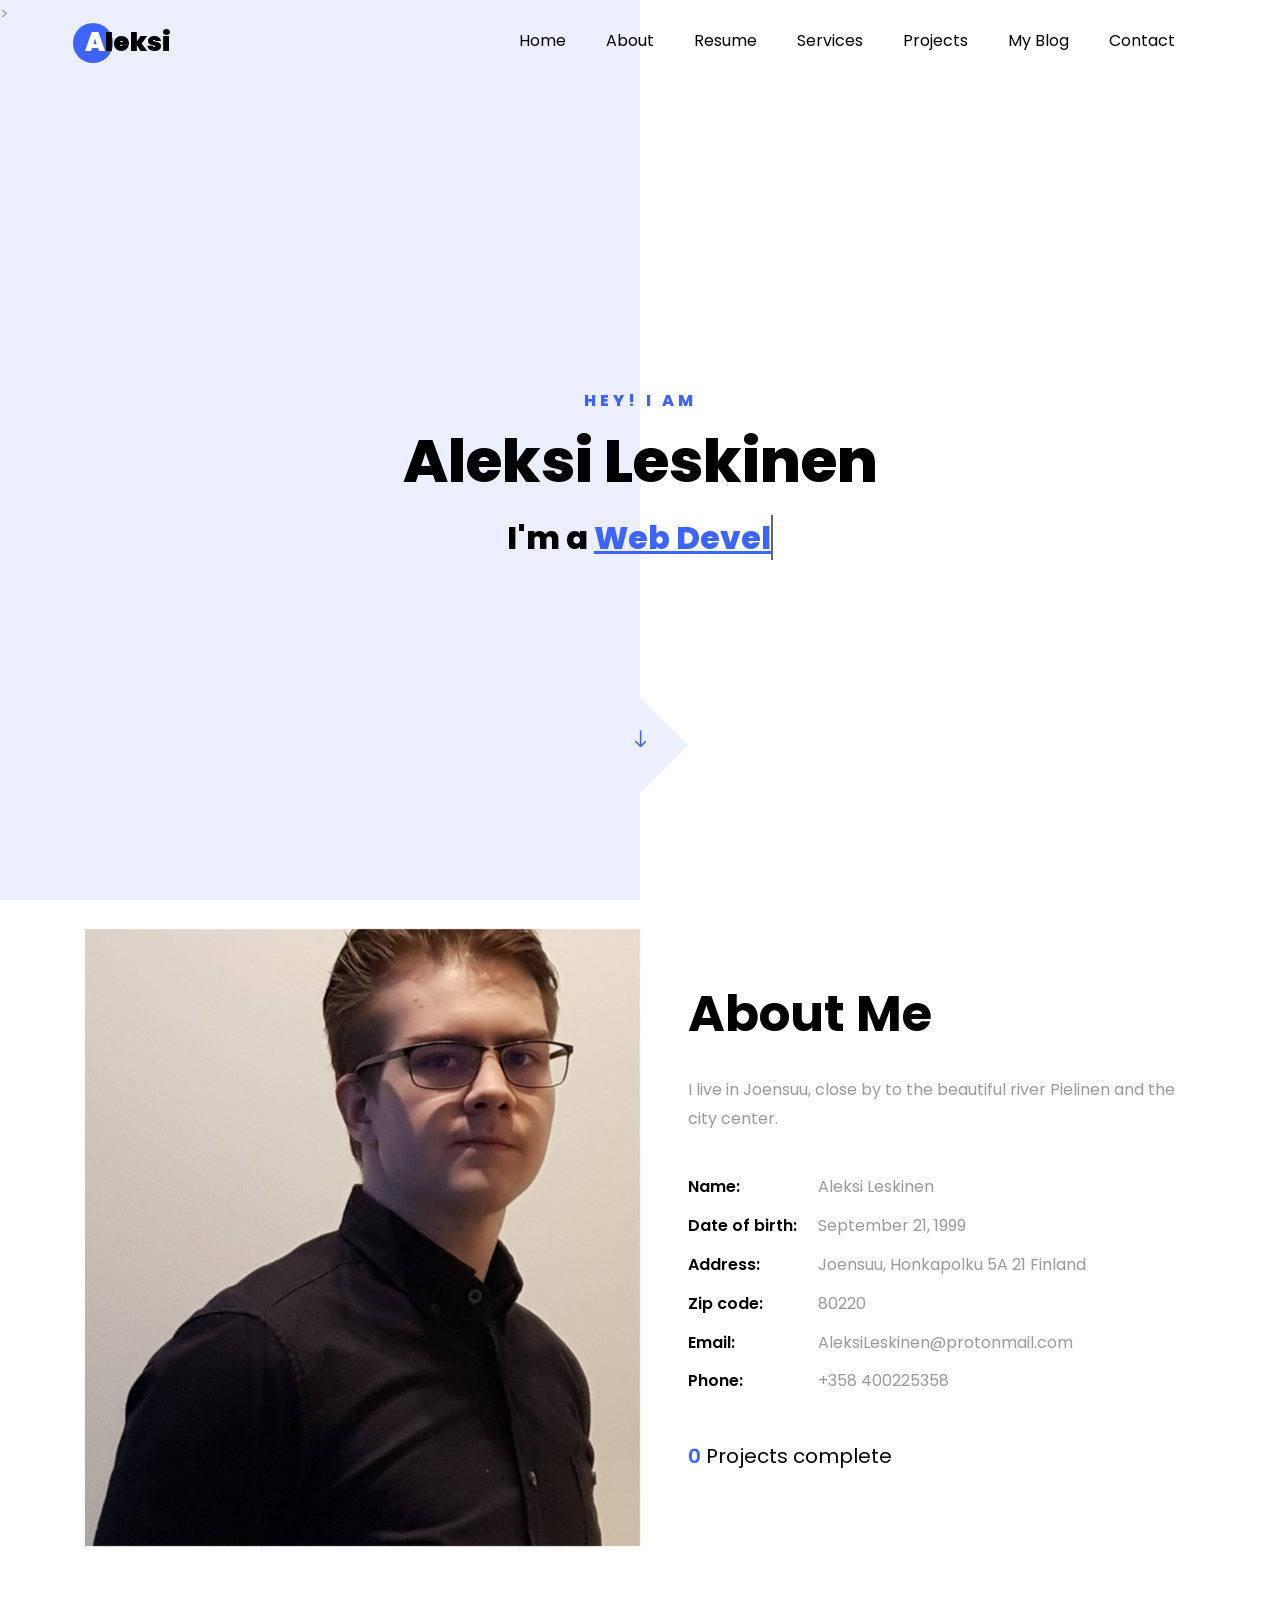
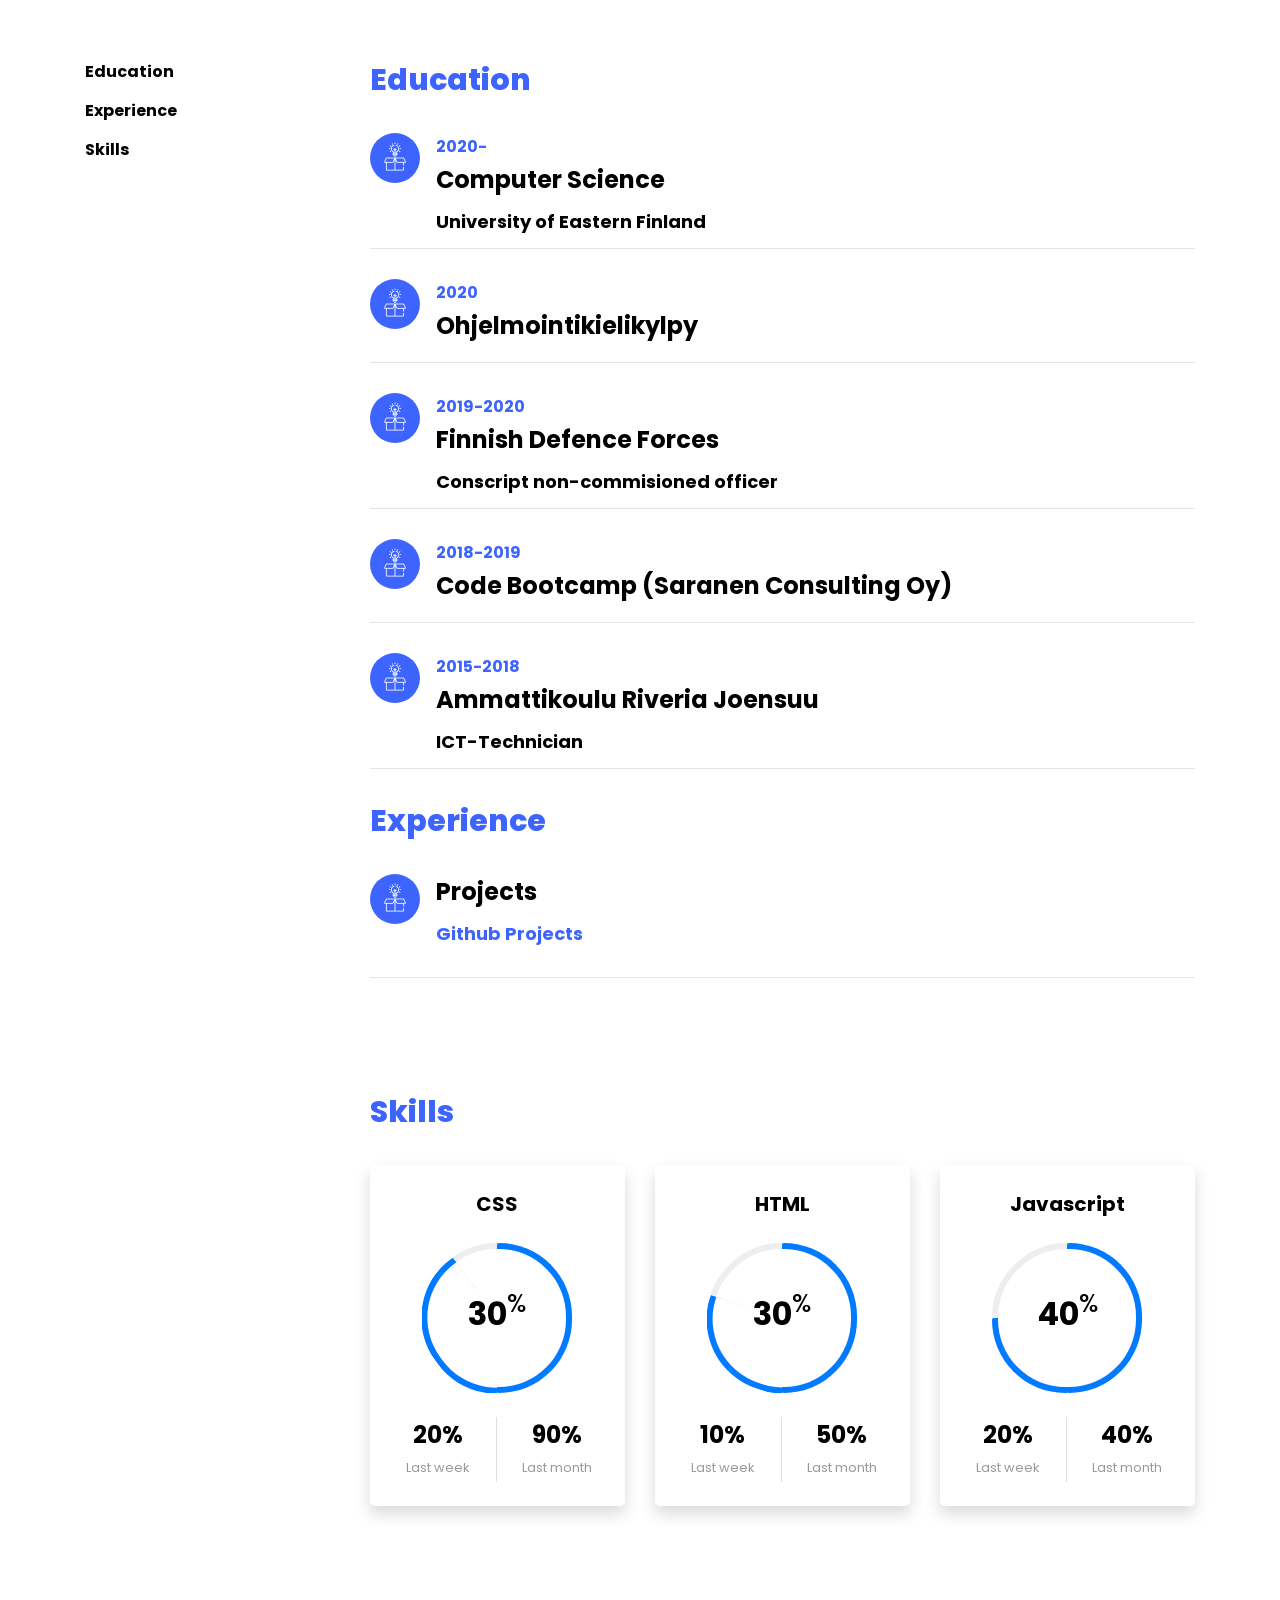
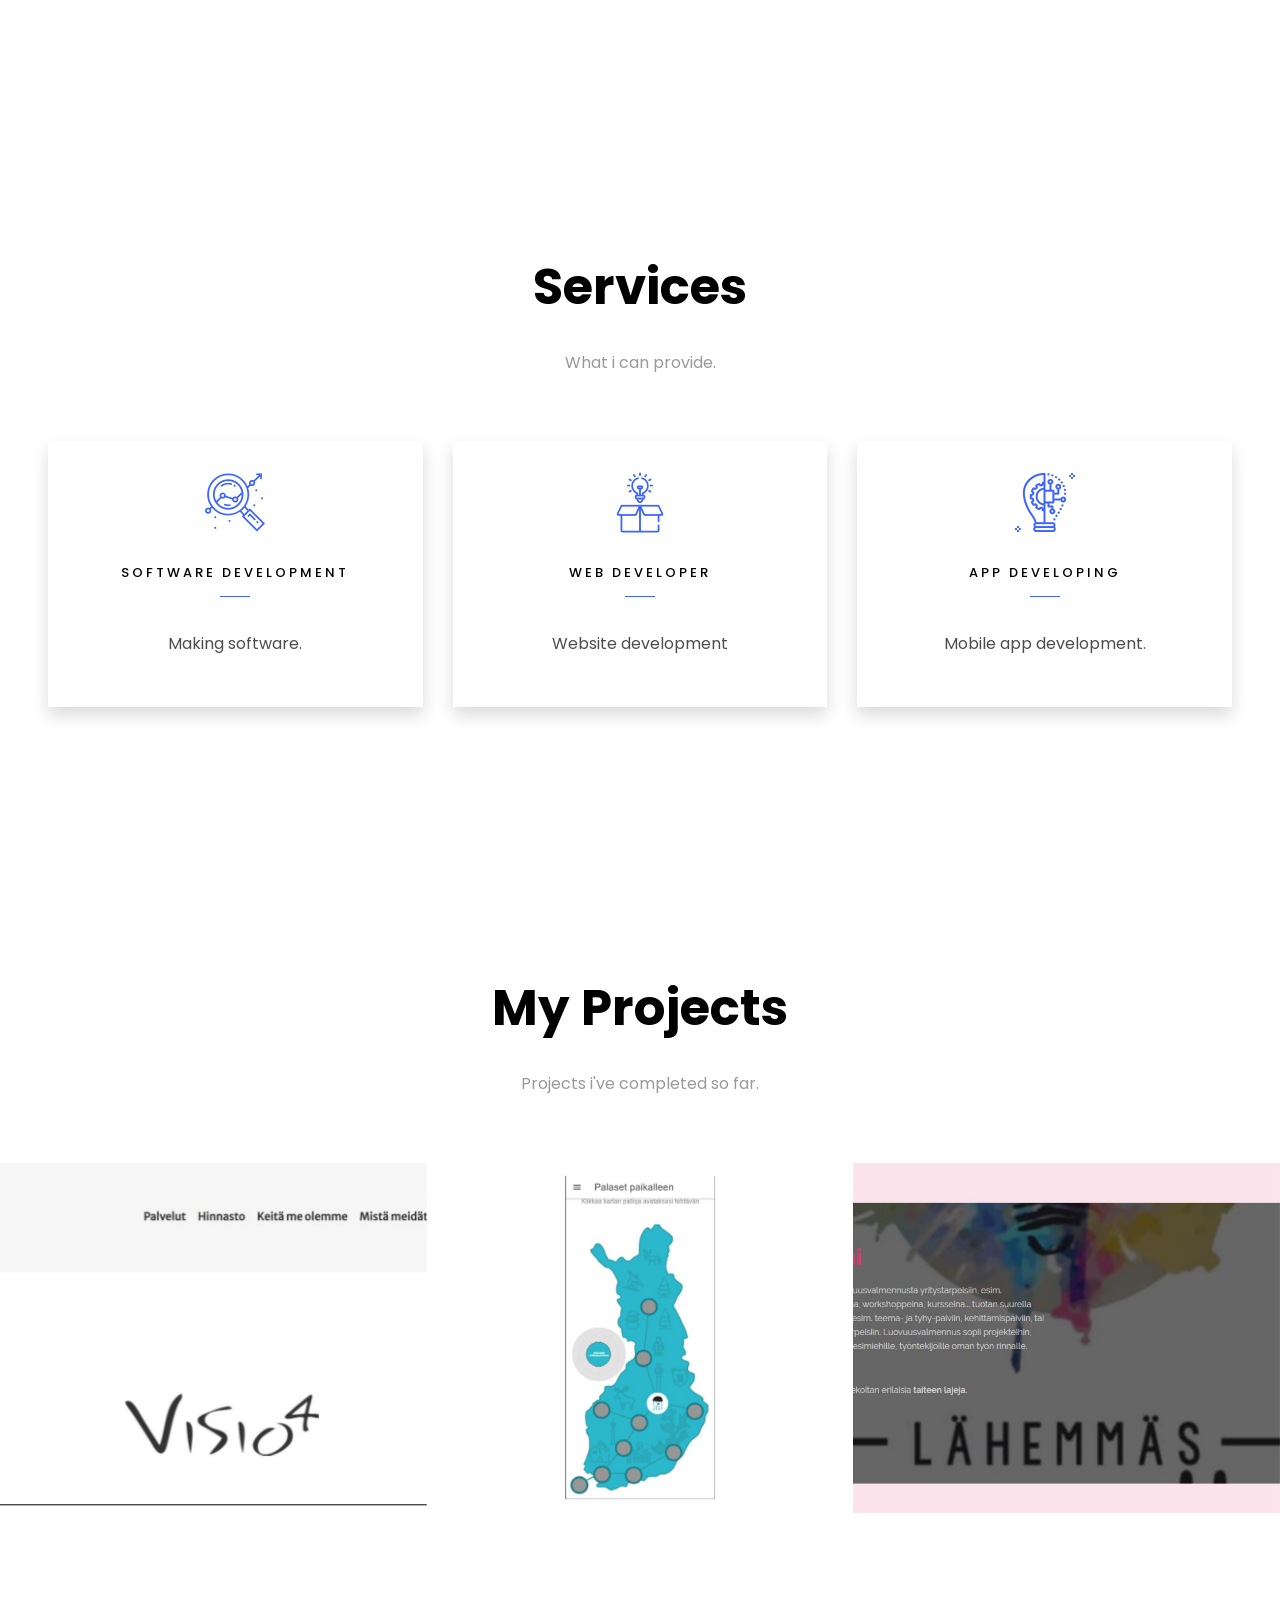
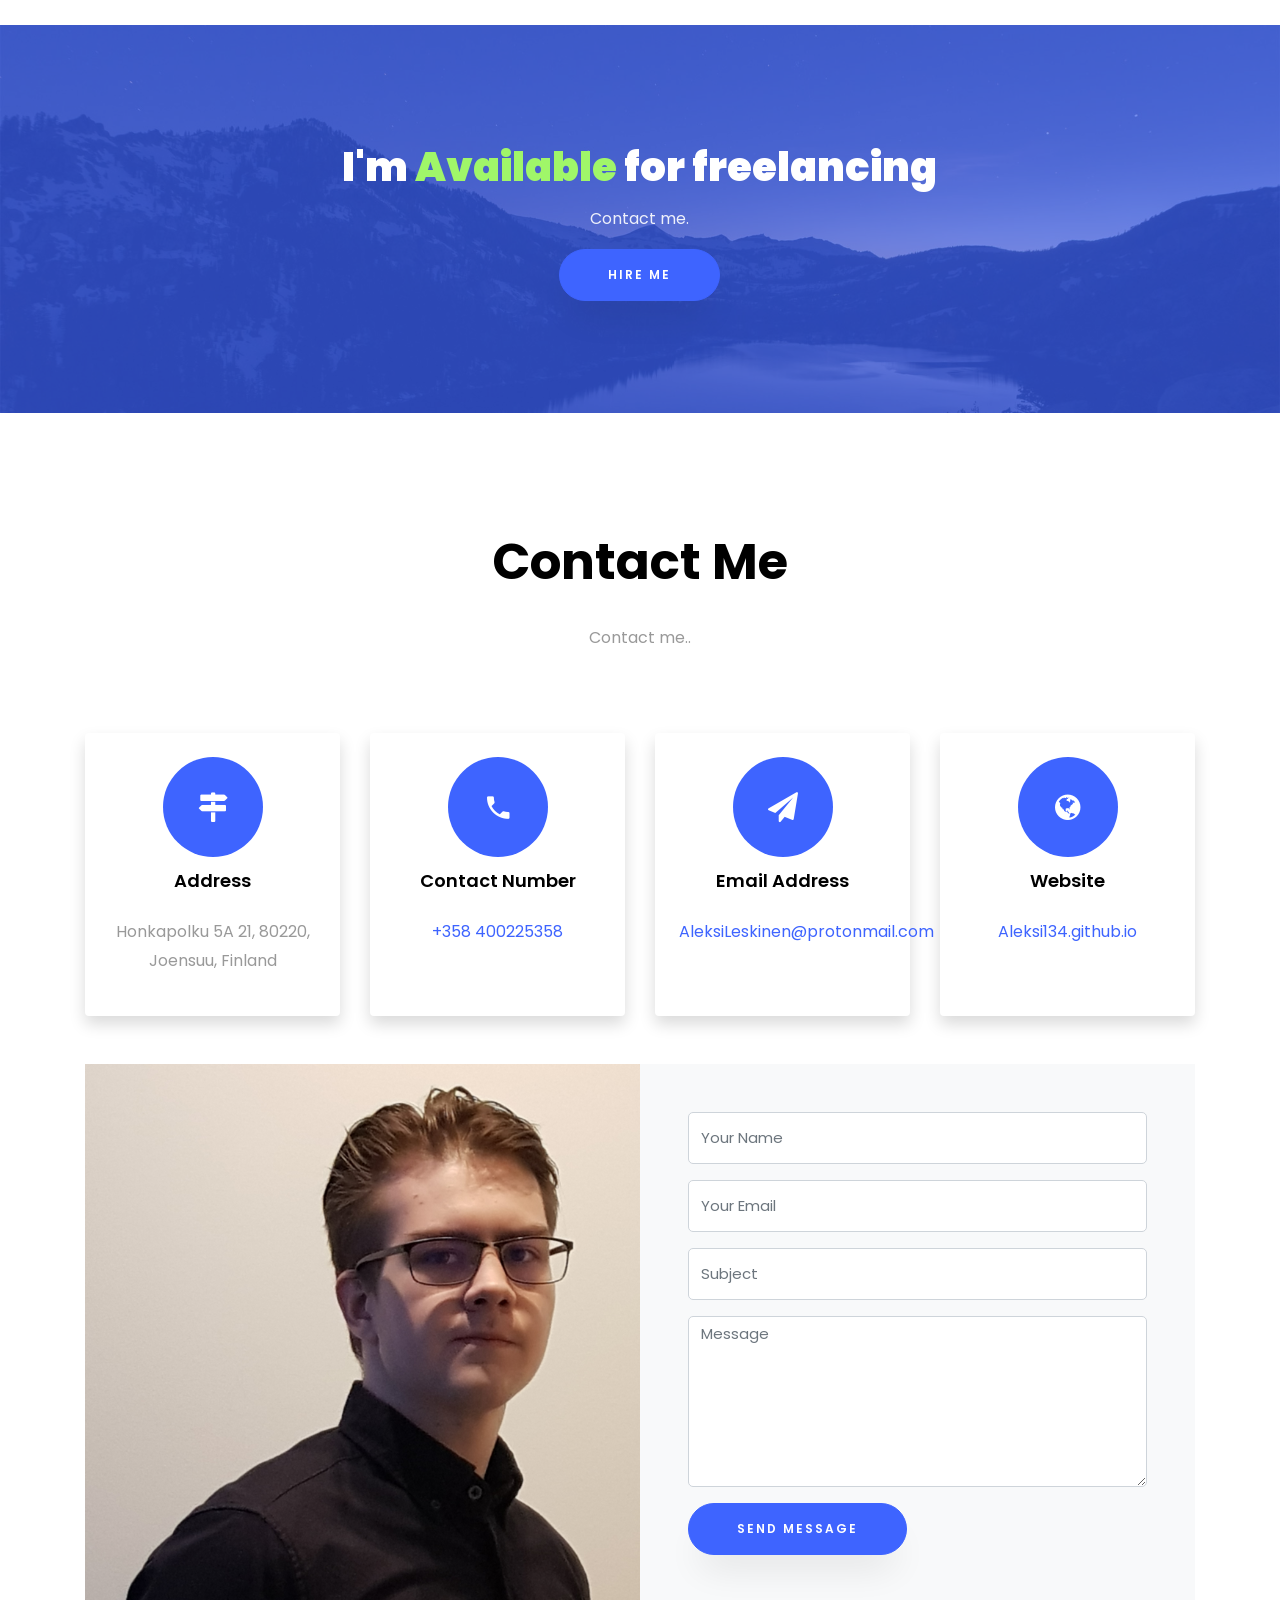
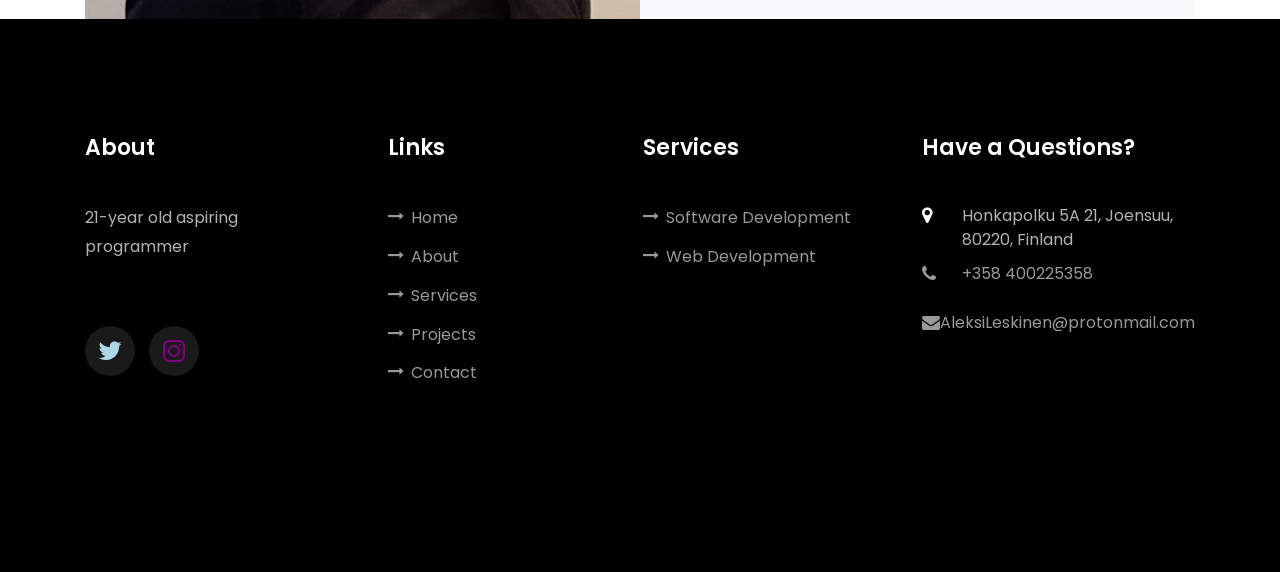
==== index.html @ a2d8eb8a "ok" ====
<!DOCTYPE html>
<html lang="en">
  <head>
    <title>Aleksi Leskinen</title>
	<meta charset="utf-8">
	<meta name="description" content="Okei" />
	<meta name="title" property="og:title" content="Portfolio" />
	<meta property="og:type" content="_" />
	<meta 
	name="image" 
	property="og:image" 
	content="https://live.staticflickr.com/65535/50816672711_973b419eca_c.jpg" />
	<meta name="description" property="og:description" content="_" /><meta name="author" content="_" />>
    <meta name="viewport" content="width=device-width, initial-scale=1, shrink-to-fit=no">
    
    <link href="https://fonts.googleapis.com/css?family=Poppins:100,200,300,400,500,600,700,800,900" rel="stylesheet">

    <link rel="stylesheet" href="css/open-iconic-bootstrap.min.css">
    <link rel="stylesheet" href="css/animate.css">
    
    <link rel="stylesheet" href="css/owl.carousel.min.css">
    <link rel="stylesheet" href="css/owl.theme.default.min.css">
    <link rel="stylesheet" href="css/magnific-popup.css">

    <link rel="stylesheet" href="css/aos.css">

    <link rel="stylesheet" href="css/ionicons.min.css">
    
    <link rel="stylesheet" href="css/flaticon.css">
    <link rel="stylesheet" href="css/icomoon.css">
	<link rel="stylesheet" href="css/style.css">
	<link rel="icon" href="favicon/favicon.ico" type="image/x-icon"/>
  </head>
  <body data-spy="scroll" data-target=".site-navbar-target" data-offset="300">
	  
	  
    <nav class="navbar navbar-expand-lg navbar-dark ftco_navbar ftco-navbar-light site-navbar-target" id="ftco-navbar">
	    <div class="container">
	      <a class="navbar-brand" href="index.html"><span>A</span>leksi</a>
	      <button class="navbar-toggler js-fh5co-nav-toggle fh5co-nav-toggle" type="button" data-toggle="collapse" data-target="#ftco-nav" aria-controls="ftco-nav" aria-expanded="false" aria-label="Toggle navigation">
	        <span class="oi oi-menu"></span> Menu
	      </button>

	      <div class="collapse navbar-collapse" id="ftco-nav">
	        <ul class="navbar-nav nav ml-auto">
	          <li class="nav-item"><a href="#home-section" class="nav-link"><span>Home</span></a></li>
	          <li class="nav-item"><a href="#about-section" class="nav-link"><span>About</span></a></li>
	          <li class="nav-item"><a href="#resume-section" class="nav-link"><span>Resume</span></a></li>
	          <li class="nav-item"><a href="#services-section" class="nav-link"><span>Services</span></a></li>
	          <li class="nav-item"><a href="#projects-section" class="nav-link"><span>Projects</span></a></li>
	          <li class="nav-item"><a href="#blog-section" class="nav-link"><span>My Blog</span></a></li>
	          <li class="nav-item"><a href="#contact-section" class="nav-link"><span>Contact</span></a></li>
	        </ul>
	      </div>
	    </div>
	  </nav>
	  <section class="hero-wrap js-fullheight">
      <div class="overlay"></div>
      <div class="container">
        <div class="row no-gutters slider-text js-fullheight justify-content-center align-items-center">
          <div class="col-lg-8 col-md-6 ftco-animate d-flex align-items-center">
          	<div class="text text-center">
          		<span class="subheading">Hey! I am</span>
		  				<h1>Aleksi Leskinen</h1>
			  				<h2>I'm a 
								  <span
								     class="txt-rotate"
								     data-period="2000"
								     data-rotate='["Web Developer.", "Software Developer.", "Gym addict.", "Musician Sometimes"]'></span>
								</h2>
							</div>
            </div>
          </div>
        </div>
      </div>
      <div class="mouse">
				<a href="#" class="mouse-icon">
					<div class="mouse-wheel"><span class="ion-ios-arrow-round-down"></span></div>
				</a>
			</div>
    </section>

    <section class="ftco-about img ftco-section ftco-no-pt ftco-no-pb" id="about-section">
    	<div class="container">
    		<div class="row d-flex no-gutters">
    			<div class="col-md-6 col-lg-6 d-flex">
    				<div class="img-about img d-flex align-items-stretch">
    					<div class="overlay"></div>
	    				<div class="img d-flex align-self-stretch align-items-center" style="background-image:url(images/profpic3.jpg);">
	    				</div>
    				</div>
    			</div>
    			<div class="col-md-6 col-lg-6 pl-md-5 py-5">
    				<div class="row justify-content-start pb-3">
		          <div class="col-md-12 heading-section ftco-animate">
		          	<h1 class="big">About</h1>
		            <h2 class="mb-4">About Me</h2>
		            <p>I live in Joensuu, close by to the beautiful river Pielinen and the city center. </p>
		            <ul class="about-info mt-4 px-md-0 px-2">
		            	<li class="d-flex"><span>Name:</span> <span>Aleksi Leskinen</span></li>
		            	<li class="d-flex"><span>Date of birth:</span> <span>September 21, 1999</span></li>
		            	<li class="d-flex"><span>Address:</span> <span>Joensuu, Honkapolku 5A 21 Finland</span></li>
		            	<li class="d-flex"><span>Zip code:</span> <span>80220</span></li>
		            	<li class="d-flex"><span>Email:</span> <span>AleksiLeskinen@protonmail.com</span></li>
		            	<li class="d-flex"><span>Phone: </span> <span>+358 400225358</span></li>
		            </ul>
		          </div>
		        </div>
	          <div class="counter-wrap ftco-animate d-flex mt-md-3">
              <div class="text">
              	<p class="mb-4">
	                <span class="number" data-number="3">0</span>
	                <span>Projects complete</span>
                </p>
                <p hidden><a href="#" class="btn btn-primary py-3 px-3">Download CV</a></p>
              </div>
	          </div>
	        </div>
        </div>
    	</div>
    </section>

    <section class="ftco-section ftco-no-pb goto-here" id="resume-section">
    	<div class="container">
    		<div class="row">
    			<div class="col-md-3">
				    <nav id="navi">
					    <ul>
					      <li><a href="#page-1">Education</a></li>
					      <li><a href="#page-2">Experience</a></li>
						  <li><a href="#page-3">Skills</a></li>
							<!--<li><a href="#page-4">Awards</a></li>-->
					    </ul>
					  </nav>
					</div>
					<div class="col-md-9">
					  <div id="page-1" class= "page one">
						  <h2 class="heading">Education</h2>
						  <div class="resume-wrap d-flex ftco-animate">
	    					<div class="icon d-flex align-items-center justify-content-center">
					    		<span class="flaticon-ideas"></span>
					    	</div>
					    	<div class="text pl-3">
		    					<span class="date">2020-</span>
		    					<h2>Computer Science</h2>
		    					<span class="position">University of Eastern Finland</span>
		    				</div>
						</div>
					    <div class="resume-wrap d-flex ftco-animate">
					    	<div class="icon d-flex align-items-center justify-content-center">
					    		<span class="flaticon-ideas"></span>
					    	</div>
					    	<div class="text pl-3">
		    					<span class="date">2020</span>
		    					<h2>Ohjelmointikielikylpy</h2>
		    					<span class="position"></span>
	    					</div>
	    				</div>
	    				<div class="resume-wrap d-flex ftco-animate">
	    					<div class="icon d-flex align-items-center justify-content-center">
					    		<span class="flaticon-ideas"></span>
					    	</div>
					    	<div class="text pl-3">
		    					<span class="date">2019-2020</span>
		    					<h2>Finnish Defence Forces</h2>
		    					<span class="position">Conscript non-commisioned officer</span>
		    				</div>
						</div>
						<div class="resume-wrap d-flex ftco-animate">
	    					<div class="icon d-flex align-items-center justify-content-center">
					    		<span class="flaticon-ideas"></span>
					    	</div>
					    	<div class="text pl-3">
		    					<span class="date">2018-2019</span>
										<h2>Code Bootcamp (Saranen Consulting Oy)</h2>
		    					<span class="position"></span>
		    				</div>
						</div>
							<div class="resume-wrap d-flex ftco-animate">
	    					<div class="icon d-flex align-items-center justify-content-center">
					    		<span class="flaticon-ideas"></span>
					    	</div>
					    	<div class="text pl-3">
		    					<span class="date">2015-2018</span>
		    					<h2>Ammattikoulu Riveria Joensuu</h2>
		    					<span class="position">ICT-Technician</span>
		    				</div>
	    				</div>
					  <div id="page-2" class= "page two">
					  	<h2 class="heading">Experience</h2>
					    <div class="resume-wrap d-flex ftco-animate">
					    	<div class="icon d-flex align-items-center justify-content-center">
					    		<span class="flaticon-ideas"></span>
					    	</div>
					    	<div class="text pl-3">
		    					<span class="date"></span>
		    					<h2>Projects</h2>
		    					<span class="position"><a class="githubLink" src="github.com/aleksi134" href="https://www.github.com/aleksi134" target="_blank">Github Projects</a></span>
		    					<p></p>
							</div>
					    </div>
					  </div>
					  <div id="page-3" class= "page three">
					  	<h2 class="heading">Skills</h2>
					  	<div class="row progress-circle mb-5">
					  		<div class="col-lg-4 mb-4">
						      <div class="bg-white rounded-lg shadow p-4">
						        <h2 class="h5 font-weight-bold text-center mb-4">CSS</h2>

						        <!-- Progress bar 1 -->
						        <div class="progress mx-auto" data-value='90'>
						          <span class="progress-left">
                        <span class="progress-bar border-primary"></span>
						          </span>
						          <span class="progress-right">
                        <span class="progress-bar border-primary"></span>
						          </span>
						          <div class="progress-value w-100 h-100 rounded-circle d-flex align-items-center justify-content-center">
						            <div class="h2 font-weight-bold">30<sup class="small">%</sup></div>
						          </div>
						        </div>
						        <!-- END -->

						        <!-- Demo info -->
						        <div class="row text-center mt-4">
						          <div class="col-6 border-right">
						            <div class="h4 font-weight-bold mb-0">20%</div><span class="small text-gray">Last week</span>
						          </div>
						          <div class="col-6">
						            <div class="h4 font-weight-bold mb-0">90%</div><span class="small text-gray">Last month</span>
						          </div>
						        </div>
						        <!-- END -->
						      </div>
						    </div>

						    <div class="col-lg-4 mb-4">
						      <div class="bg-white rounded-lg shadow p-4">
						        <h2 class="h5 font-weight-bold text-center mb-4">HTML</h2>

						        <!-- Progress bar 1 -->
						        <div class="progress mx-auto" data-value='80'>
						          <span class="progress-left">
                        <span class="progress-bar border-primary"></span>
						          </span>
						          <span class="progress-right">
                        <span class="progress-bar border-primary"></span>
						          </span>
						          <div class="progress-value w-100 h-100 rounded-circle d-flex align-items-center justify-content-center">
						            <div class="h2 font-weight-bold">30<sup class="small">%</sup></div>
						          </div>
						        </div>
						        <!-- END -->

						        <!-- Demo info -->
						        <div class="row text-center mt-4">
						          <div class="col-6 border-right">
						            <div class="h4 font-weight-bold mb-0">10%</div><span class="small text-gray">Last week</span>
						          </div>
						          <div class="col-6">
						            <div class="h4 font-weight-bold mb-0">50%</div><span class="small text-gray">Last month</span>
						          </div>
						        </div>
						        <!-- END -->
						      </div>
						    </div>

						    <div class="col-lg-4 mb-4">
						      <div class="bg-white rounded-lg shadow p-4">
						        <h2 class="h5 font-weight-bold text-center mb-4">Javascript</h2>

						        <!-- Progress bar 1 -->
						        <div class="progress mx-auto" data-value='75'>
						          <span class="progress-left">
                        <span class="progress-bar border-primary"></span>
						          </span>
						          <span class="progress-right">
                        <span class="progress-bar border-primary"></span>
						          </span>
						          <div class="progress-value w-100 h-100 rounded-circle d-flex align-items-center justify-content-center">
						            <div class="h2 font-weight-bold">40<sup class="small">%</sup></div>
						          </div>
						        </div>
						        <!-- END -->

						        <!-- Demo info -->
						        <div class="row text-center mt-4">
						          <div class="col-6 border-right">
						            <div class="h4 font-weight-bold mb-0">20%</div><span class="small text-gray">Last week</span>
						          </div>
						          <div class="col-6">
						            <div class="h4 font-weight-bold mb-0">40%</div><span class="small text-gray">Last month</span>
						          </div>
						        </div>
						        <!-- END -->
						      </div>
						    </div>
					  
					  <div id="page-4" class= "page four" hidden>
					    <h2 class="heading">Awards</h2>
					    <div class="resume-wrap d-flex ftco-animate">
					    	<div class="icon d-flex align-items-center justify-content-center">
					    		<span class="flaticon-ideas"></span>
					    	</div>
					    	<div class="text pl-3">
		    					<span class="date">Numbers</span>
		    					<h2>add content</h2>
		    					<span class="position">add content</span>
		    					<p>add content</p>
	    					</div>
	    				</div>
	    				<div class="resume-wrap d-flex ftco-animate">
	    					<div class="icon d-flex align-items-center justify-content-center">
					    		<span class="flaticon-ideas"></span>
					    	</div>
					    	<div class="text pl-3">
		    					<span class="date">Numbers</span>
		    					<h2>add content</h2>
		    					<span class="position">add content</span>
		    					<p>add content</p>
		    				</div>
	    				</div>
					  </div>
					</div>
			  </div>
    	</div>
    </section>

    <section class="ftco-section" id="services-section">
    	<div class="container-fluid px-md-5">
    		<div class="row justify-content-center py-5 mt-5">
          <div class="col-md-12 heading-section text-center ftco-animate">
          	<h1 class="big big-2">Services</h1>
            <h2 class="mb-4">Services</h2>
            <p>What i can provide.</p>
          </div>
        </div>
    		<div class="row">
					<div class="col-md-4 text-center d-flex ftco-animate">
						<a href="#" class="services-1 shadow">
							<span class="icon">
								<i class="flaticon-analysis"></i>
							</span>
							<div class="desc">
								<h3 class="mb-5">Software Development</h3>
								<p>Making software.</p>
							</div>
						</a>
					</div>
				
					<div class="col-md-4 text-center d-flex ftco-animate">
						<a href="#" class="services-1 shadow">
							<span class="icon">
								<i class="flaticon-ideas"></i>
							</span>
							<div class="desc">
								<h3 class="mb-5">Web Developer</h3>
								<p>Website development</p>
							</div>
						</a>
					</div>

					<div class="col-md-4 text-center d-flex ftco-animate">
						<a href="#" class="services-1 shadow">
							<span class="icon">
								<i class="flaticon-innovation"></i>
							</span>
							<div class="desc">
								<h3 class="mb-5">App Developing</h3>
								<p>Mobile app development.</p>
							</div>
						</a>
					</div>
			</div>
    	</div>
    </section>
 

    <section class="ftco-section ftco-project" id="projects-section">
    	<div class="container-fluid px-md-0">
    		<div class="row no-gutters justify-content-center pb-5">
          <div class="col-md-12 heading-section text-center ftco-animate">
          	<h1 class="big big-2">Projects</h1>
            <h2 class="mb-4">My Projects</h2>
            <p>Projects i've completed so far.</p>
          </div>
        </div>
    		<div class="row no-gutters">
    			<div class="col-md-4">
    				<div class="project img ftco-animate d-flex justify-content-center align-items-center" style="background-image: url(images/visio4.JPG);">
    					<div class="overlay"></div>
	    				<div class="text text-center p-4">
	    					<h3><a>Web Development</a></h3>
	    					<span>Visio4</span>
	    				</div>
    				</div>
  				</div>
  				<div class="col-md-4">
    				<div href="https://palaset-paikalleen.karelia.fi/" target="_blank" class="project img ftco-animate d-flex justify-content-center align-items-center" style="background-image: url(images/Palasetpaikalleen.JPG);background-size: 150px;">
    					<div class="overlay"></div>
	    				<div class="text text-center p-4">
	    					<h3><a>Web Development &amp; App Development (React Ionic)</a></h3>
	    					<span>PalasetPaikalleen</span>
	    				</div>
    				</div>
  				</div>

    			<div class="col-md-4">
    				<div href="https://lahemmas-luovuutta---ratkaisukeskeinen-valmennus-ja-terapia.webnode.fi/" target="_blank" class="project img ftco-animate d-flex justify-content-center align-items-center" style="background-image: url(images/lähemmäsluovuutta.JPG);">
    					<div class="overlay"></div>
	    				<div class="text text-center p-4">
	    					<h3><a>Web Design (Made with Webnode)</a></h3>
	    					<span>lähemmäsluovuutta</span>
	    				</div>
    				</div>
    			</div>
    			<div class="col-md-4" hidden>
    				<div class="project img ftco-animate d-flex justify-content-center align-items-center" style="background-image: url(images/nocontent.png);">
    					<div class="overlay"></div>
	    				<div class="text text-center p-4">
	    					<h3><a href="#">Add content &amp; add content</a></h3>
	    					<span></span>
	    				</div>
    				</div>
    			</div>
    			<div class="col-md-4" hidden>
    				<div class="project img ftco-animate d-flex justify-content-center align-items-center" style="background-image: url(images/nocontent.png);">
    					<div class="overlay"></div>
	    				<div class="text text-center p-4">
	    					<h3><a href="#">Add content &amp; add content</a></h3>
	    					<span></span>
	    				</div>
    				</div>
    			</div>
    			<div class="col-md-4" hidden>
    				<div class="project img ftco-animate d-flex justify-content-center align-items-center" style="background-image: url(images/nocontent.png);">
    					<div class="overlay"></div>
	    				<div class="text text-center p-4">
	    					<h3><a href="#">add content &amp; add content</a></h3>
	    					<span></span>
	    				</div>
    				</div>
    			</div>
    		</div>
    	</div>
    </section>

<!-- BLOG CODE
	
<section class="ftco-section" id="blog-section">
      <div class="container">
        <div class="row justify-content-center mb-5 pb-5">
          <div class="col-md-7 heading-section text-center ftco-animate">
            <h1 class="big big-2">Blog</h1>
            <h2 class="mb-4">Our Blog</h2>
            <p>Far far away, behind the word mountains, far from the countries Vokalia and Consonantia</p>
          </div>
        </div>
        <div class="row d-flex">
          <div class="col-md-4 d-flex ftco-animate">
          	<div class="blog-entry justify-content-end">
              <a href="single.html" class="block-20" style="background-image: url('images/image_1.jpg');">
              </a>
              <div class="text mt-3 float-right d-block">
                <h3 class="heading"><a href="single.html">Why Lead Generation is Key for Business Growth</a></h3>
                <div class="d-flex align-items-center mb-3 meta">
	                <p class="mb-0">
	                	<span class="mr-2">Sept. 12, 2019</span>
	                	<a href="#" class="mr-2">Admin</a>
	                	<a href="#" class="meta-chat"><span class="icon-chat"></span> 3</a>
	                </p>
                </div>
                <p>A small river named Duden flows by their place and supplies it with the necessary regelialia.</p>
              </div>
            </div>
          </div>
          <div class="col-md-4 d-flex ftco-animate">
          	<div class="blog-entry justify-content-end">
              <a href="single.html" class="block-20" style="background-image: url('images/image_2.jpg');">
              </a>
              <div class="text mt-3 float-right d-block">
                <h3 class="heading"><a href="single.html">Why Lead Generation is Key for Business Growth</a></h3>
                <div class="d-flex align-items-center mb-3 meta">
	                <p class="mb-0">
	                	<span class="mr-2">Sept. 12, 2019</span>
	                	<a href="#" class="mr-2">Admin</a>
	                	<a href="#" class="meta-chat"><span class="icon-chat"></span> 3</a>
	                </p>
                </div>
                <p>A small river named Duden flows by their place and supplies it with the necessary regelialia.</p>
              </div>
            </div>
          </div>
          <div class="col-md-4 d-flex ftco-animate">
          	<div class="blog-entry">
              <a href="single.html" class="block-20" style="background-image: url('images/image_3.jpg');">
              </a>
              <div class="text mt-3 float-right d-block">
                <h3 class="heading"><a href="single.html">Why Lead Generation is Key for Business Growth</a></h3>
                <div class="d-flex align-items-center mb-3 meta">
	                <p class="mb-0">
	                	<span class="mr-2">Sept. 12, 2019</span>
	                	<a href="#" class="mr-2">Admin</a>
	                	<a href="#" class="meta-chat"><span class="icon-chat"></span> 3</a>
	                </p>
                </div>
                <p>A small river named Duden flows by their place and supplies it with the necessary regelialia.</p>
              </div>
            </div>
          </div>
        </div>
      </div>
    </section>

   info section with data 
    <section class="ftco-section ftco-no-pt ftco-no-pb ftco-counter img" id="section-counter">
    	<div class="container-fluid px-md-5">
				<div class="row d-md-flex align-items-center">
          <div class="col-md d-flex justify-content-center counter-wrap ftco-animate">
            <div class="block-18 shadow">
              <div class="text">
                <strong class="number" data-number="100">0</strong>
                <span>Awards</span>
              </div>
            </div>
          </div>
          <div class="col-md d-flex justify-content-center counter-wrap ftco-animate">
            <div class="block-18 shadow">
              <div class="text">
                <strong class="number" data-number="1200">0</strong>
                <span>Complete Projects</span>
              </div>
            </div>
          </div>
          <div class="col-md d-flex justify-content-center counter-wrap ftco-animate">
            <div class="block-18 shadow">
              <div class="text">
				<strong class="number" data-number="1200">0</strong>
				
                <span>Happy Customers</span>
              </div>
            </div>
          </div>
          <div class="col-md d-flex justify-content-center counter-wrap ftco-animate">
            <div class="block-18 shadow">
              <div class="text">
                <strong class="number" data-number="500">0</strong>
                <span>Cups of coffee</span>
              </div>
            </div>
          </div>
        </div>
      </div>
    </section>
-->

    

    <section class="ftco-section ftco-hireme img" style="background-image: url(images/bg_1.jpg)">
    	<div class="overlay"></div>
			<div class="container">
				<div class="row justify-content-center">
					<div class="col-md-7 ftco-animate text-center">
						<h2>I'm <span>Available</span> for freelancing</h2>
						<p>Contact me.</p>
						<p class="mb-0"><a href="#" class="btn btn-primary py-3 px-5">Hire me</a></p>
					</div>
				</div>
			</div>
		</section>

    <section class="ftco-section contact-section ftco-no-pb" id="contact-section">
      <div class="container">
      	<div class="row justify-content-center mb-5 pb-3">
          <div class="col-md-7 heading-section text-center ftco-animate">
            <h1 class="big big-2">Contact</h1>
            <h2 class="mb-4">Contact Me</h2>
            <p>Contact me..</p>
          </div>
        </div>

        <div class="row d-flex contact-info mb-5">
          <div class="col-md-6 col-lg-3 d-flex ftco-animate">
          	<div class="align-self-stretch box text-center p-4 shadow">
          		<div class="icon d-flex align-items-center justify-content-center">
          			<span class="icon-map-signs"></span>
          		</div>
          		<div>
	          		<h3 class="mb-4">Address</h3>
		            <p>Honkapolku 5A 21, 80220, Joensuu, Finland</p>
		          </div>
	          </div>
          </div>
          <div class="col-md-6 col-lg-3 d-flex ftco-animate">
          	<div class="align-self-stretch box text-center p-4 shadow">
          		<div class="icon d-flex align-items-center justify-content-center">
          			<span class="icon-phone2"></span>
          		</div>
          		<div>
	          		<h3 class="mb-4">Contact Number</h3>
		            <p><a href="tel://1234567920">+358 400225358</a></p>
	            </div>
	          </div>
          </div>
          <div class="col-md-6 col-lg-3 d-flex ftco-animate">
          	<div class="align-self-stretch box text-center p-4 shadow">
          		<div class="icon d-flex align-items-center justify-content-center">
          			<span class="icon-paper-plane"></span>
          		</div>
          		<div>
	          		<h3 class="mb-4">Email Address</h3>
		            <p><a href="mailto:aleleskinen11@gmail.com">AleksiLeskinen@protonmail.com</a></p>
		          </div>
	          </div>
          </div>
          <div class="col-md-6 col-lg-3 d-flex ftco-animate">
          	<div class="align-self-stretch box text-center p-4 shadow">
          		<div class="icon d-flex align-items-center justify-content-center">
          			<span class="icon-globe"></span>
          		</div>
          		<div>
	          		<h3 class="mb-4">Website</h3>
		            <p><a href="#">Aleksi134.github.io</a></p>
	            </div>
	          </div>
          </div>
        </div>

        <div class="row no-gutters block-9">
          <div class="col-md-6 order-md-last d-flex">
            <form action="mailto:AleksiLeskinen@protonmail.com;" method=”POST” enctype=”multipart/form-data”
name=”EmailForm” class="bg-light p-4 p-md-5 contact-form">
              <div class="form-group">
                <input type="text" class="form-control" placeholder="Your Name">
              </div>
              <div class="form-group">
                <input type="text" class="form-control" placeholder="Your Email">
              </div>
              <div class="form-group">
                <input type="text" class="form-control" placeholder="Subject">
              </div>
              <div class="form-group">
                <textarea name="" id="" cols="30" rows="7" class="form-control" placeholder="Message"></textarea>
              </div>
              <div class="form-group">
                <input type="submit" value="Send Message" class="btn btn-primary py-3 px-5">
              </div>
            </form>
          
          </div>

          <div class="col-md-6 d-flex">
          	<div class="img" style="background-image: url(images/profpic3.jpg);"></div>
          </div>
        </div>
      </div>
    </section>
		

    <footer class="ftco-footer ftco-section">
      <div class="container">
        <div class="row mb-5">
          <div class="col-md">
            <div class="ftco-footer-widget mb-4">
              <h2 class="ftco-heading-2">About</h2>
              <p>21-year old aspiring programmer</p>
              <ul class="ftco-footer-social list-unstyled float-md-left float-lft mt-5">
                <li class="ftco-animate"><a href="https://twitter.com/AleksiLeskinen1" target="_blank"><span class="icon-twitter"></span></a></li>
                <li class="ftco-animate"><a  href="https://www.instagram.com/aleksileskinen_/" target="_blank"><span class="icon-instagram"></span></a></li>
              </ul>
            </div>
          </div>
          <div class="col-md">
            <div class="ftco-footer-widget mb-4 ml-md-4">
              <h2 class="ftco-heading-2">Links</h2>
              <ul class="list-unstyled">
                <li><a href="#"><span class="icon-long-arrow-right mr-2"></span>Home</a></li>
                <li><a href="#"><span class="icon-long-arrow-right mr-2"></span>About</a></li>
                <li><a href="#"><span class="icon-long-arrow-right mr-2"></span>Services</a></li>
                <li><a href="#"><span class="icon-long-arrow-right mr-2"></span>Projects</a></li>
                <li><a href="#"><span class="icon-long-arrow-right mr-2"></span>Contact</a></li>
              </ul>
            </div>
          </div>
          <div class="col-md">
             <div class="ftco-footer-widget mb-4">
              <h2 class="ftco-heading-2">Services</h2>
              <ul class="list-unstyled">
                <li><a href="#"><span class="icon-long-arrow-right mr-2"></span>Software Development</a></li>
                <li><a href="#"><span class="icon-long-arrow-right mr-2"></span>Web Development</a></li>
              </ul>
            </div>
          </div>
          <div class="col-md">
            <div class="ftco-footer-widget mb-4">
            	<h2 class="ftco-heading-2">Have a Questions?</h2>
            	<div class="block-23 mb-3">
	              <ul>
	                <li><span class="icon icon-map-marker"></span><span class="text">Honkapolku 5A 21, Joensuu, 80220, Finland</span></li>
	                <li><a href="#"><span class="icon icon-phone"></span><span class="text">+358 400225358</span></a></li>
	                <li><a href="#"><span class="icon icon-envelope"></span><span class="text">AleksiLeskinen@protonmail.com</span></a></li>
	              </ul>
	            </div>
            </div>
          </div>
        </div>
        <div class="row">
          <div class="col-md-12 text-center">

           
          </div>
        </div>
      </div>
    </footer>
    
  

  <!-- loader -->
  <div id="ftco-loader" class="show fullscreen"><svg class="circular" width="48px" height="48px"><circle class="path-bg" cx="24" cy="24" r="22" fill="none" stroke-width="4" stroke="#eeeeee"/><circle class="path" cx="24" cy="24" r="22" fill="none" stroke-width="4" stroke-miterlimit="10" stroke="#F96D00"/></svg></div>


  <script src="js/jquery.min.js"></script>
  <script src="js/jquery-migrate-3.0.1.min.js"></script>
  <script src="js/popper.min.js"></script>
  <script src="js/bootstrap.min.js"></script>
  <script src="js/jquery.easing.1.3.js"></script>
  <script src="js/jquery.waypoints.min.js"></script>
  <script src="js/jquery.stellar.min.js"></script>
  <script src="js/owl.carousel.min.js"></script>
  <script src="js/jquery.magnific-popup.min.js"></script>
  <script src="js/aos.js"></script>
  <script src="js/jquery.animateNumber.min.js"></script>
  <script src="js/scrollax.min.js"></script>
  
  <script src="js/main.js"></script>
    
  </body>
</html>
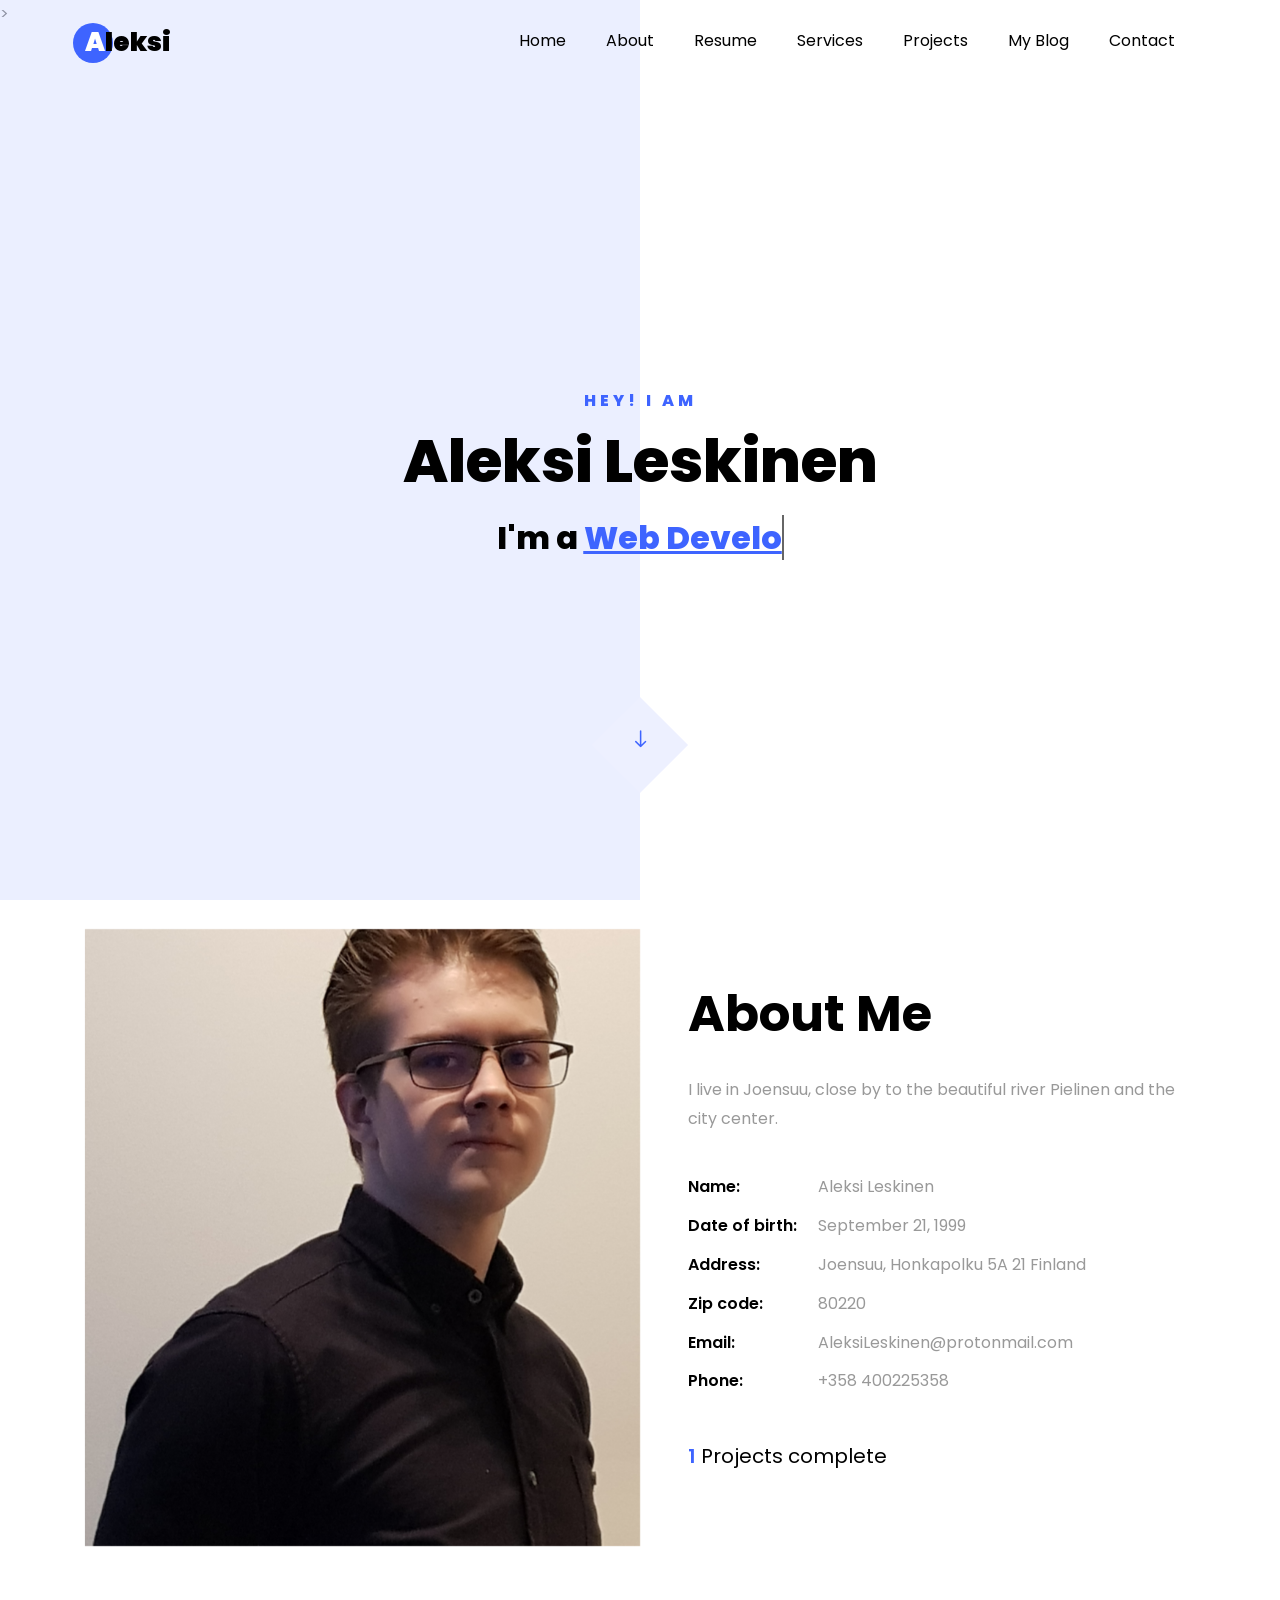
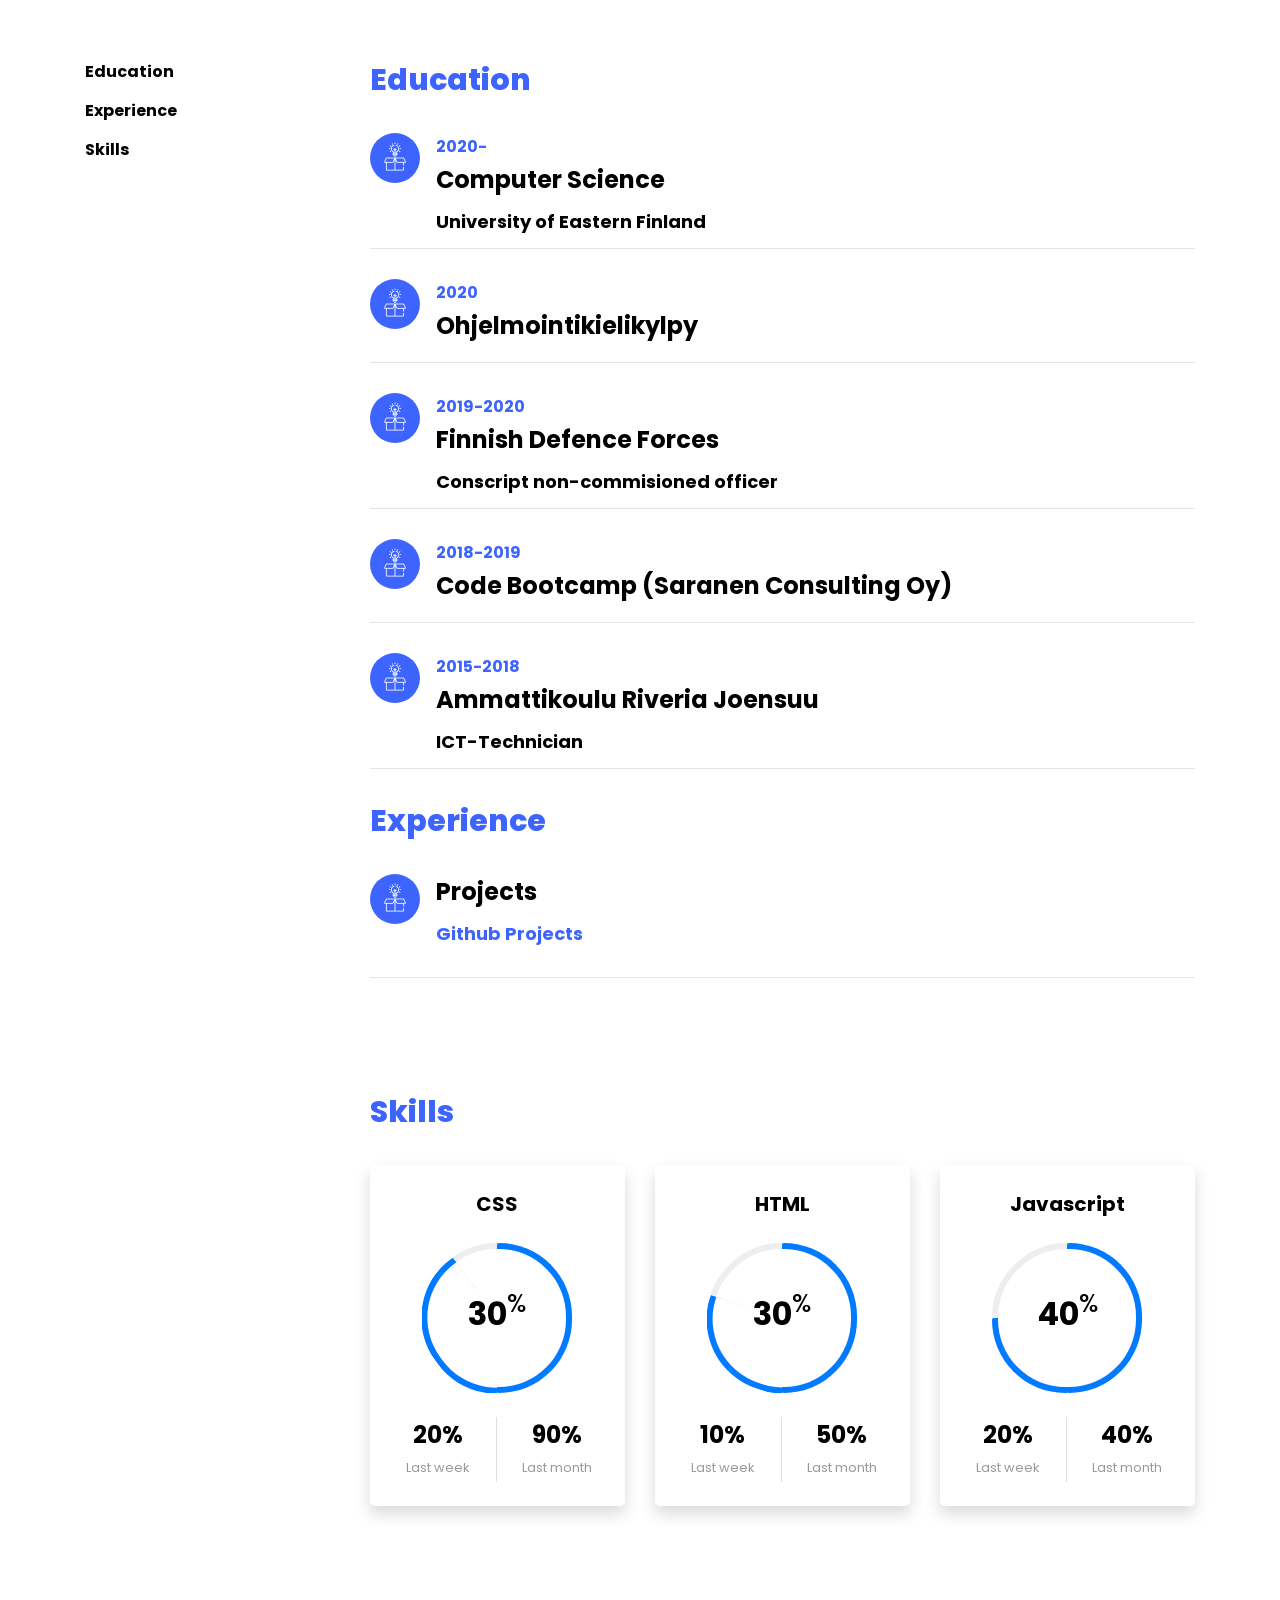
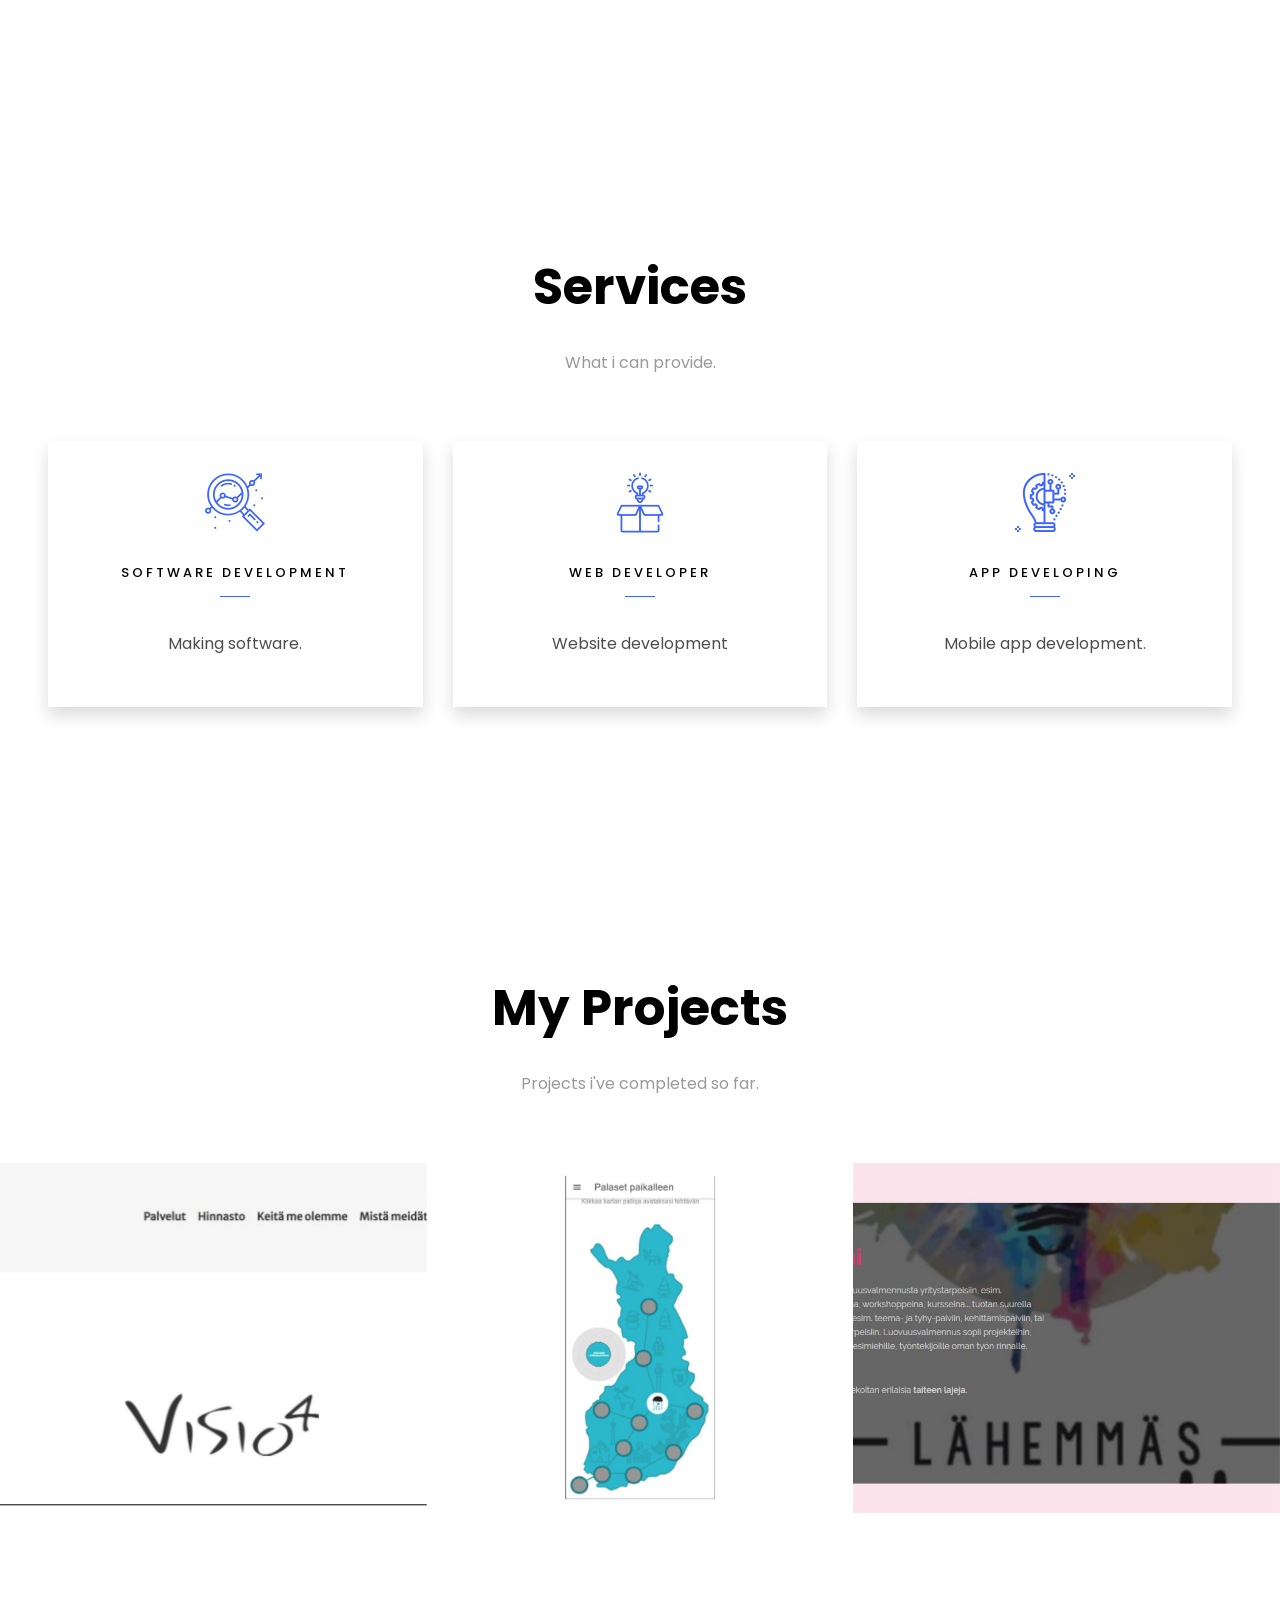
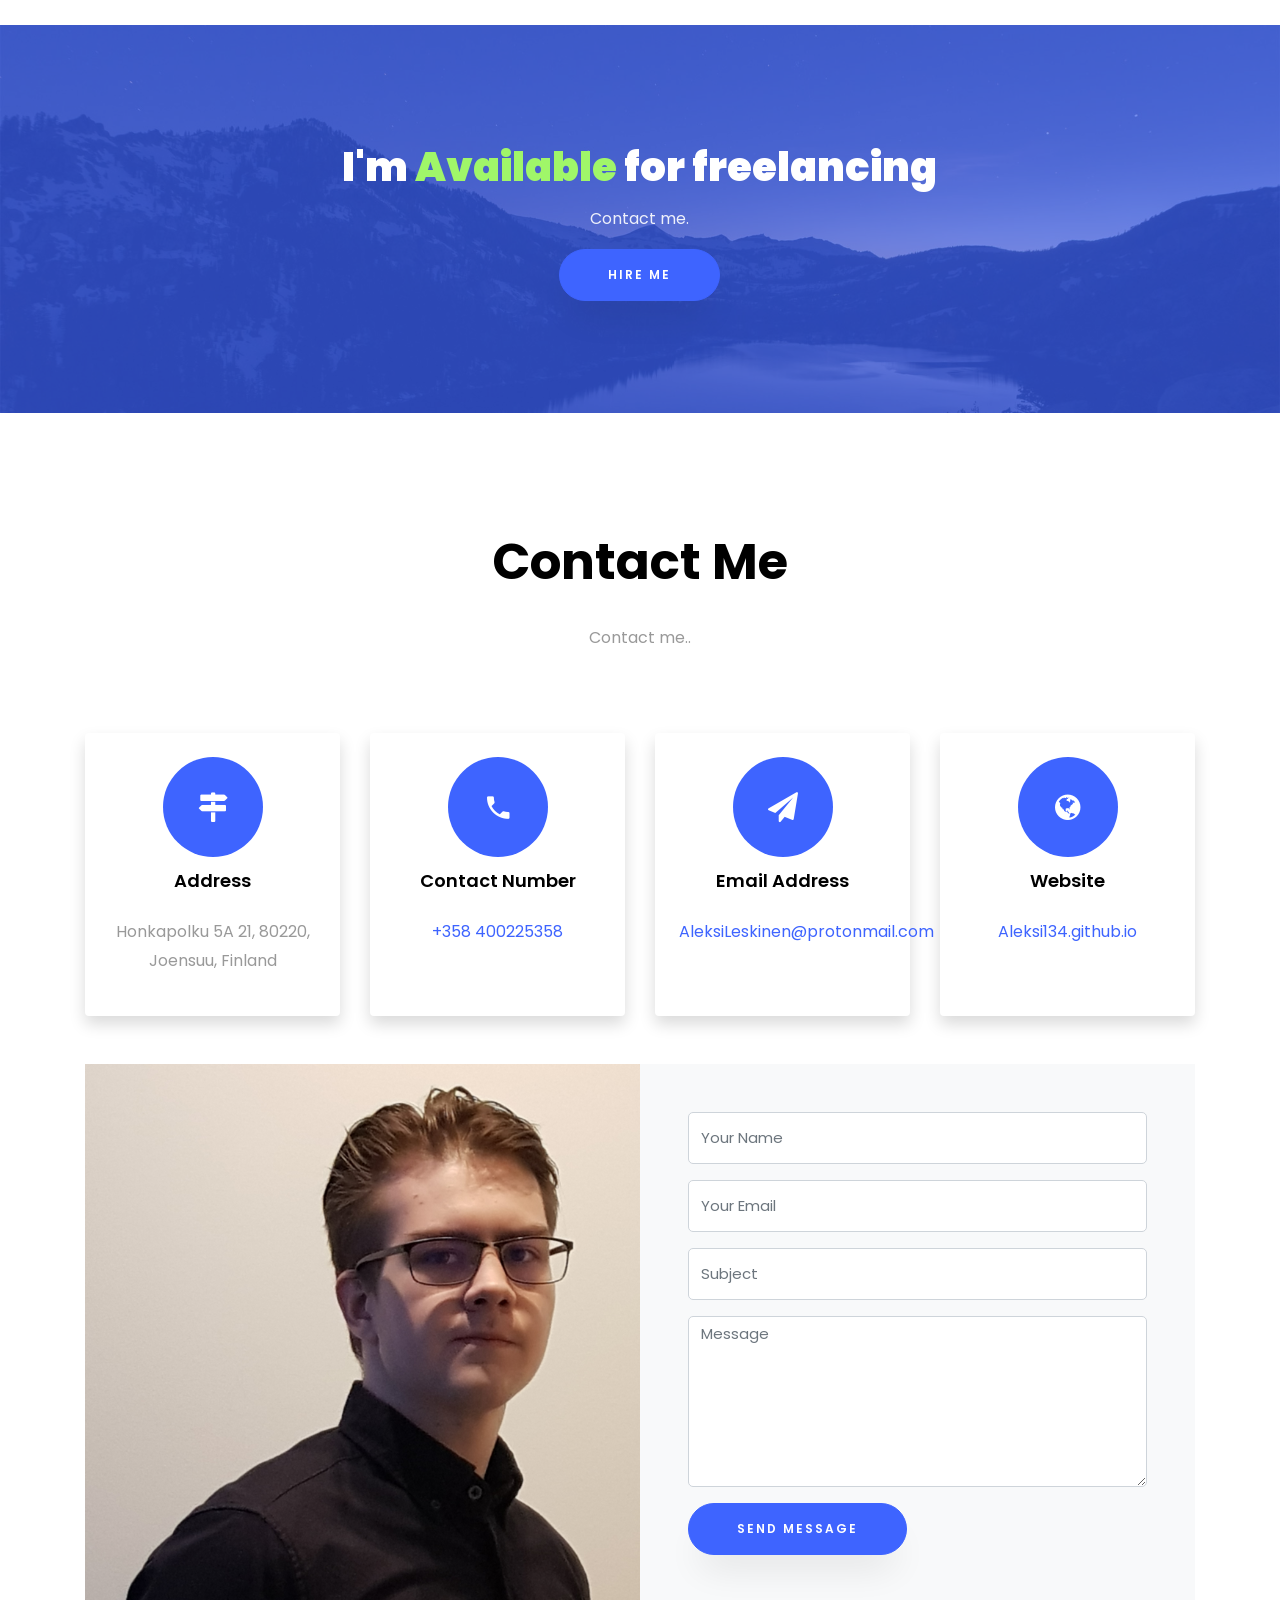
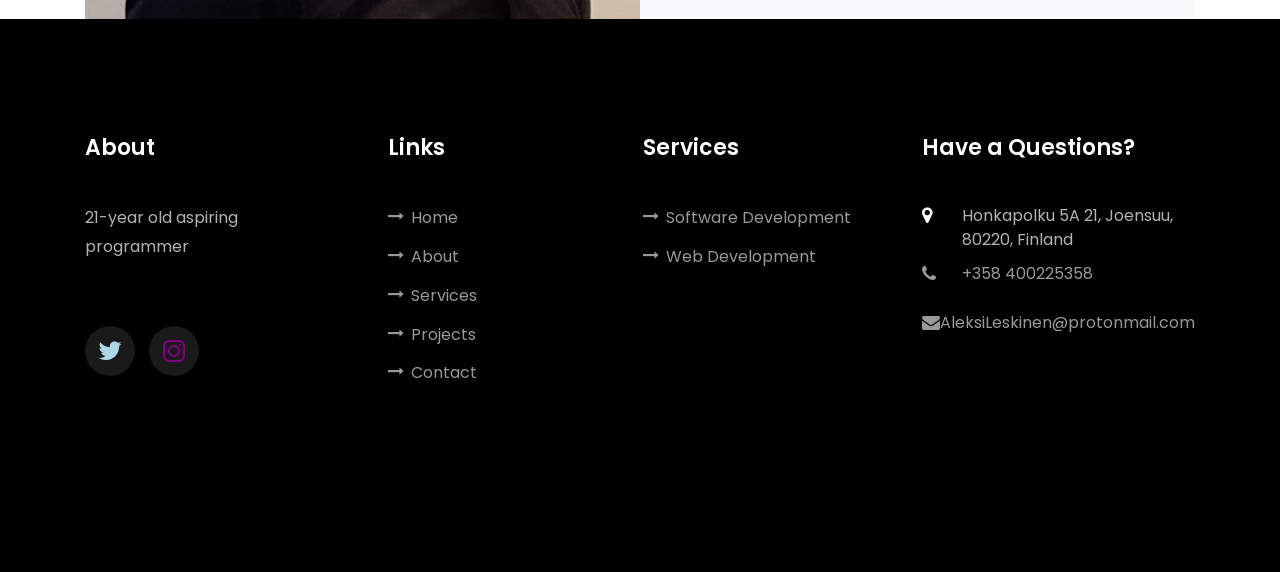
==== commit c81dff9e: "Update index.html" ====
--- a/index.html
+++ b/index.html
@@ -2,6 +2,7 @@
 <html lang="en">
   <head>
     <title>Aleksi Leskinen</title>
+	  <meta name="google-site-verification" content="J6_hRJh30_pztY73ke_PzV-G90qSvDl7JAt9sTSsjgI" />
 	<meta charset="utf-8">
 	<meta name="description" content="Okei" />
 	<meta name="title" property="og:title" content="Portfolio" />
@@ -735,4 +736,4 @@
   <script src="js/main.js"></script>
     
   </body>
-</html>+</html>
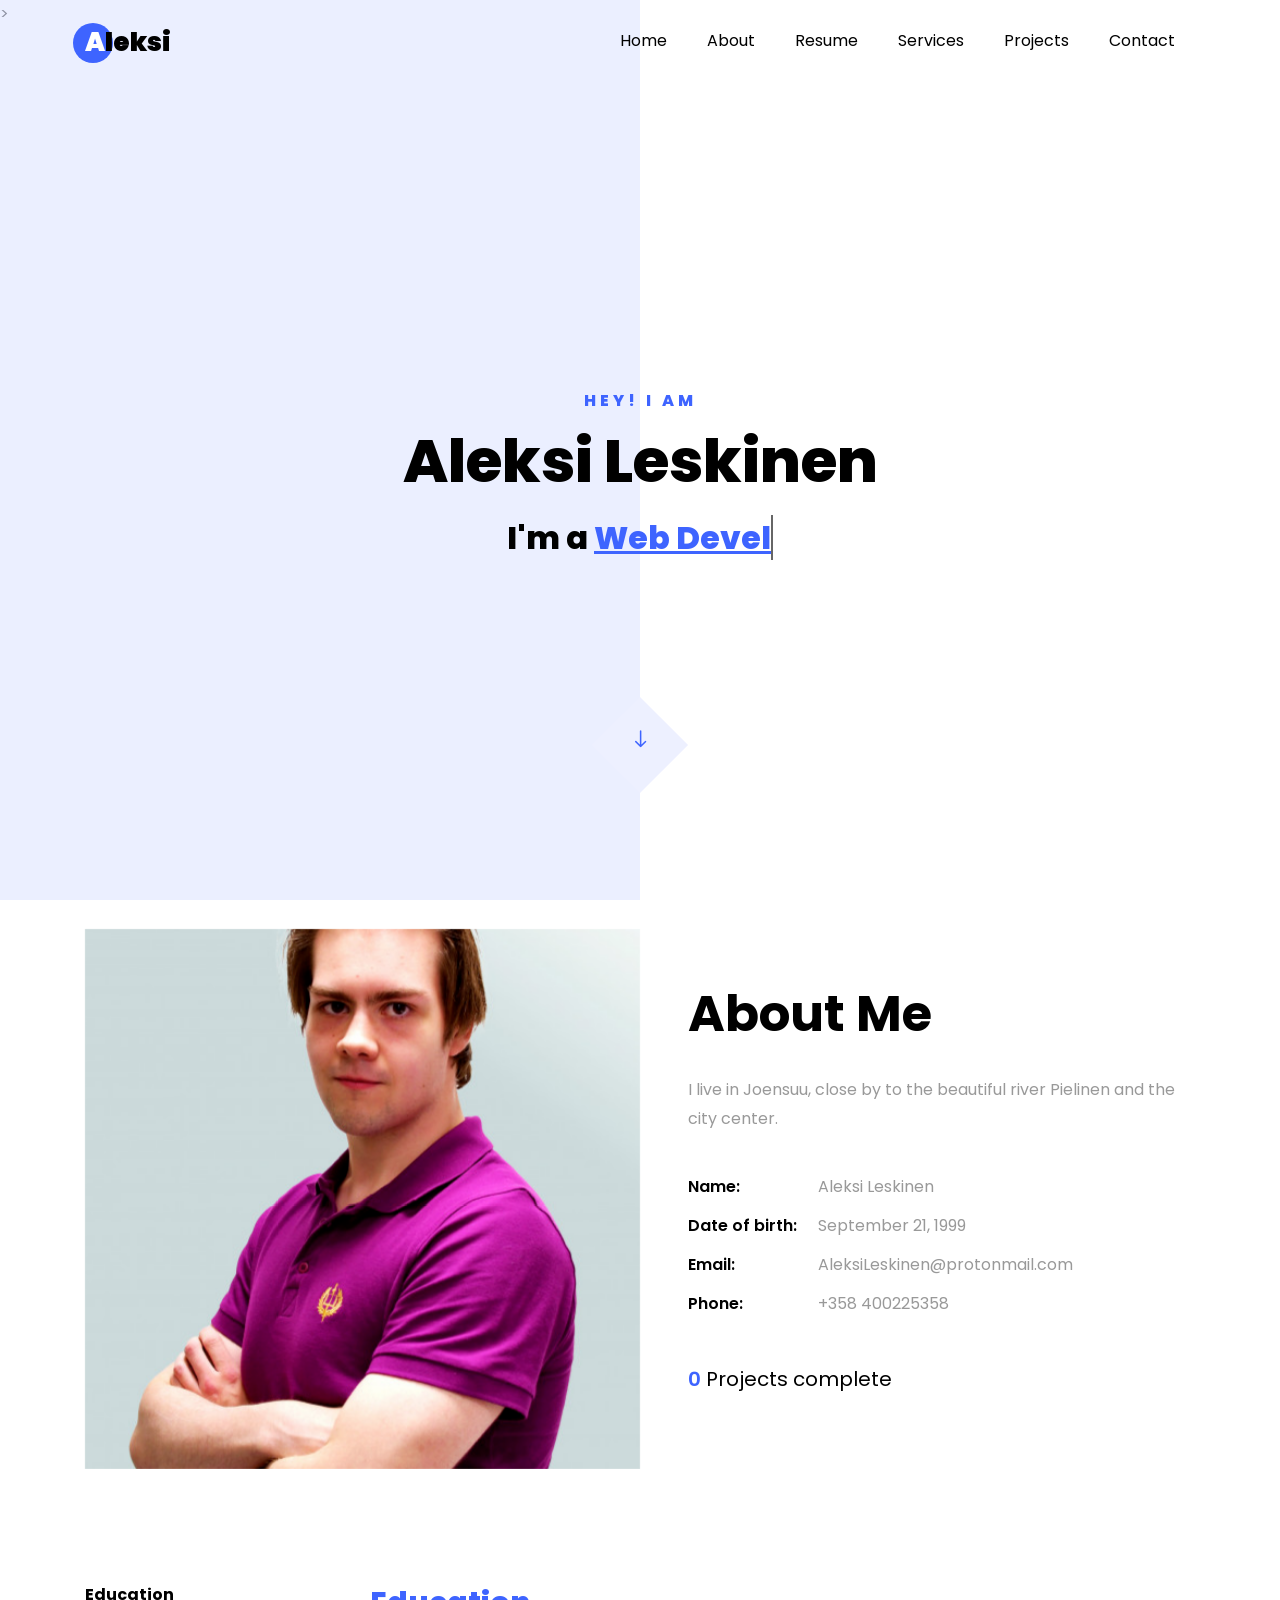
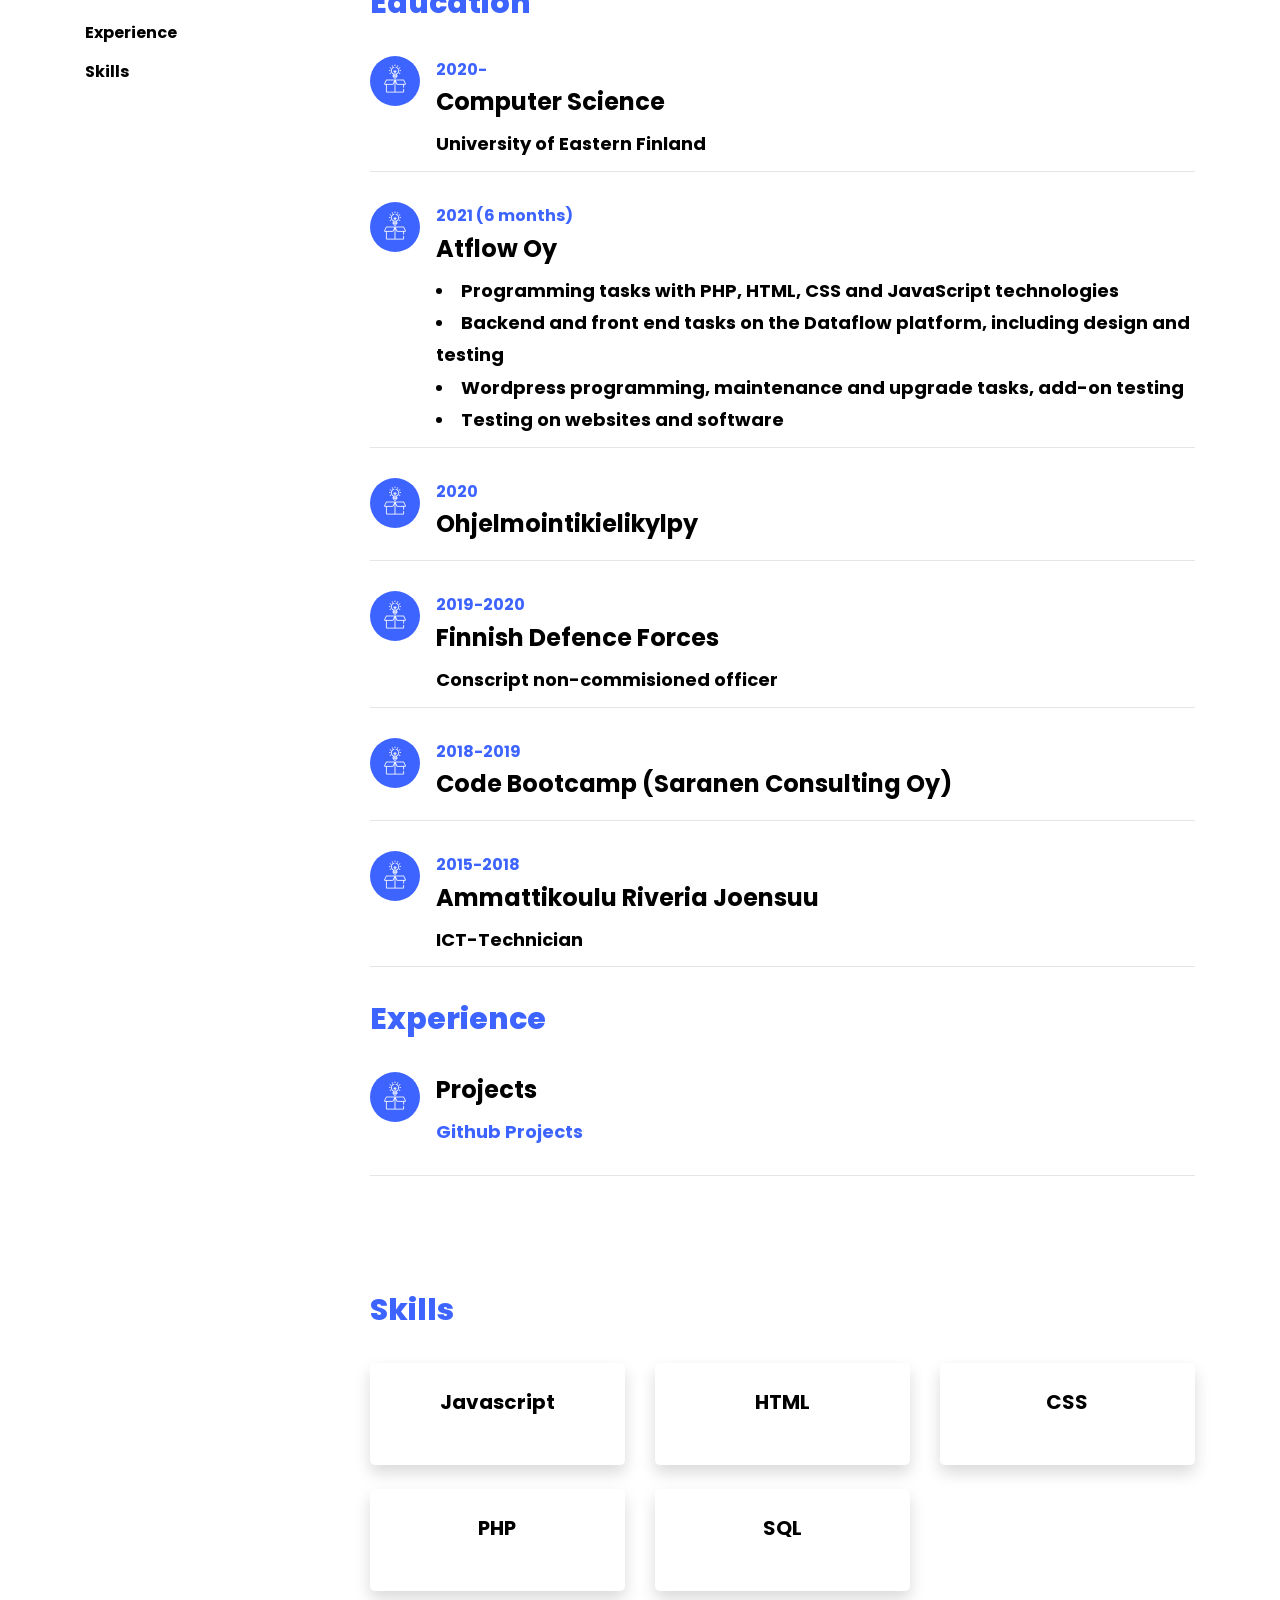
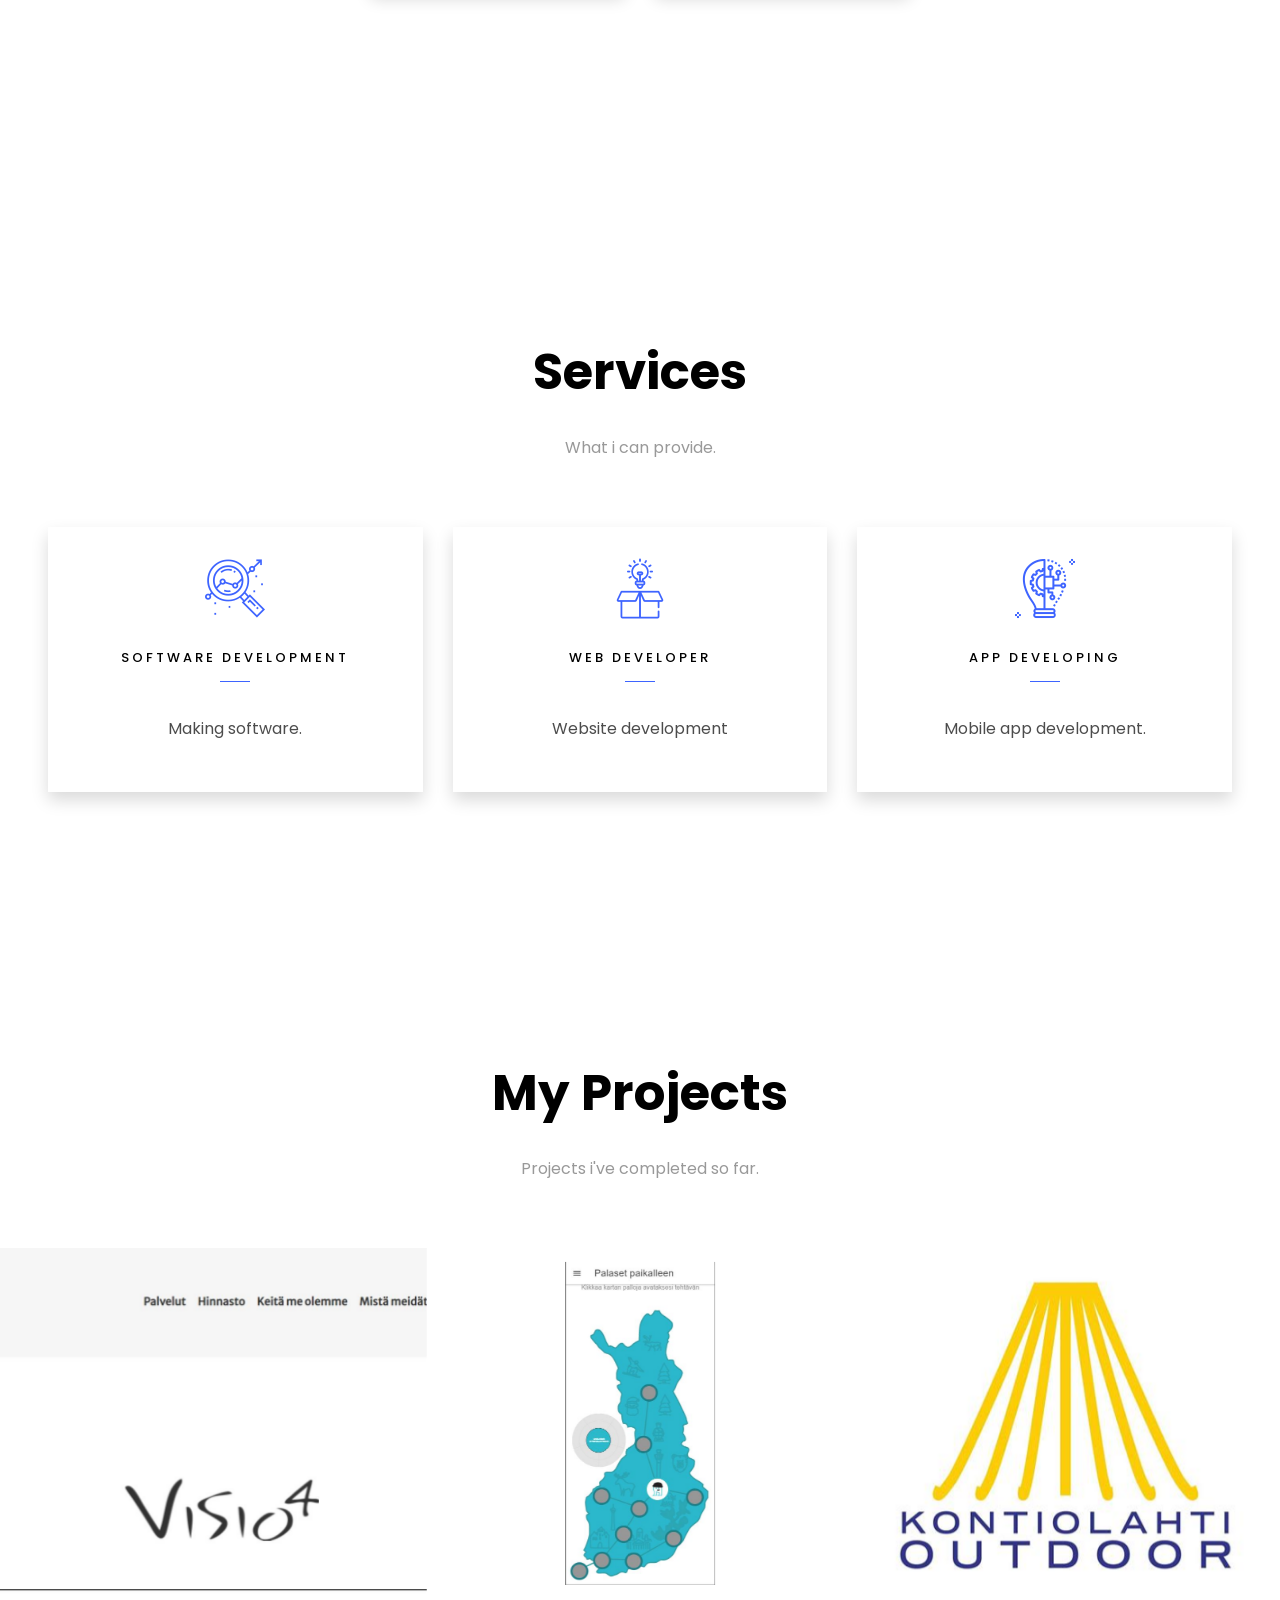
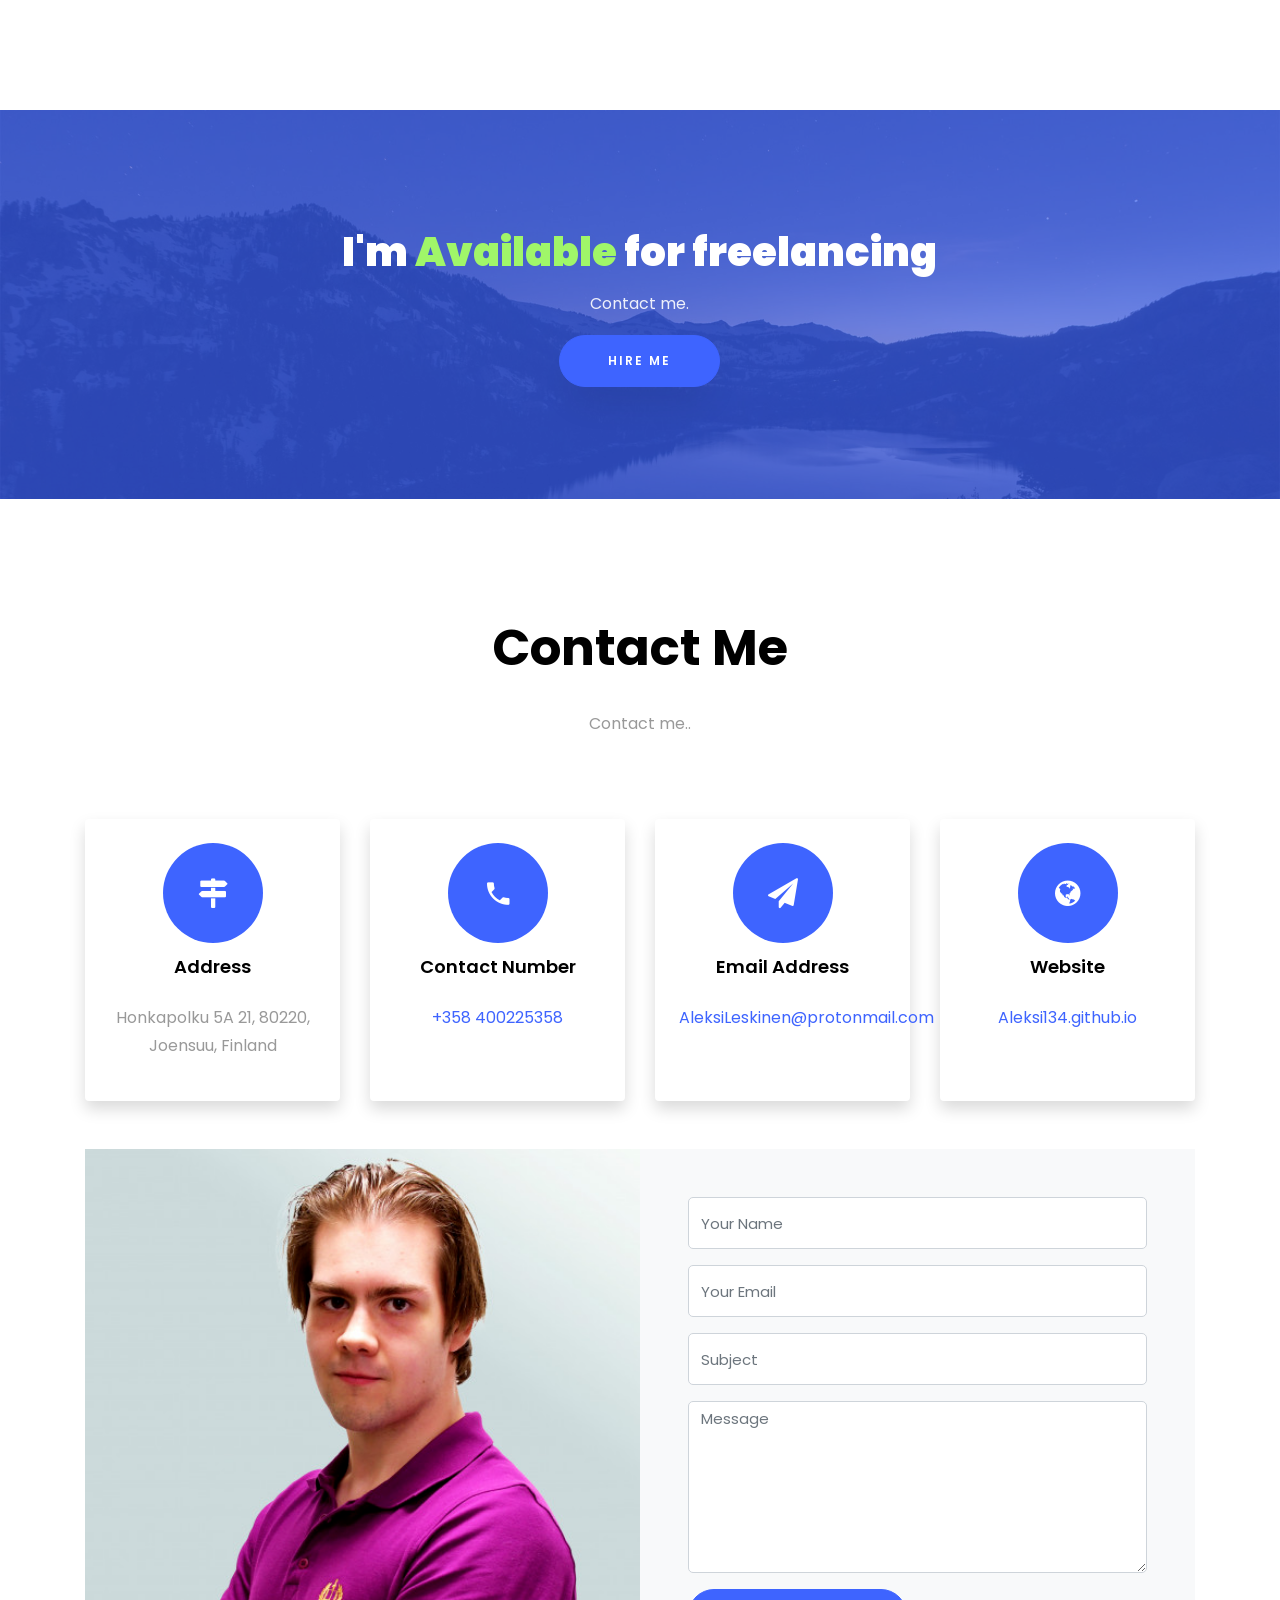
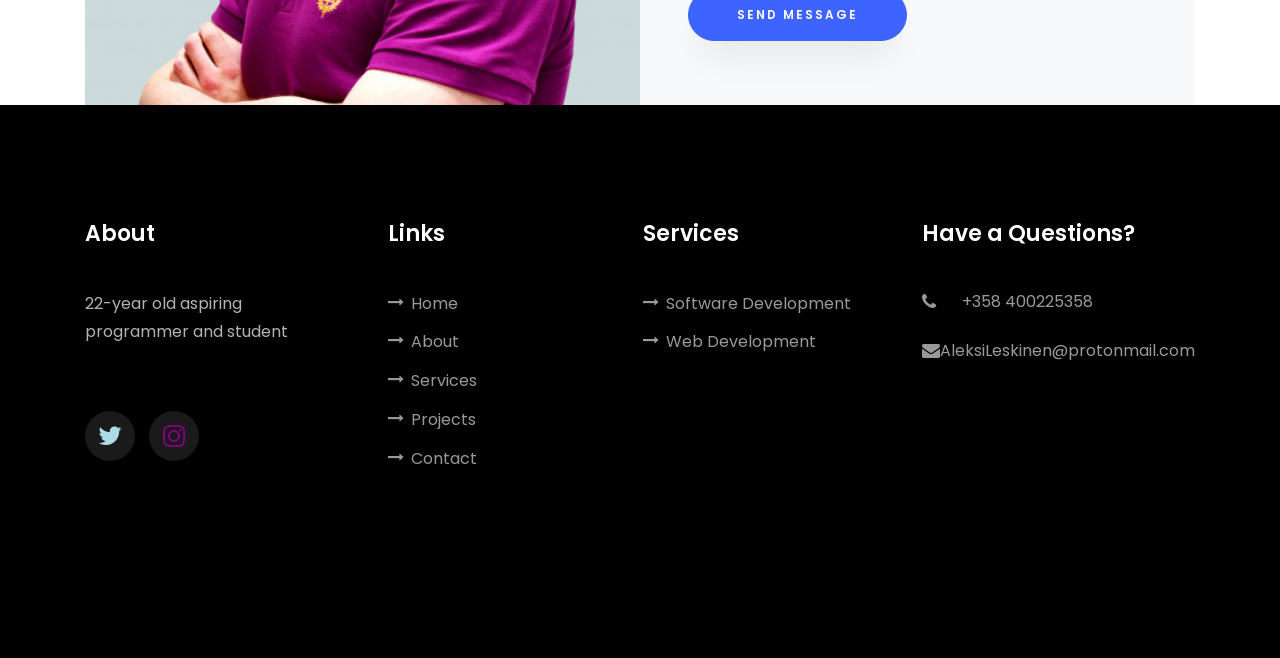
==== commit 7a954ed3: "changes to structure and updates in general to website" ====
--- a/index.html
+++ b/index.html
@@ -49,7 +49,7 @@
 	          <li class="nav-item"><a href="#resume-section" class="nav-link"><span>Resume</span></a></li>
 	          <li class="nav-item"><a href="#services-section" class="nav-link"><span>Services</span></a></li>
 	          <li class="nav-item"><a href="#projects-section" class="nav-link"><span>Projects</span></a></li>
-	          <li class="nav-item"><a href="#blog-section" class="nav-link"><span>My Blog</span></a></li>
+	          <!--<li class="nav-item"><a href="#blog-section" class="nav-link"><span>My Blog</span></a></li>-->
 	          <li class="nav-item"><a href="#contact-section" class="nav-link"><span>Contact</span></a></li>
 	        </ul>
 	      </div>
@@ -87,7 +87,7 @@
     			<div class="col-md-6 col-lg-6 d-flex">
     				<div class="img-about img d-flex align-items-stretch">
     					<div class="overlay"></div>
-	    				<div class="img d-flex align-self-stretch align-items-center" style="background-image:url(images/profpic3.jpg);">
+	    				<div class="img d-flex align-self-stretch align-items-center" style="background-image:url(images/Työkuva.png);">
 	    				</div>
     				</div>
     			</div>
@@ -100,8 +100,6 @@
 		            <ul class="about-info mt-4 px-md-0 px-2">
 		            	<li class="d-flex"><span>Name:</span> <span>Aleksi Leskinen</span></li>
 		            	<li class="d-flex"><span>Date of birth:</span> <span>September 21, 1999</span></li>
-		            	<li class="d-flex"><span>Address:</span> <span>Joensuu, Honkapolku 5A 21 Finland</span></li>
-		            	<li class="d-flex"><span>Zip code:</span> <span>80220</span></li>
 		            	<li class="d-flex"><span>Email:</span> <span>AleksiLeskinen@protonmail.com</span></li>
 		            	<li class="d-flex"><span>Phone: </span> <span>+358 400225358</span></li>
 		            </ul>
@@ -147,6 +145,21 @@
 		    					<span class="position">University of Eastern Finland</span>
 		    				</div>
 						</div>
+						<div class="resume-wrap d-flex ftco-animate">
+					    	<div class="icon d-flex align-items-center justify-content-center">
+					    		<span class="flaticon-ideas"></span>
+					    	</div>
+					    	<div class="text pl-3">
+		    					<span class="date">2021 (6 months)</span>
+		    					<h2>Atflow Oy</h2>
+		    					<span class="position">
+									<li>Programming tasks with PHP, HTML, CSS and JavaScript technologies</li>
+					      			<li>Backend and front end tasks on the Dataflow platform, including design and testing</li>
+						  			<li>Wordpress programming, maintenance and upgrade tasks, add-on testing</li>
+						  			<li>Testing on websites and software</li>
+								</span>
+	    					</div>
+	    				</div>
 					    <div class="resume-wrap d-flex ftco-animate">
 					    	<div class="icon d-flex align-items-center justify-content-center">
 					    		<span class="flaticon-ideas"></span>
@@ -206,10 +219,10 @@
 					  	<div class="row progress-circle mb-5">
 					  		<div class="col-lg-4 mb-4">
 						      <div class="bg-white rounded-lg shadow p-4">
-						        <h2 class="h5 font-weight-bold text-center mb-4">CSS</h2>
+						        <h2 class="h5 font-weight-bold text-center mb-4">Javascript</h2>
 
 						        <!-- Progress bar 1 -->
-						        <div class="progress mx-auto" data-value='90'>
+						        <div class="progress mx-auto" data-value='90' hidden>
 						          <span class="progress-left">
                         <span class="progress-bar border-primary"></span>
 						          </span>
@@ -223,7 +236,7 @@
 						        <!-- END -->
 
 						        <!-- Demo info -->
-						        <div class="row text-center mt-4">
+						        <div class="row text-center mt-4" hidden>
 						          <div class="col-6 border-right">
 						            <div class="h4 font-weight-bold mb-0">20%</div><span class="small text-gray">Last week</span>
 						          </div>
@@ -240,7 +253,7 @@
 						        <h2 class="h5 font-weight-bold text-center mb-4">HTML</h2>
 
 						        <!-- Progress bar 1 -->
-						        <div class="progress mx-auto" data-value='80'>
+						        <div class="progress mx-auto" data-value='80' hidden>
 						          <span class="progress-left">
                         <span class="progress-bar border-primary"></span>
 						          </span>
@@ -254,7 +267,7 @@
 						        <!-- END -->
 
 						        <!-- Demo info -->
-						        <div class="row text-center mt-4">
+						        <div class="row text-center mt-4" hidden>
 						          <div class="col-6 border-right">
 						            <div class="h4 font-weight-bold mb-0">10%</div><span class="small text-gray">Last week</span>
 						          </div>
@@ -268,10 +281,10 @@
 
 						    <div class="col-lg-4 mb-4">
 						      <div class="bg-white rounded-lg shadow p-4">
-						        <h2 class="h5 font-weight-bold text-center mb-4">Javascript</h2>
+						        <h2 class="h5 font-weight-bold text-center mb-4">CSS</h2>
 
 						        <!-- Progress bar 1 -->
-						        <div class="progress mx-auto" data-value='75'>
+						        <div class="progress mx-auto" data-value='75' hidden>
 						          <span class="progress-left">
                         <span class="progress-bar border-primary"></span>
 						          </span>
@@ -279,13 +292,13 @@
                         <span class="progress-bar border-primary"></span>
 						          </span>
 						          <div class="progress-value w-100 h-100 rounded-circle d-flex align-items-center justify-content-center">
-						            <div class="h2 font-weight-bold">40<sup class="small">%</sup></div>
+						            <div class="h2 font-weight-bold">50<sup class="small">%</sup></div>
 						          </div>
 						        </div>
 						        <!-- END -->
 
 						        <!-- Demo info -->
-						        <div class="row text-center mt-4">
+						        <div class="row text-center mt-4" hidden>
 						          <div class="col-6 border-right">
 						            <div class="h4 font-weight-bold mb-0">20%</div><span class="small text-gray">Last week</span>
 						          </div>
@@ -297,6 +310,70 @@
 						      </div>
 						    </div>
 					  
+							<div class="col-lg-4 mb-4">
+								<div class="bg-white rounded-lg shadow p-4">
+								  <h2 class="h5 font-weight-bold text-center mb-4">PHP</h2>
+  
+								  <!-- Progress bar 1 -->
+								  <div class="progress mx-auto" data-value='75' hidden>
+									<span class="progress-left">
+						  <span class="progress-bar border-primary"></span>
+									</span>
+									<span class="progress-right">
+						  <span class="progress-bar border-primary"></span>
+									</span>
+									<div class="progress-value w-100 h-100 rounded-circle d-flex align-items-center justify-content-center">
+									  <div class="h2 font-weight-bold">10<sup class="small">%</sup></div>
+									</div>
+								  </div>
+								  <!-- END -->
+  
+								  <!-- Demo info -->
+								  <div class="row text-center mt-4" hidden>
+									<div class="col-6 border-right">
+									  <div class="h4 font-weight-bold mb-0">0%</div><span class="small text-gray">Last week</span>
+									</div>
+									<div class="col-6">
+									  <div class="h4 font-weight-bold mb-0">0%</div><span class="small text-gray">Last month</span>
+									</div>
+								  </div>
+								  <!-- END -->
+								</div>
+							  </div>
+
+							  <div class="col-lg-4 mb-4">
+								<div class="bg-white rounded-lg shadow p-4">
+								  <h2 class="h5 font-weight-bold text-center mb-4">SQL</h2>
+  
+								  <!-- Progress bar 1 -->
+								  <div class="progress mx-auto" data-value='75' hidden>
+									<span class="progress-left">
+						  <span class="progress-bar border-primary"></span>
+									</span>
+									<span class="progress-right">
+						  <span class="progress-bar border-primary"></span>
+									</span>
+									<div class="progress-value w-100 h-100 rounded-circle d-flex align-items-center justify-content-center">
+									  <div class="h2 font-weight-bold">40<sup class="small">%</sup></div>
+									</div>
+								  </div>
+								  <!-- END -->
+  
+								  <!-- Demo info -->
+								  <div class="row text-center mt-4" hidden>
+									<div class="col-6 border-right">
+									  <div class="h4 font-weight-bold mb-0">20%</div><span class="small text-gray">Last week</span>
+									</div>
+									<div class="col-6">
+									  <div class="h4 font-weight-bold mb-0">40%</div><span class="small text-gray">Last month</span>
+									</div>
+								  </div>
+								  <!-- END -->
+								</div>
+							  </div>
+
+							
+
 					  <div id="page-4" class= "page four" hidden>
 					    <h2 class="heading">Awards</h2>
 					    <div class="resume-wrap d-flex ftco-animate">
@@ -407,11 +484,11 @@
   				</div>
 
     			<div class="col-md-4">
-    				<div href="https://lahemmas-luovuutta---ratkaisukeskeinen-valmennus-ja-terapia.webnode.fi/" target="_blank" class="project img ftco-animate d-flex justify-content-center align-items-center" style="background-image: url(images/lähemmäsluovuutta.JPG);">
+    				<div href="" target="_blank" class="project img ftco-animate d-flex justify-content-center align-items-center" style="background-image: url(images/kontilahti.jfif);">
     					<div class="overlay"></div>
 	    				<div class="text text-center p-4">
-	    					<h3><a>Web Design (Made with Webnode)</a></h3>
-	    					<span>lähemmäsluovuutta</span>
+	    					<h3><a>Web Development at Atflow</a></h3>
+	    					<span>I worked on a variety of Website's such as Kontiolahti OUTDOOR, Joensuun Ravirata, Koli24 and many others</span>
 	    				</div>
     				</div>
     			</div>
@@ -647,14 +724,12 @@
                 <input type="submit" value="Send Message" class="btn btn-primary py-3 px-5">
               </div>
             </form>
-          
-          </div>
-
-          <div class="col-md-6 d-flex">
-          	<div class="img" style="background-image: url(images/profpic3.jpg);"></div>
-          </div>
-        </div>
-      </div>
+          </div>
+    	<div class="col-md-6 d-flex">
+          	<div class="img" style="background-image: url(images/Työkuva.png);"></div>
+        </div>
+    </div>
+    </div>
     </section>
 		
 
@@ -664,7 +739,7 @@
           <div class="col-md">
             <div class="ftco-footer-widget mb-4">
               <h2 class="ftco-heading-2">About</h2>
-              <p>21-year old aspiring programmer</p>
+              <p>22-year old aspiring programmer and student</p>
               <ul class="ftco-footer-social list-unstyled float-md-left float-lft mt-5">
                 <li class="ftco-animate"><a href="https://twitter.com/AleksiLeskinen1" target="_blank"><span class="icon-twitter"></span></a></li>
                 <li class="ftco-animate"><a  href="https://www.instagram.com/aleksileskinen_/" target="_blank"><span class="icon-instagram"></span></a></li>
@@ -697,7 +772,6 @@
             	<h2 class="ftco-heading-2">Have a Questions?</h2>
             	<div class="block-23 mb-3">
 	              <ul>
-	                <li><span class="icon icon-map-marker"></span><span class="text">Honkapolku 5A 21, Joensuu, 80220, Finland</span></li>
 	                <li><a href="#"><span class="icon icon-phone"></span><span class="text">+358 400225358</span></a></li>
 	                <li><a href="#"><span class="icon icon-envelope"></span><span class="text">AleksiLeskinen@protonmail.com</span></a></li>
 	              </ul>
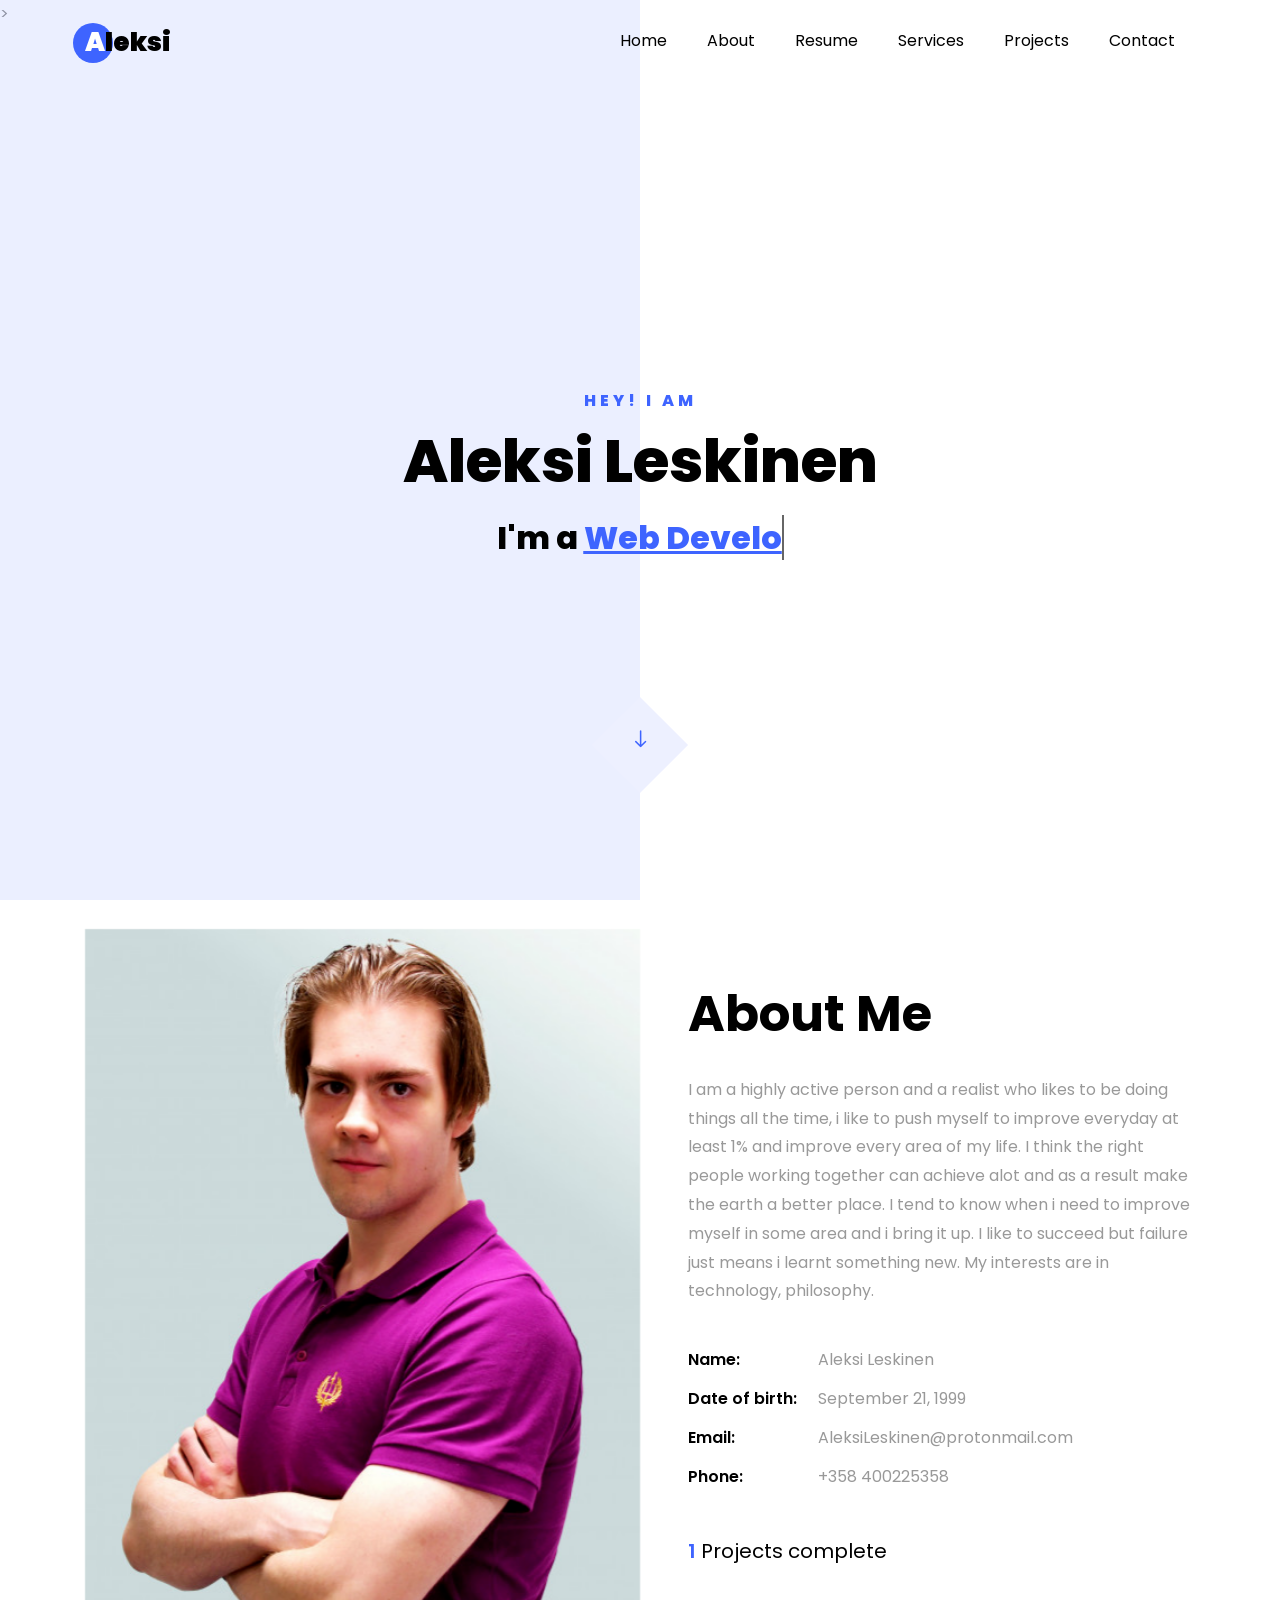
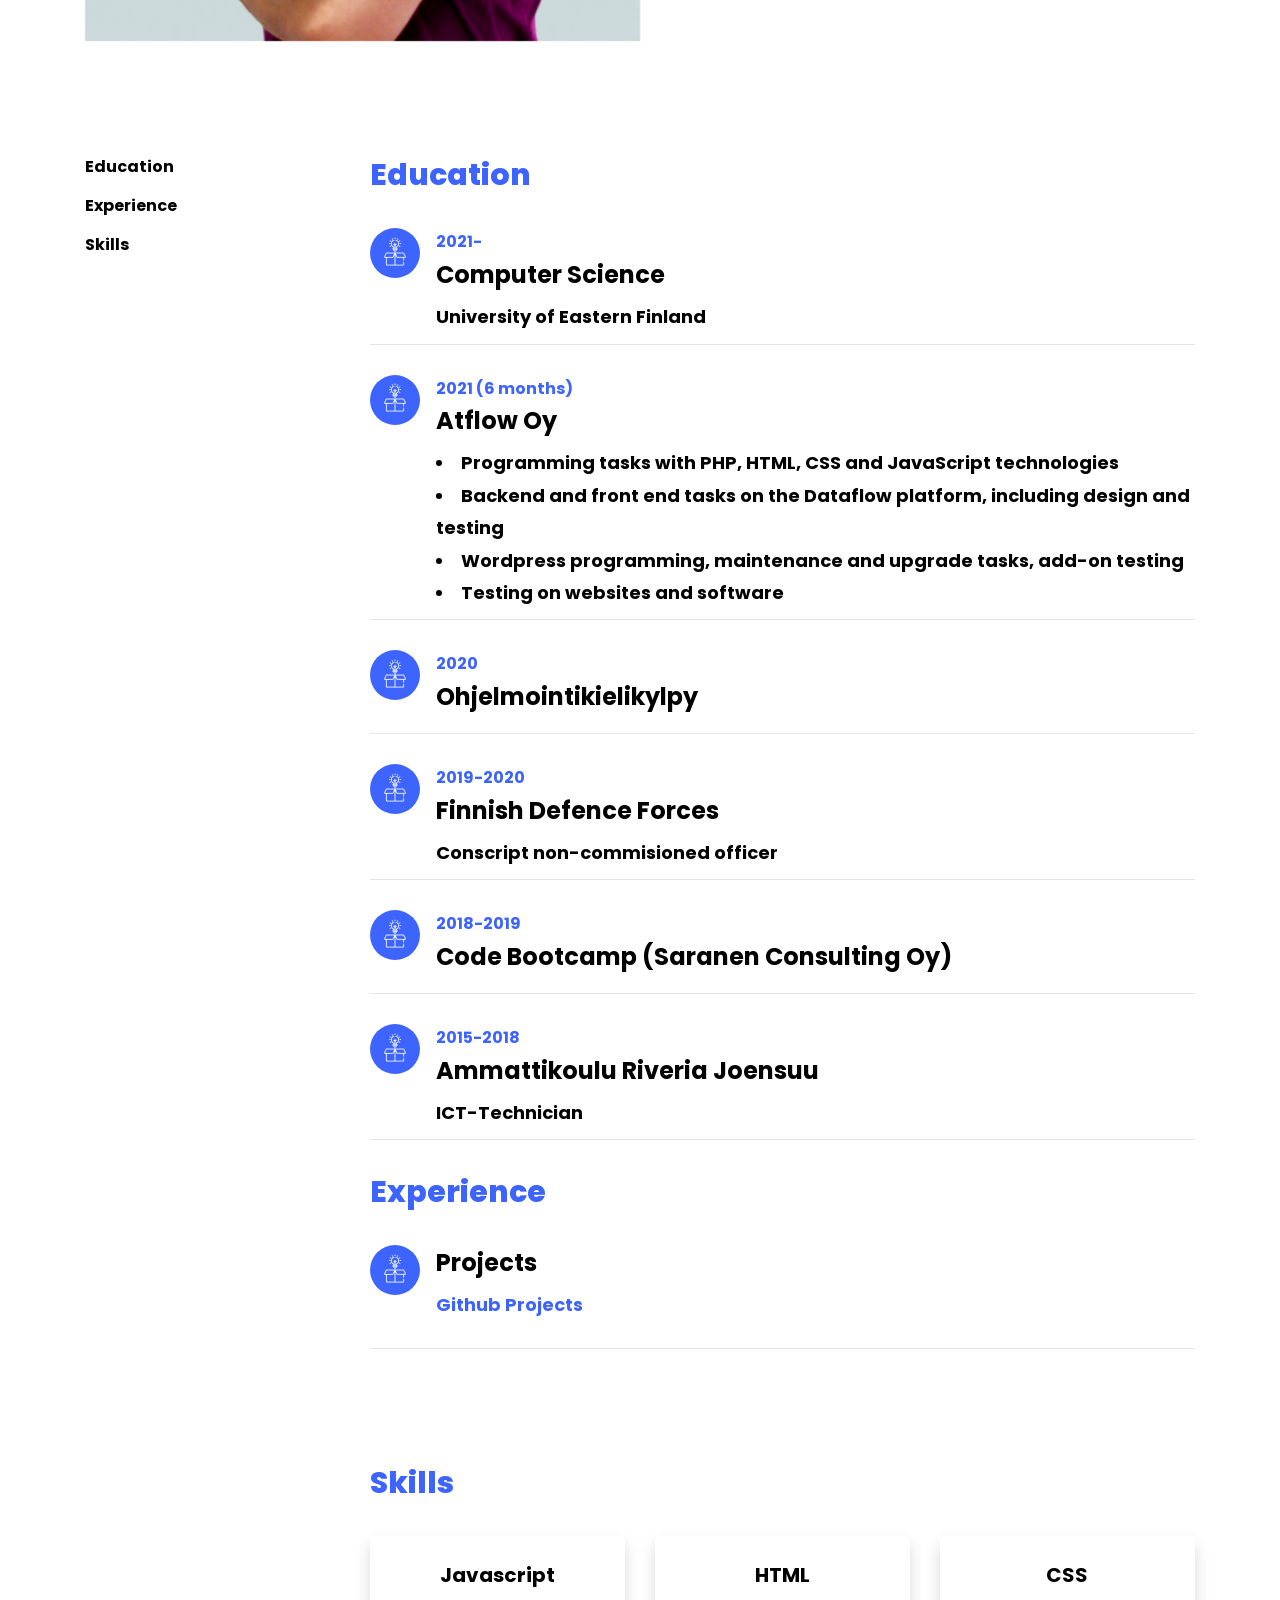
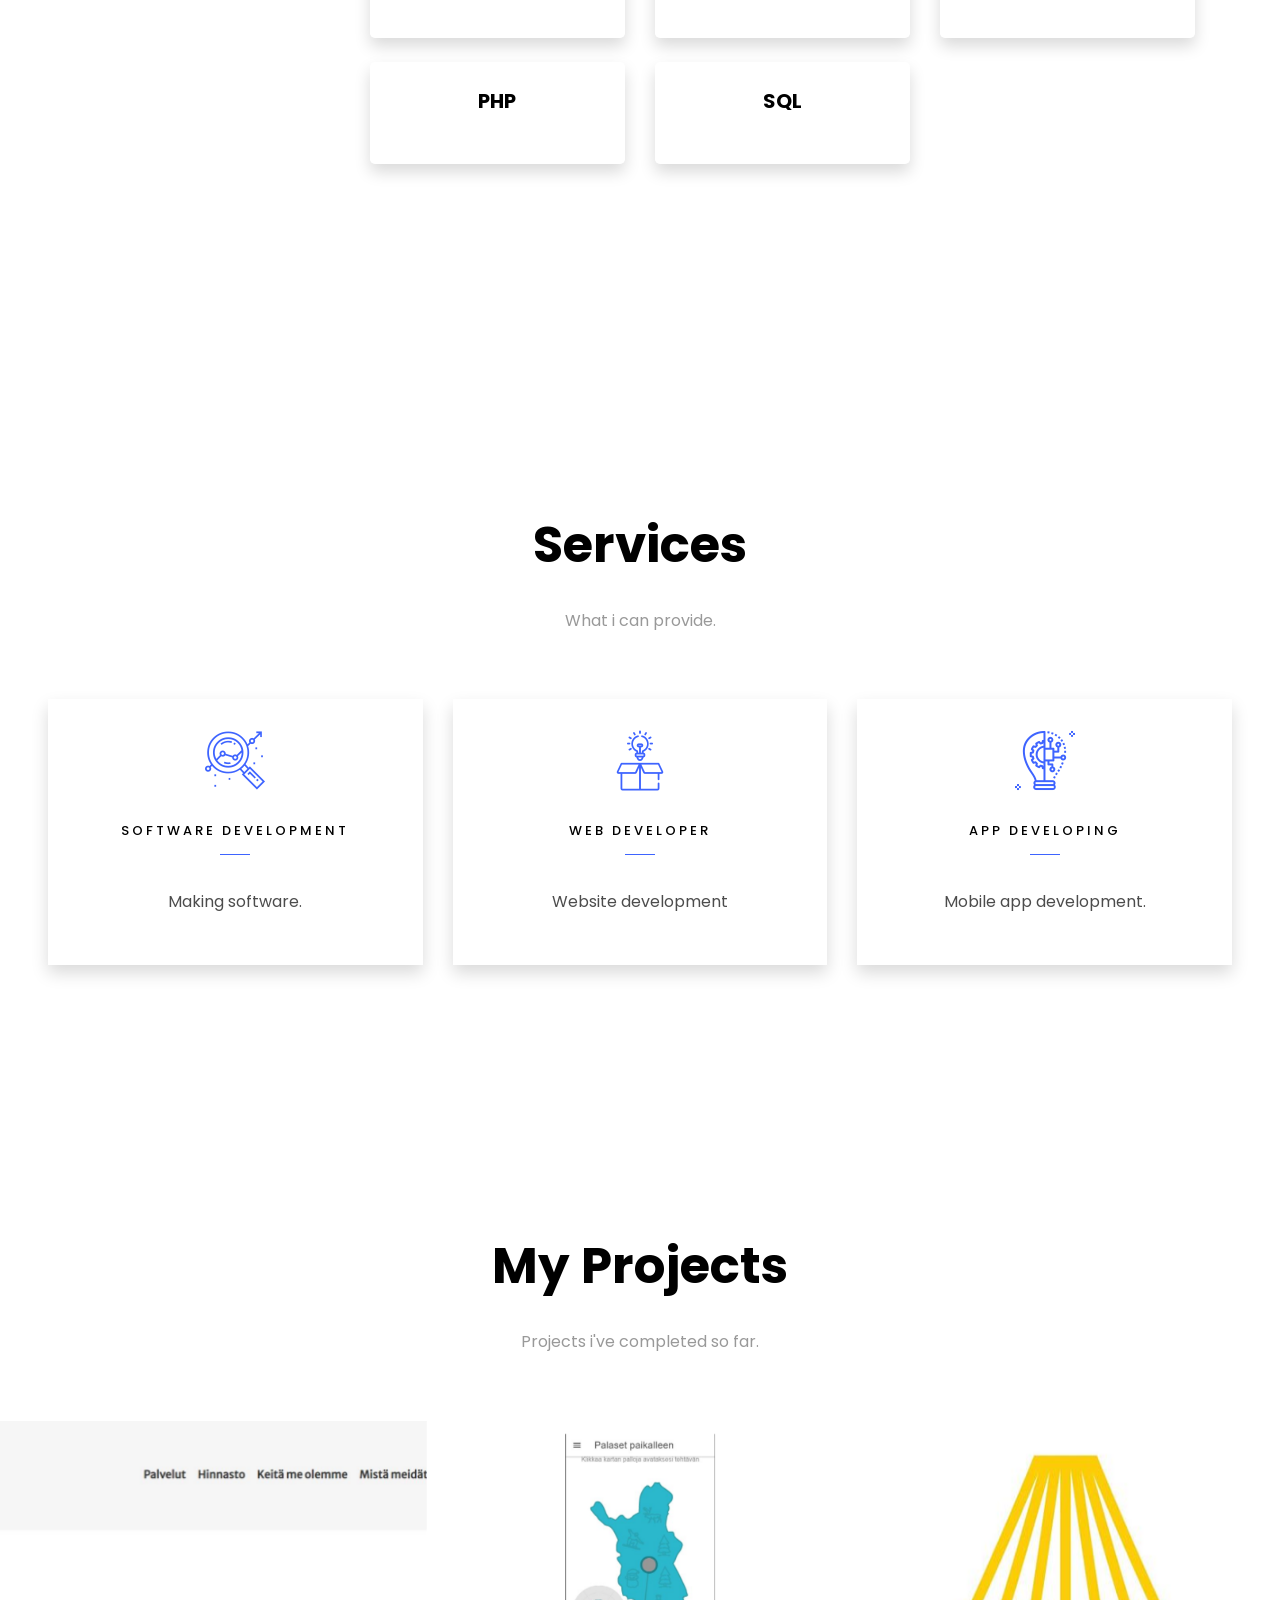
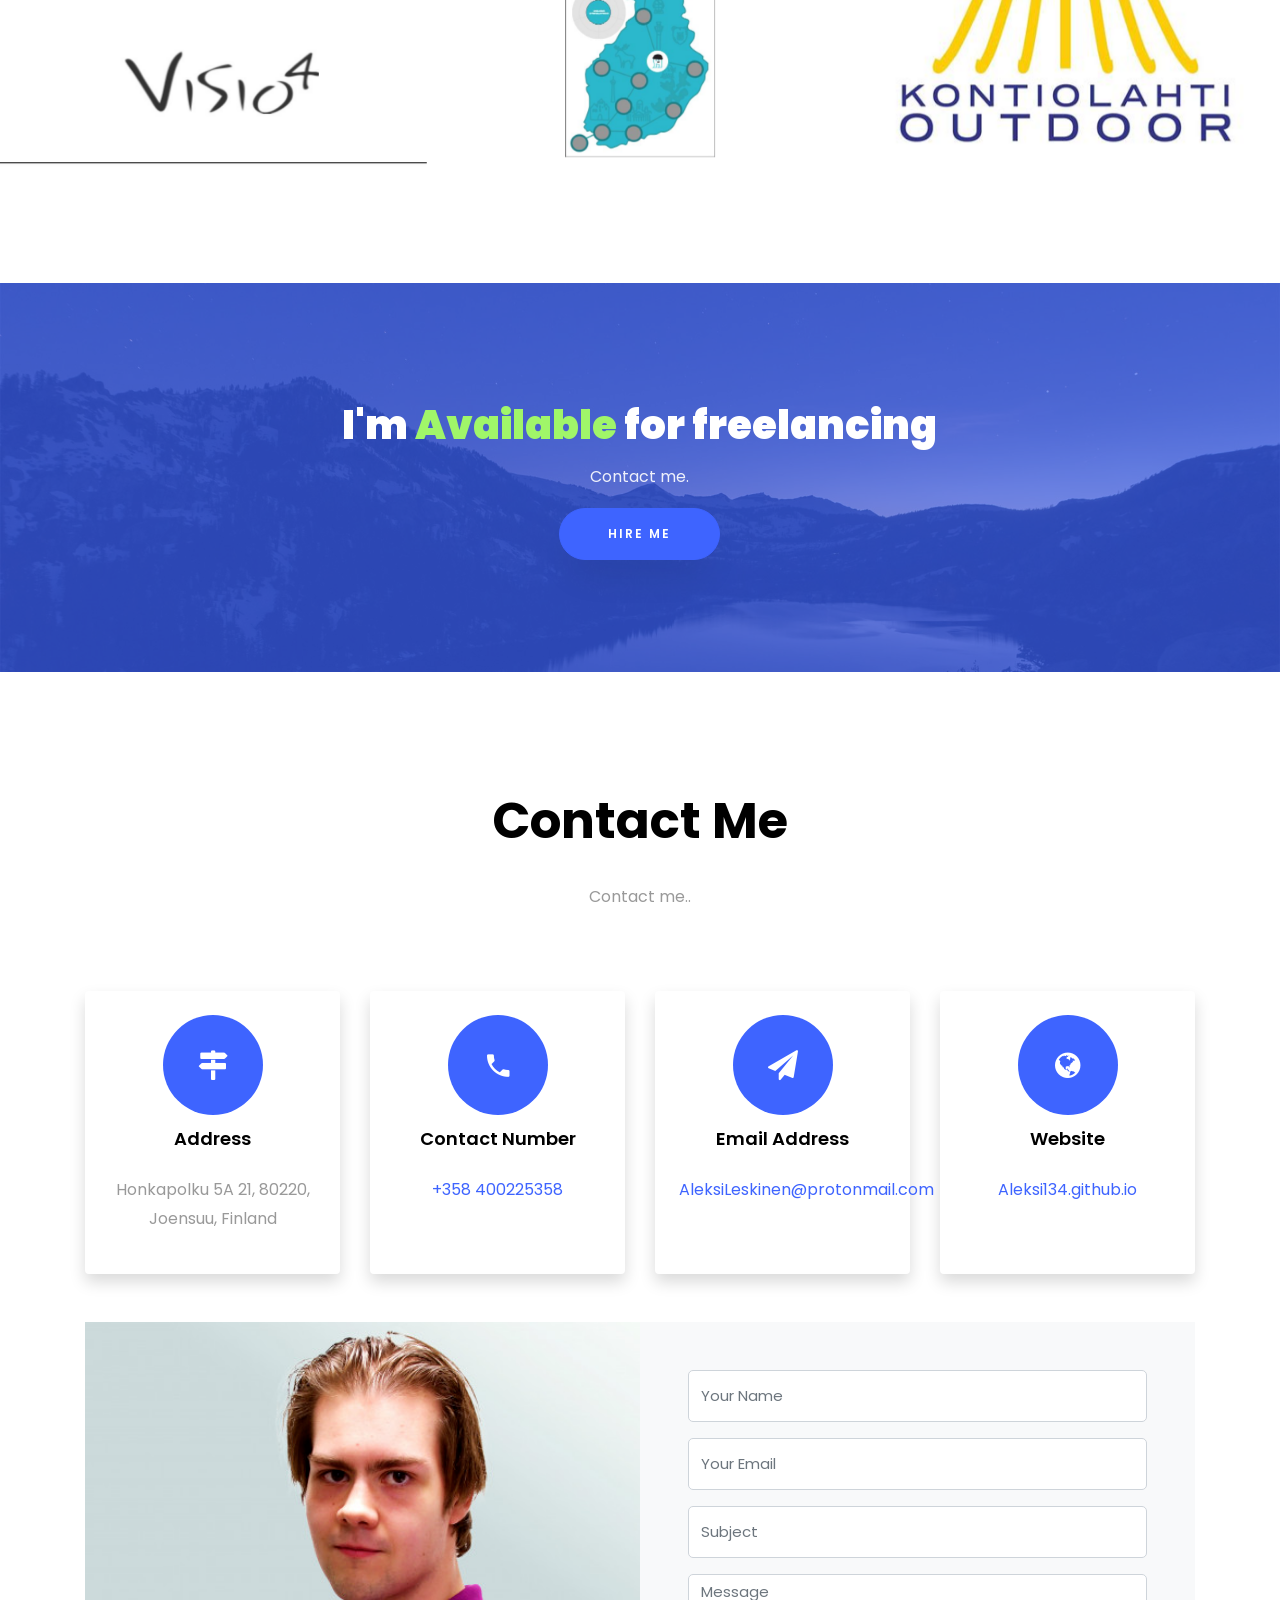
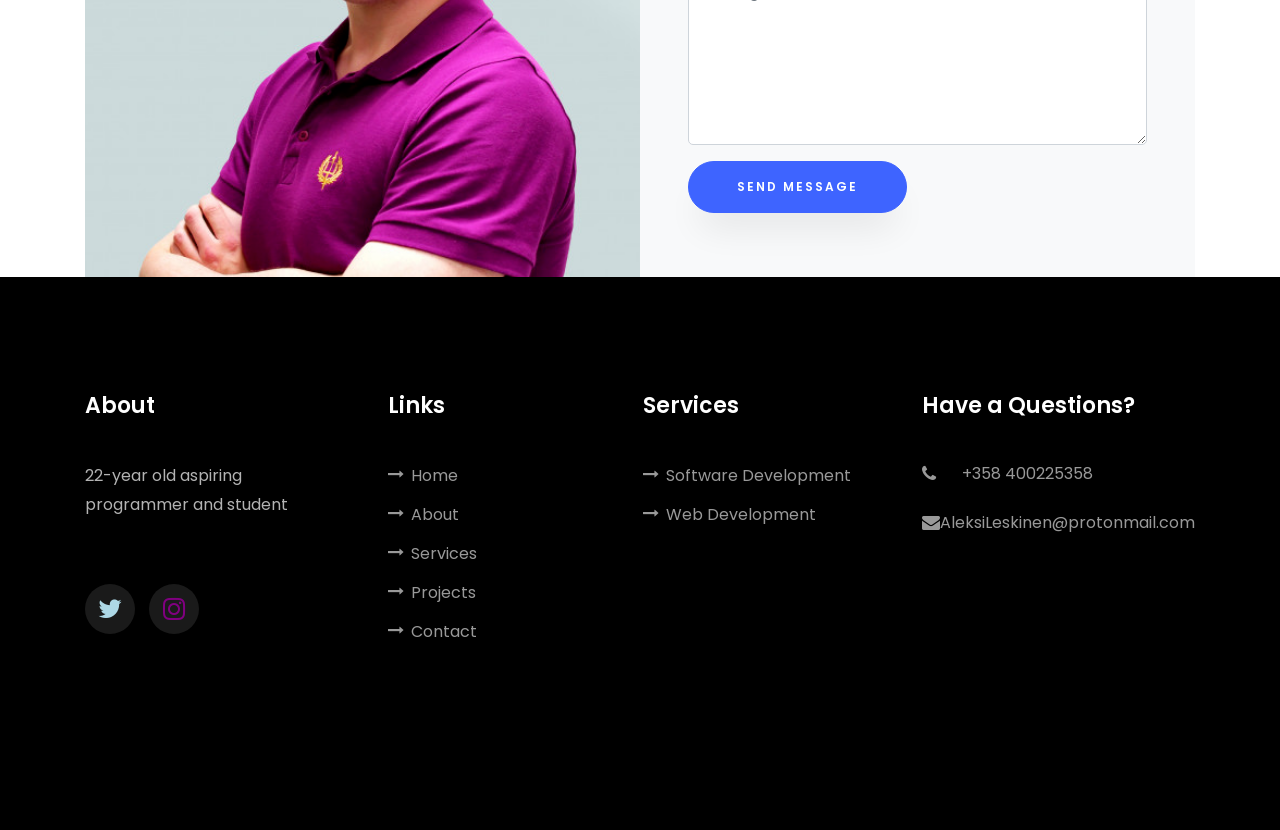
==== commit 4231b16d: "new updates to text" ====
--- a/index.html
+++ b/index.html
@@ -96,7 +96,7 @@
 		          <div class="col-md-12 heading-section ftco-animate">
 		          	<h1 class="big">About</h1>
 		            <h2 class="mb-4">About Me</h2>
-		            <p>I live in Joensuu, close by to the beautiful river Pielinen and the city center. </p>
+		            <p>I am a highly active person and a realist who likes to be doing things all the time, i like to push myself to improve everyday at least 1% and improve every area of my life. I think the right people working together can achieve alot and as a result make the earth a better place. I tend to know when i need to improve myself in some area and i bring it up. I like to succeed but failure just means i learnt something new. My interests are in technology, philosophy.</p>
 		            <ul class="about-info mt-4 px-md-0 px-2">
 		            	<li class="d-flex"><span>Name:</span> <span>Aleksi Leskinen</span></li>
 		            	<li class="d-flex"><span>Date of birth:</span> <span>September 21, 1999</span></li>
@@ -140,7 +140,7 @@
 					    		<span class="flaticon-ideas"></span>
 					    	</div>
 					    	<div class="text pl-3">
-		    					<span class="date">2020-</span>
+		    					<span class="date">2021-</span>
 		    					<h2>Computer Science</h2>
 		    					<span class="position">University of Eastern Finland</span>
 		    				</div>
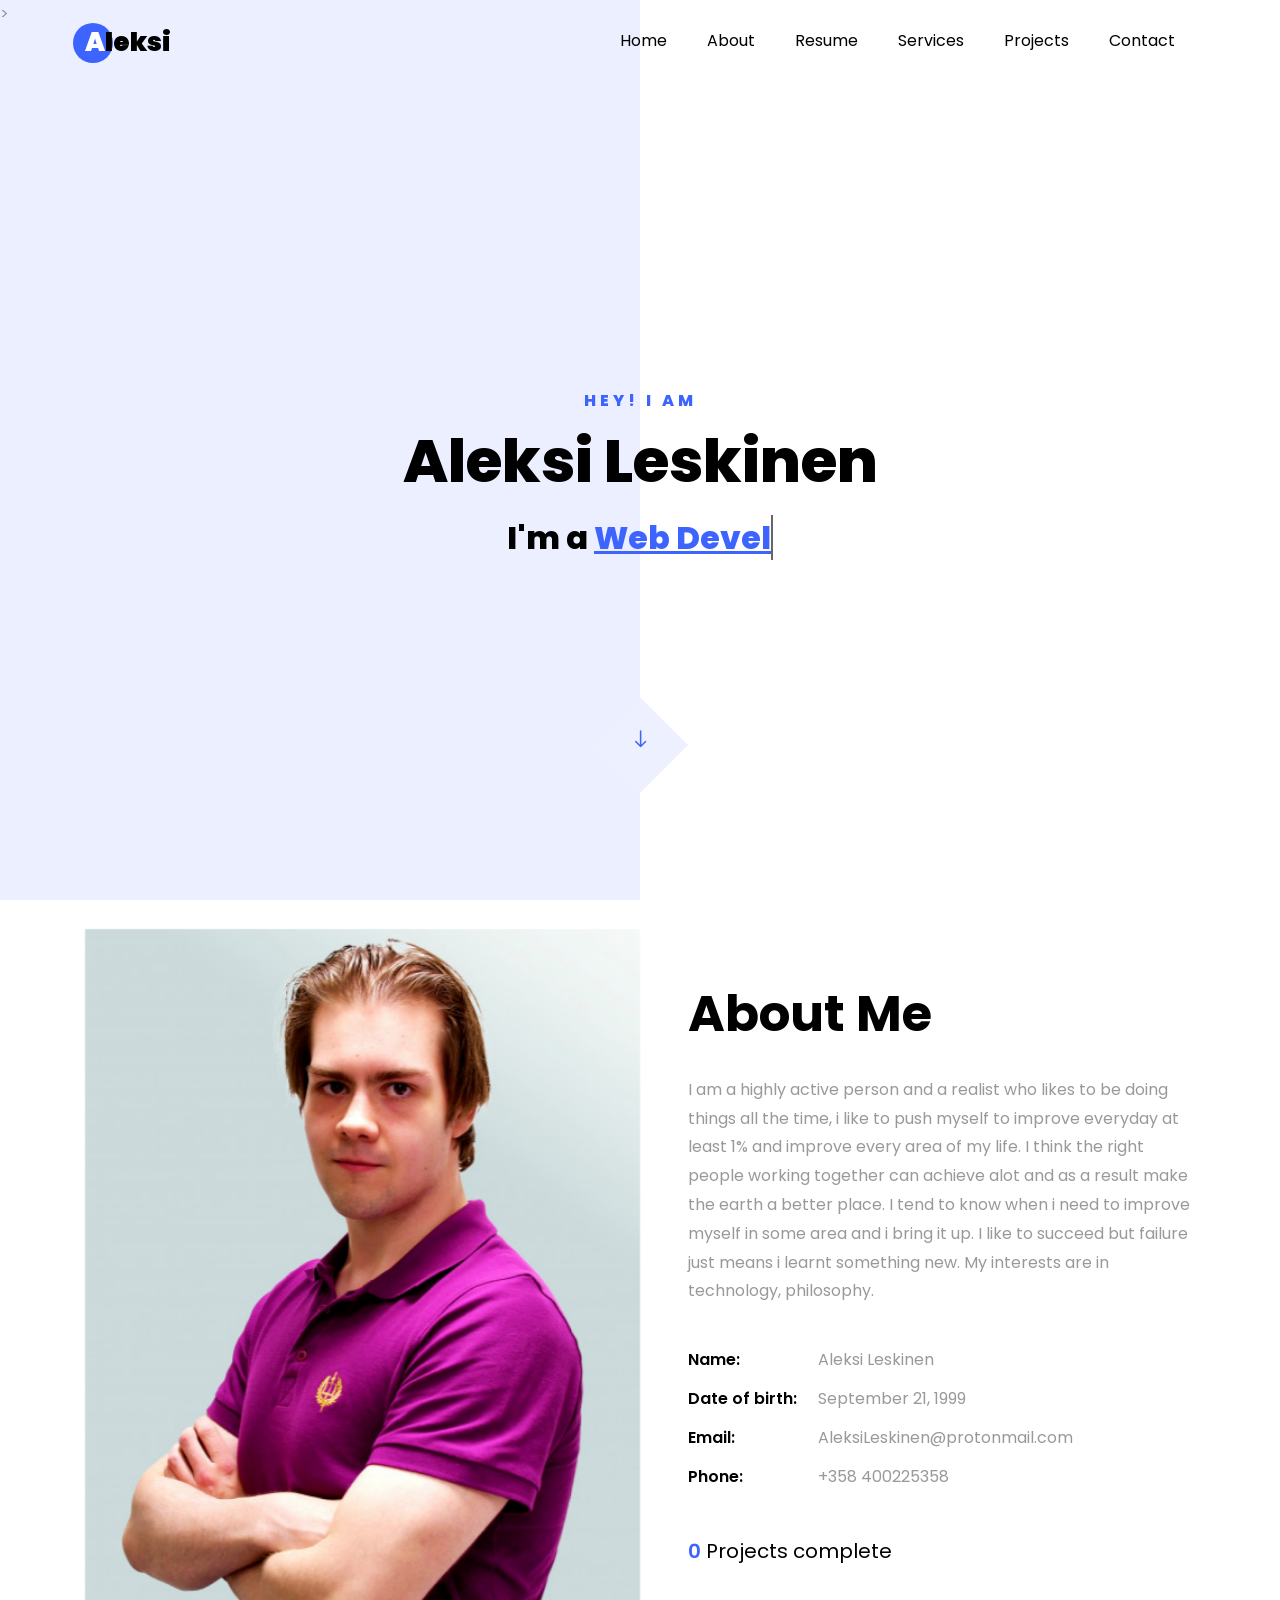
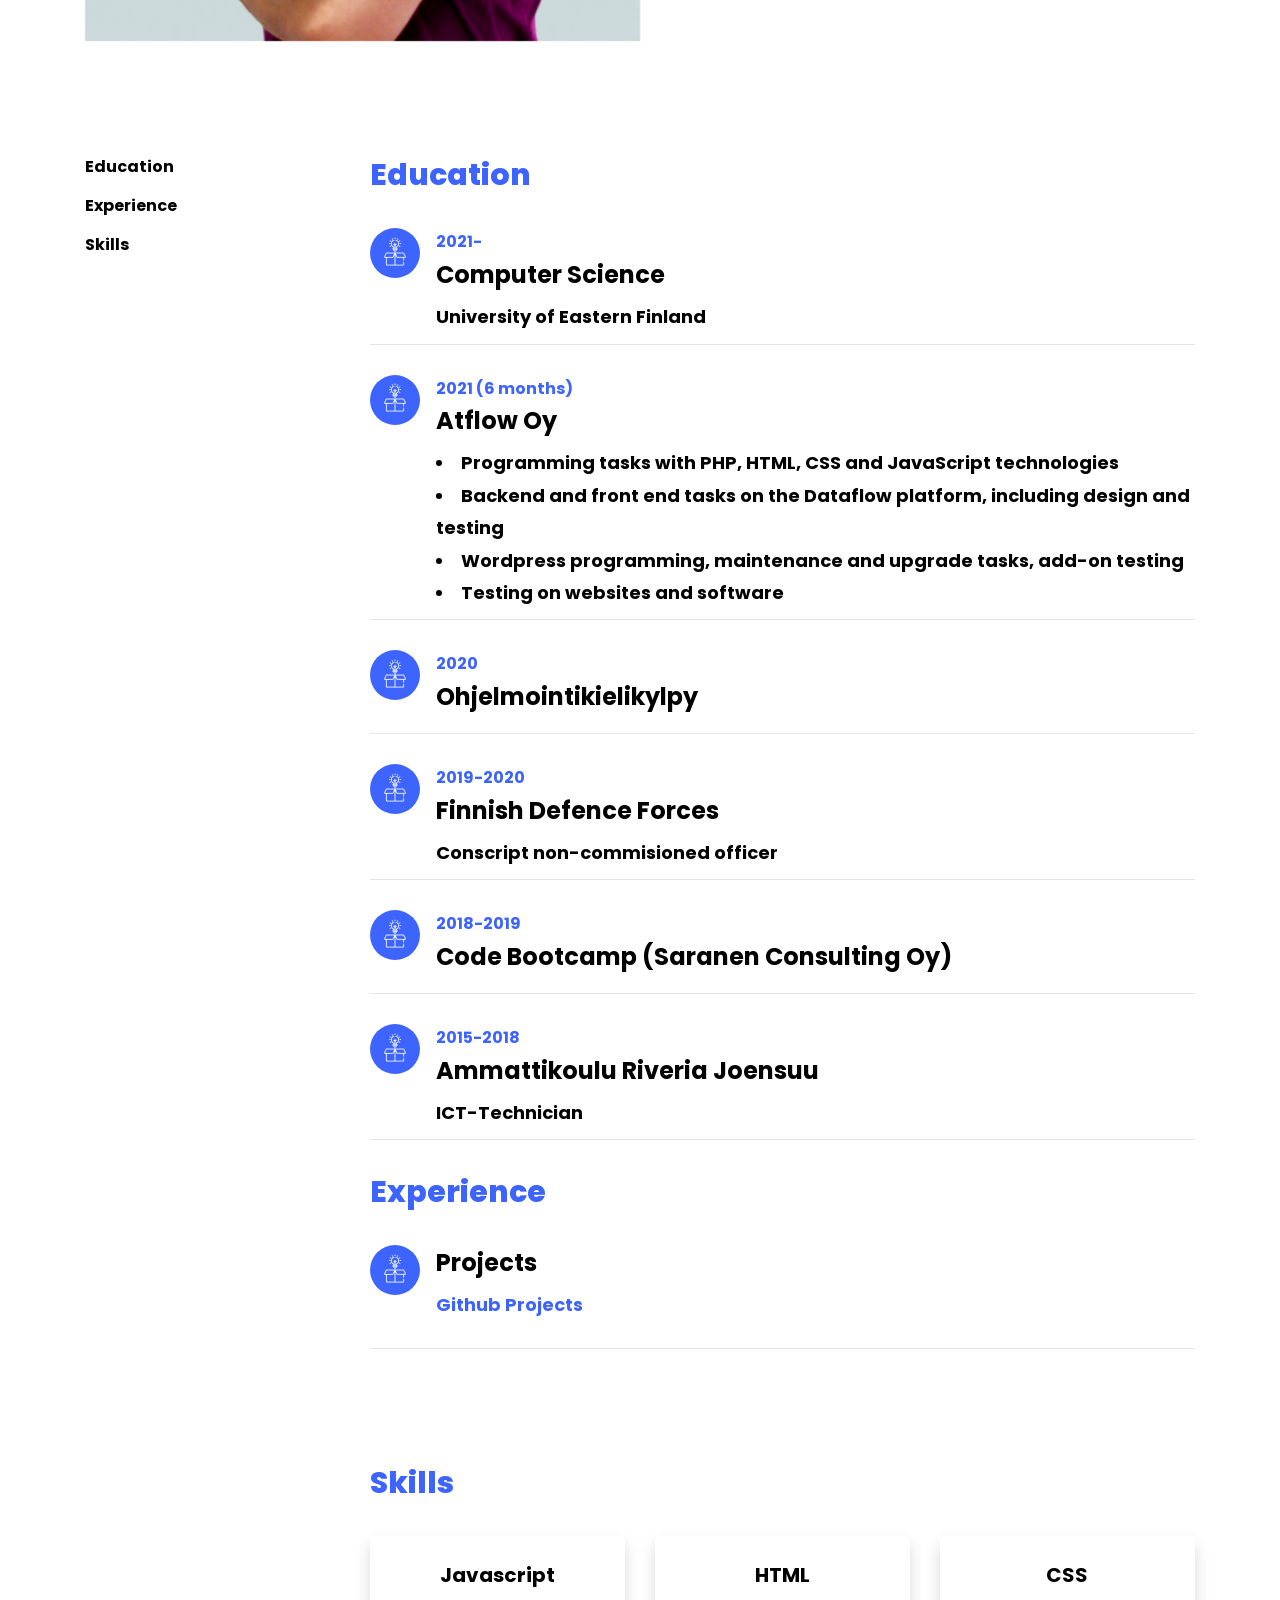
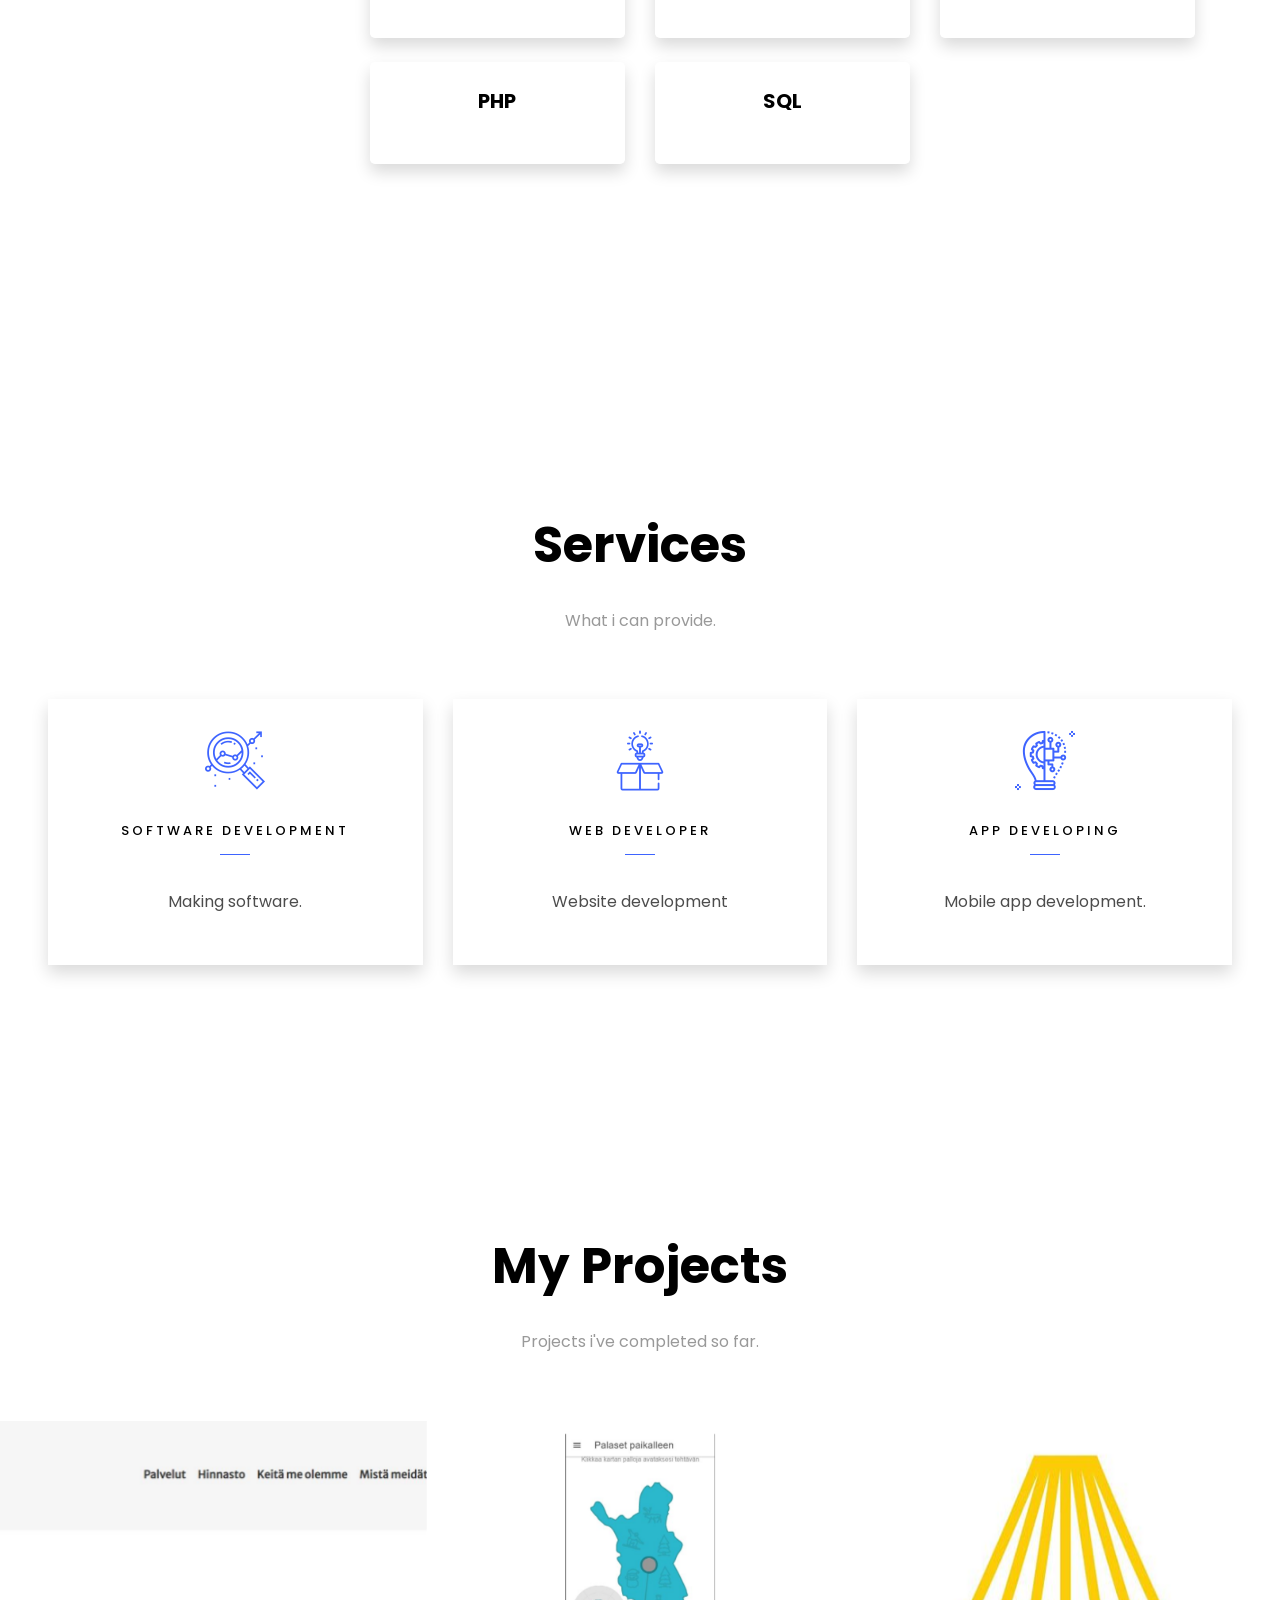
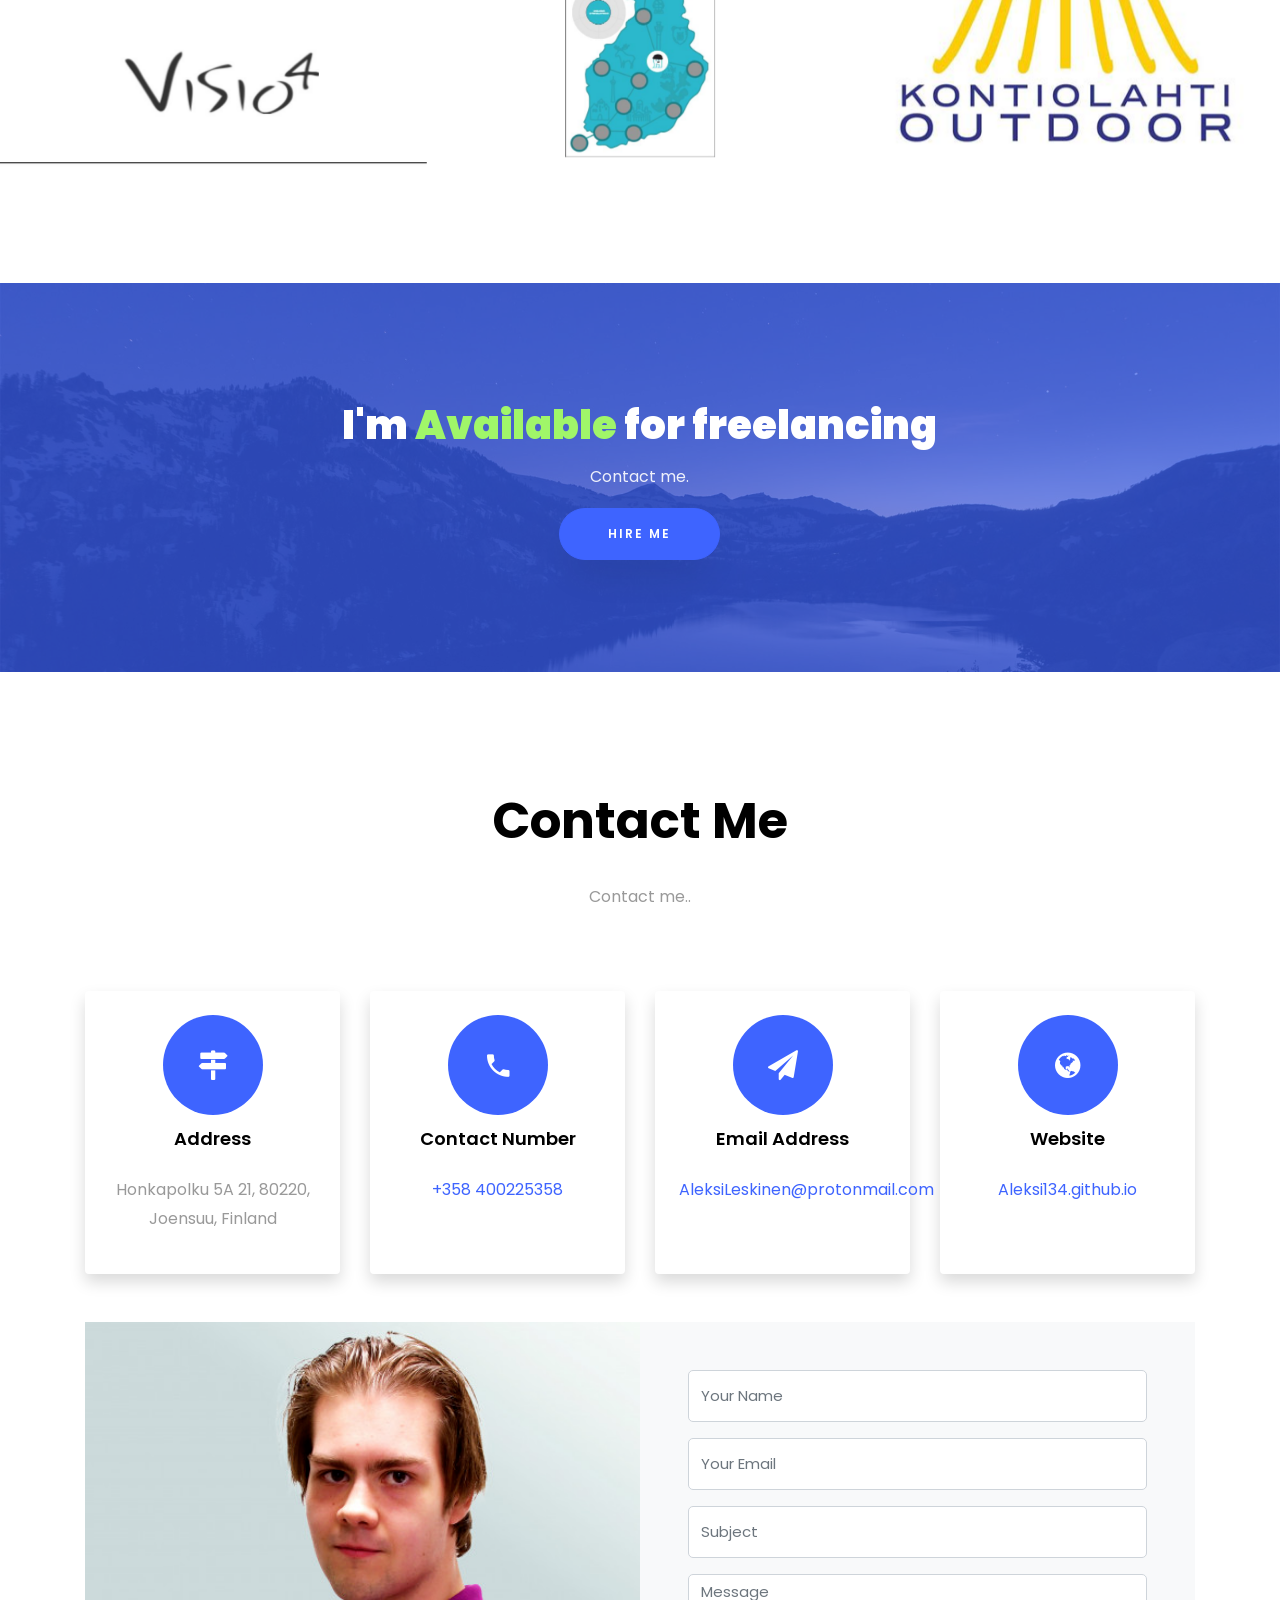
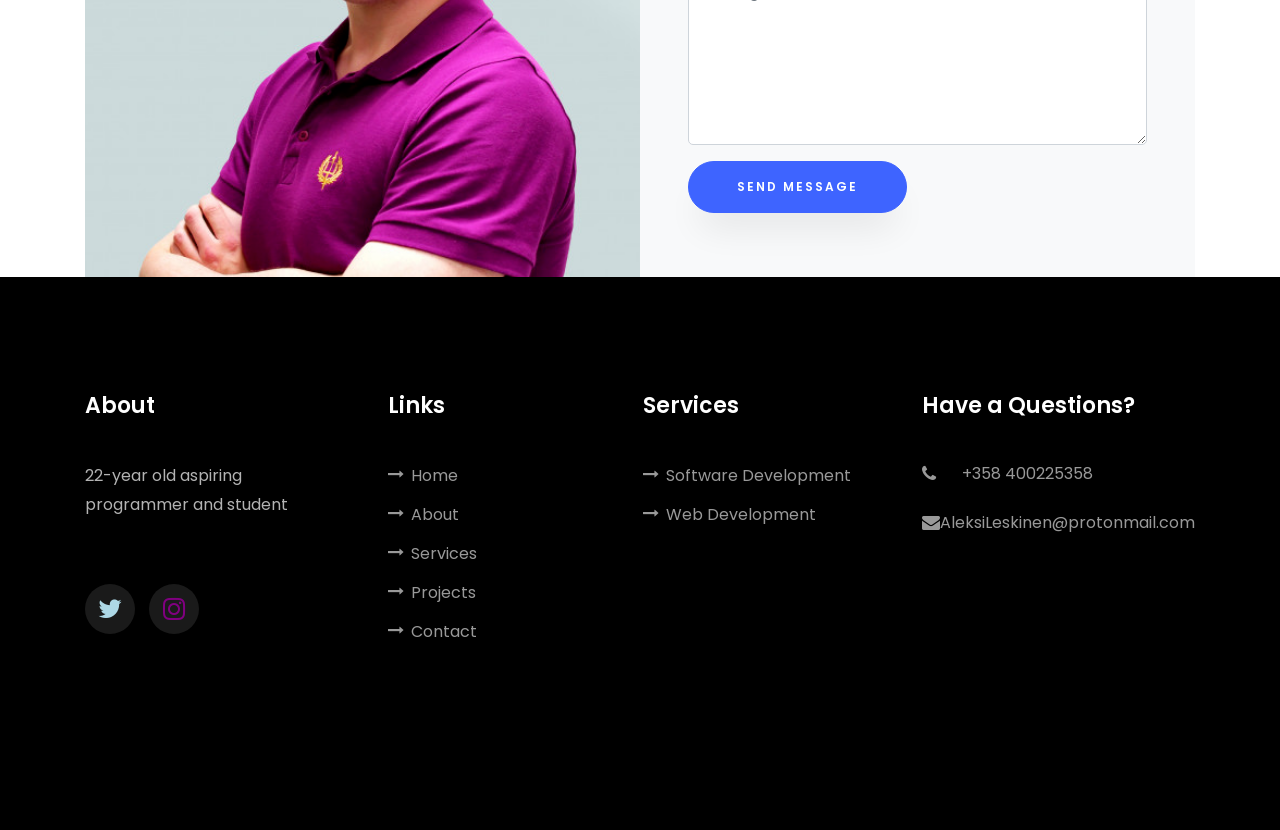
==== commit f7e00367: "Update index.html" ====
--- a/index.html
+++ b/index.html
@@ -488,7 +488,7 @@
     					<div class="overlay"></div>
 	    				<div class="text text-center p-4">
 	    					<h3><a>Web Development at Atflow</a></h3>
-	    					<span>I worked on a variety of Website's such as Kontiolahti OUTDOOR, Joensuun Ravirata, Koli24 and many others</span>
+	    					<span>I worked on a variety of Website's such as Kontiolahti Biathlon, Joensuun Ravirata, Koli24 and many others</span>
 	    				</div>
     				</div>
     			</div>
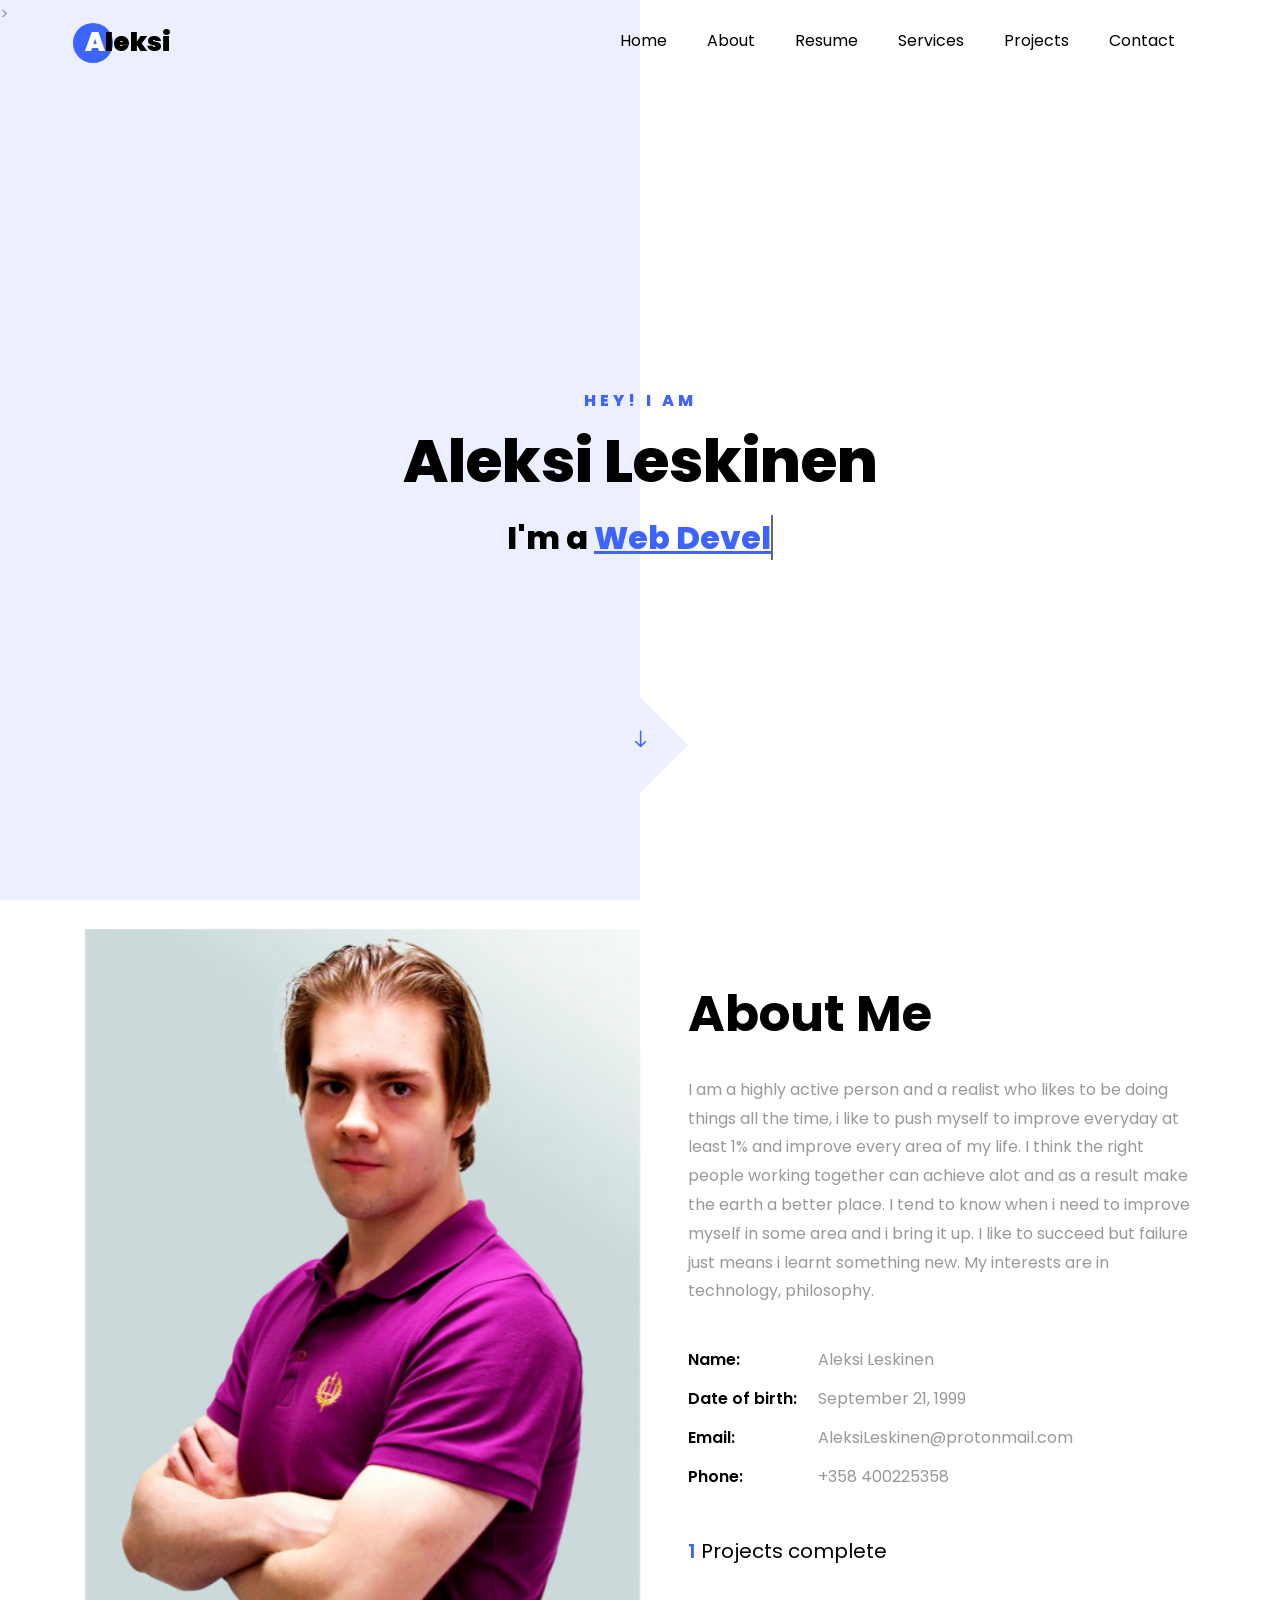
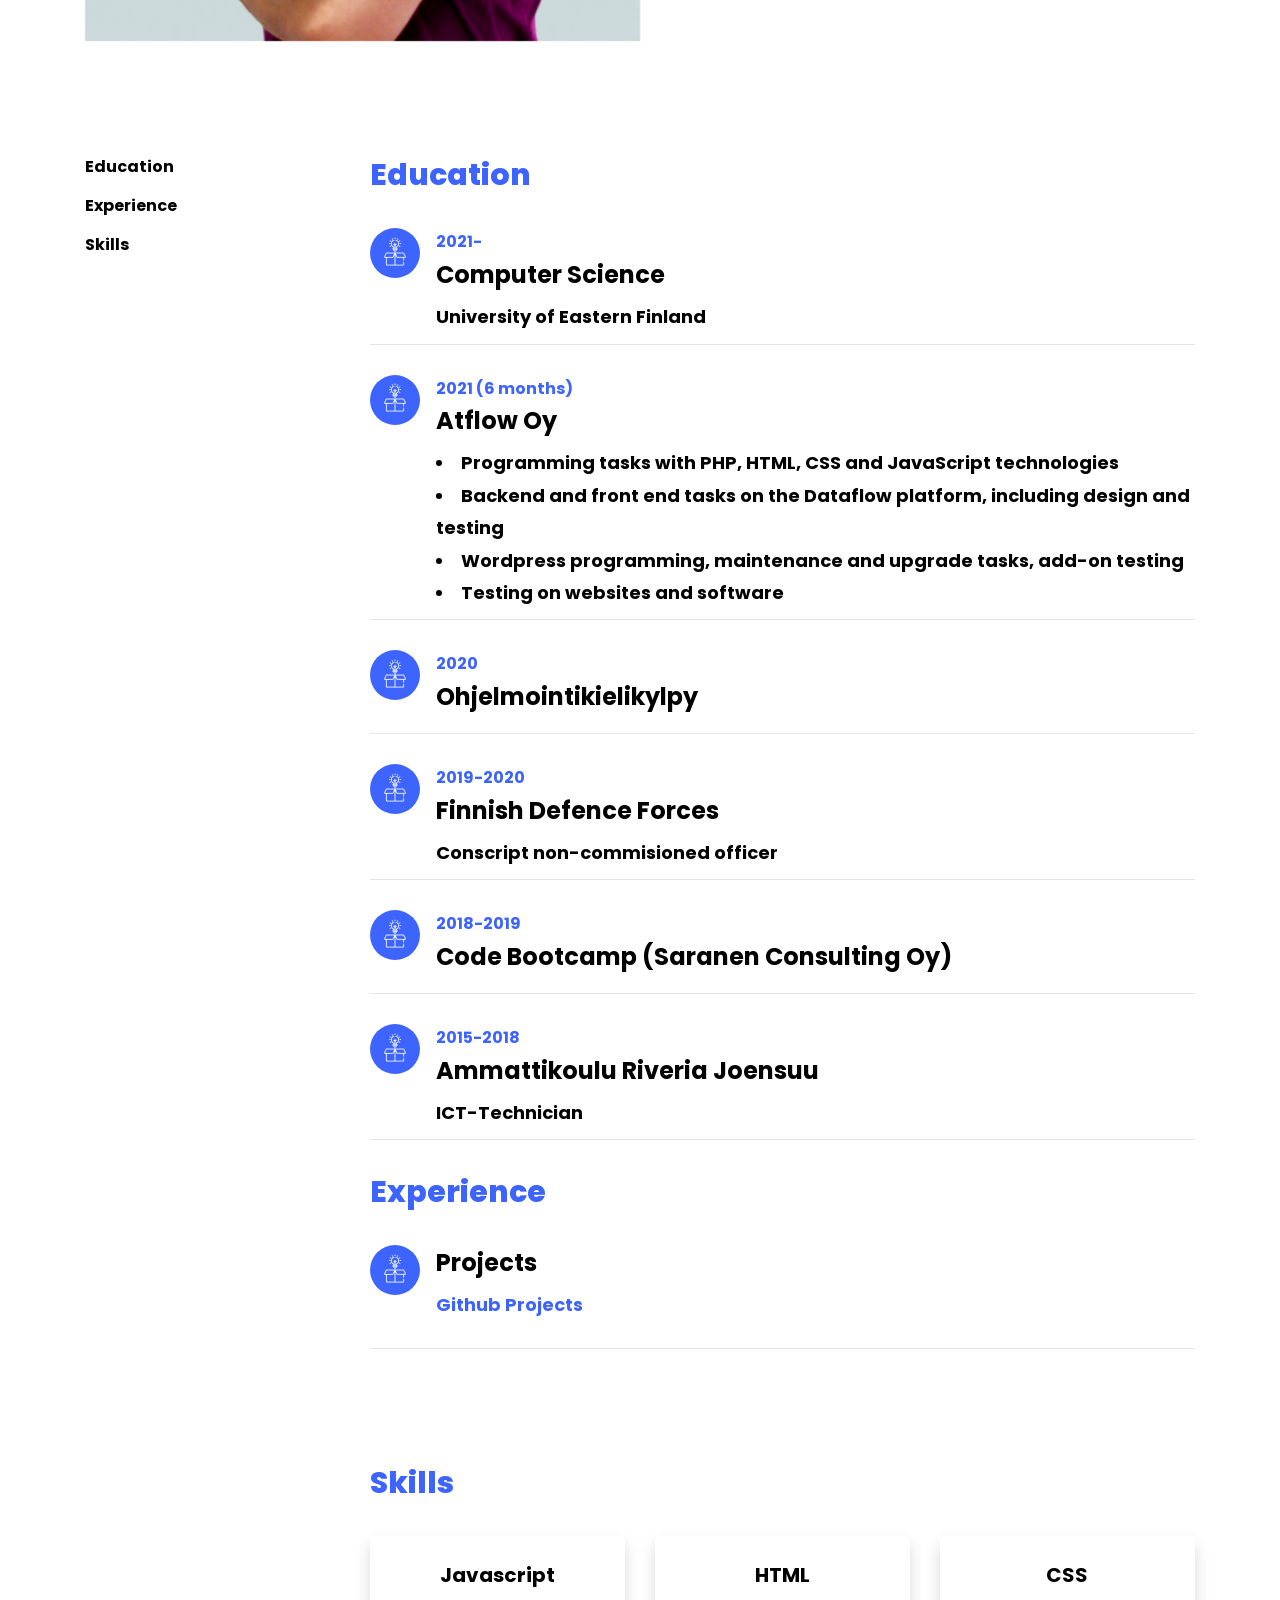
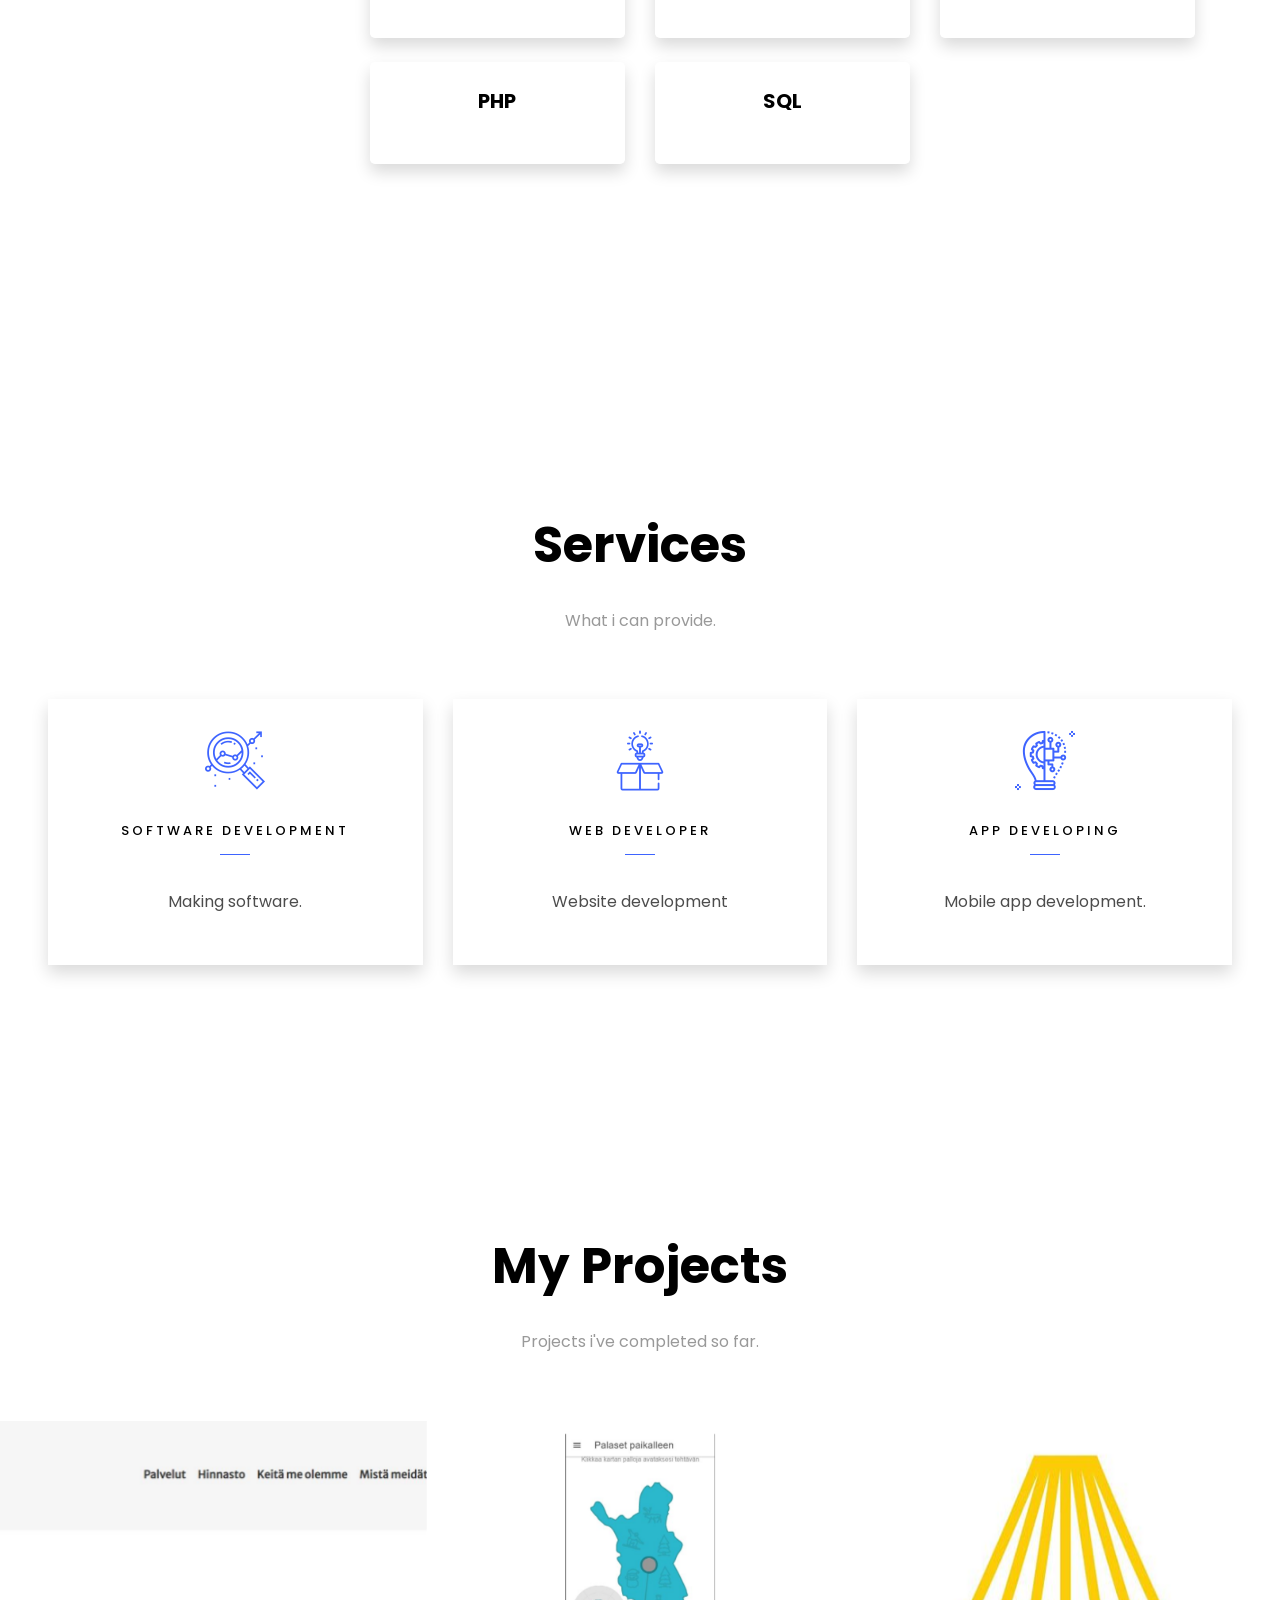
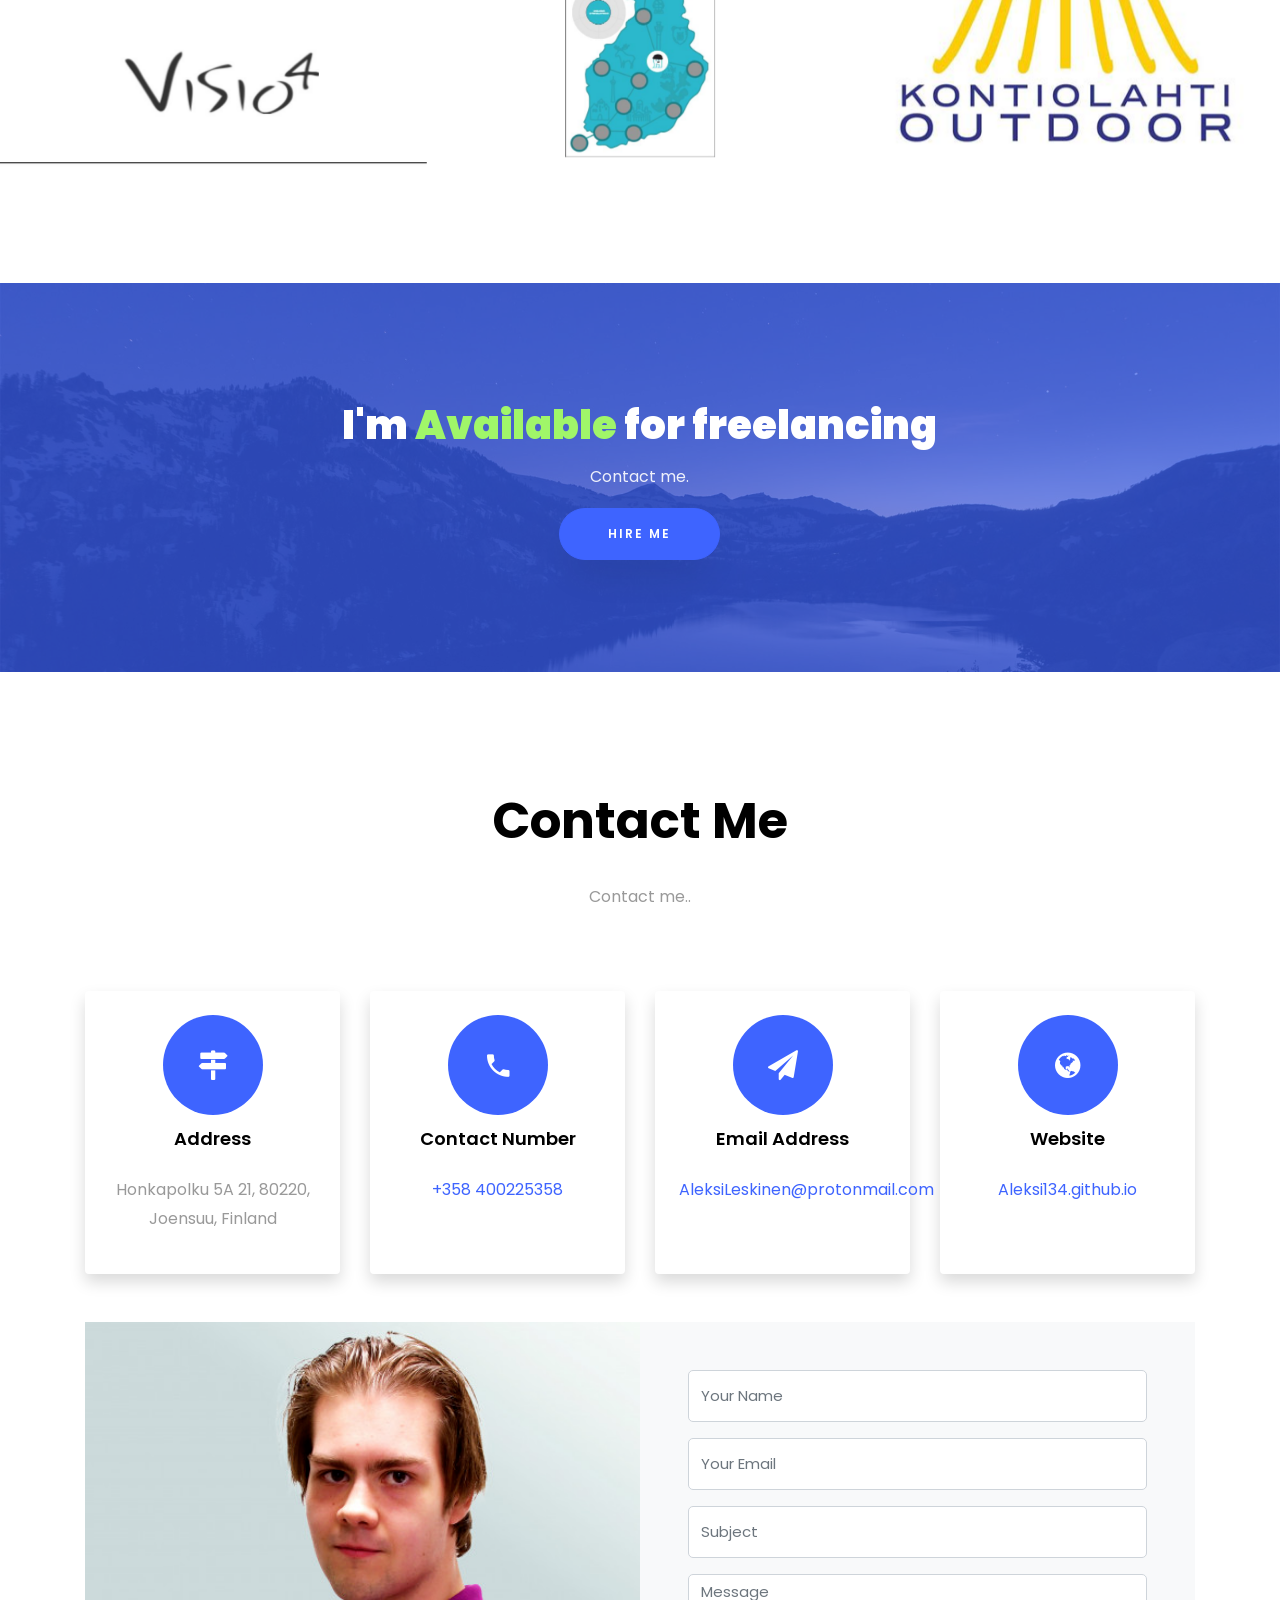
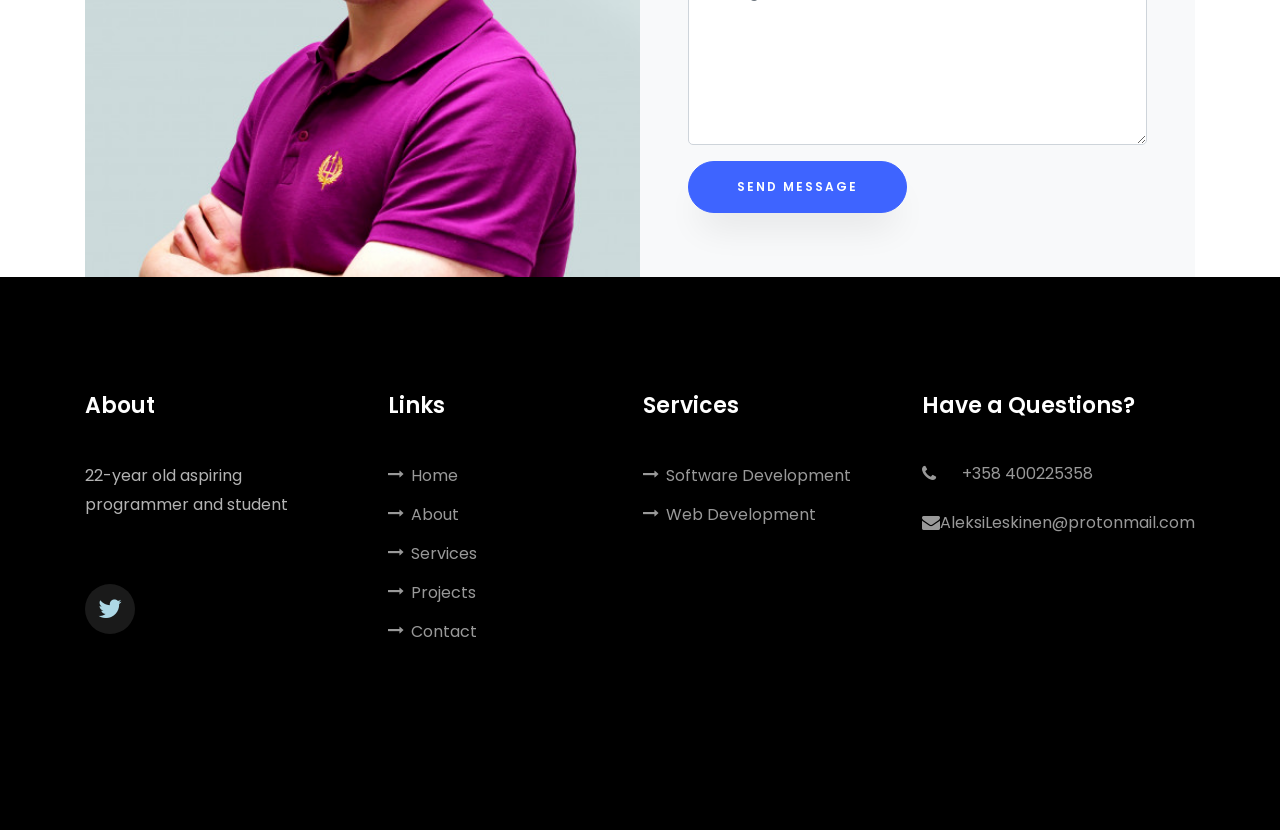
==== commit fb560889: "updates to socials" ====
--- a/index.html
+++ b/index.html
@@ -742,7 +742,7 @@
               <p>22-year old aspiring programmer and student</p>
               <ul class="ftco-footer-social list-unstyled float-md-left float-lft mt-5">
                 <li class="ftco-animate"><a href="https://twitter.com/AleksiLeskinen1" target="_blank"><span class="icon-twitter"></span></a></li>
-                <li class="ftco-animate"><a  href="https://www.instagram.com/aleksileskinen_/" target="_blank"><span class="icon-instagram"></span></a></li>
+               <!-- <li class="ftco-animate"><a  href="https://www.instagram.com/aleksileskinen_/" target="_blank"><span class="icon-instagram"></span></a></li> -->
               </ul>
             </div>
           </div>
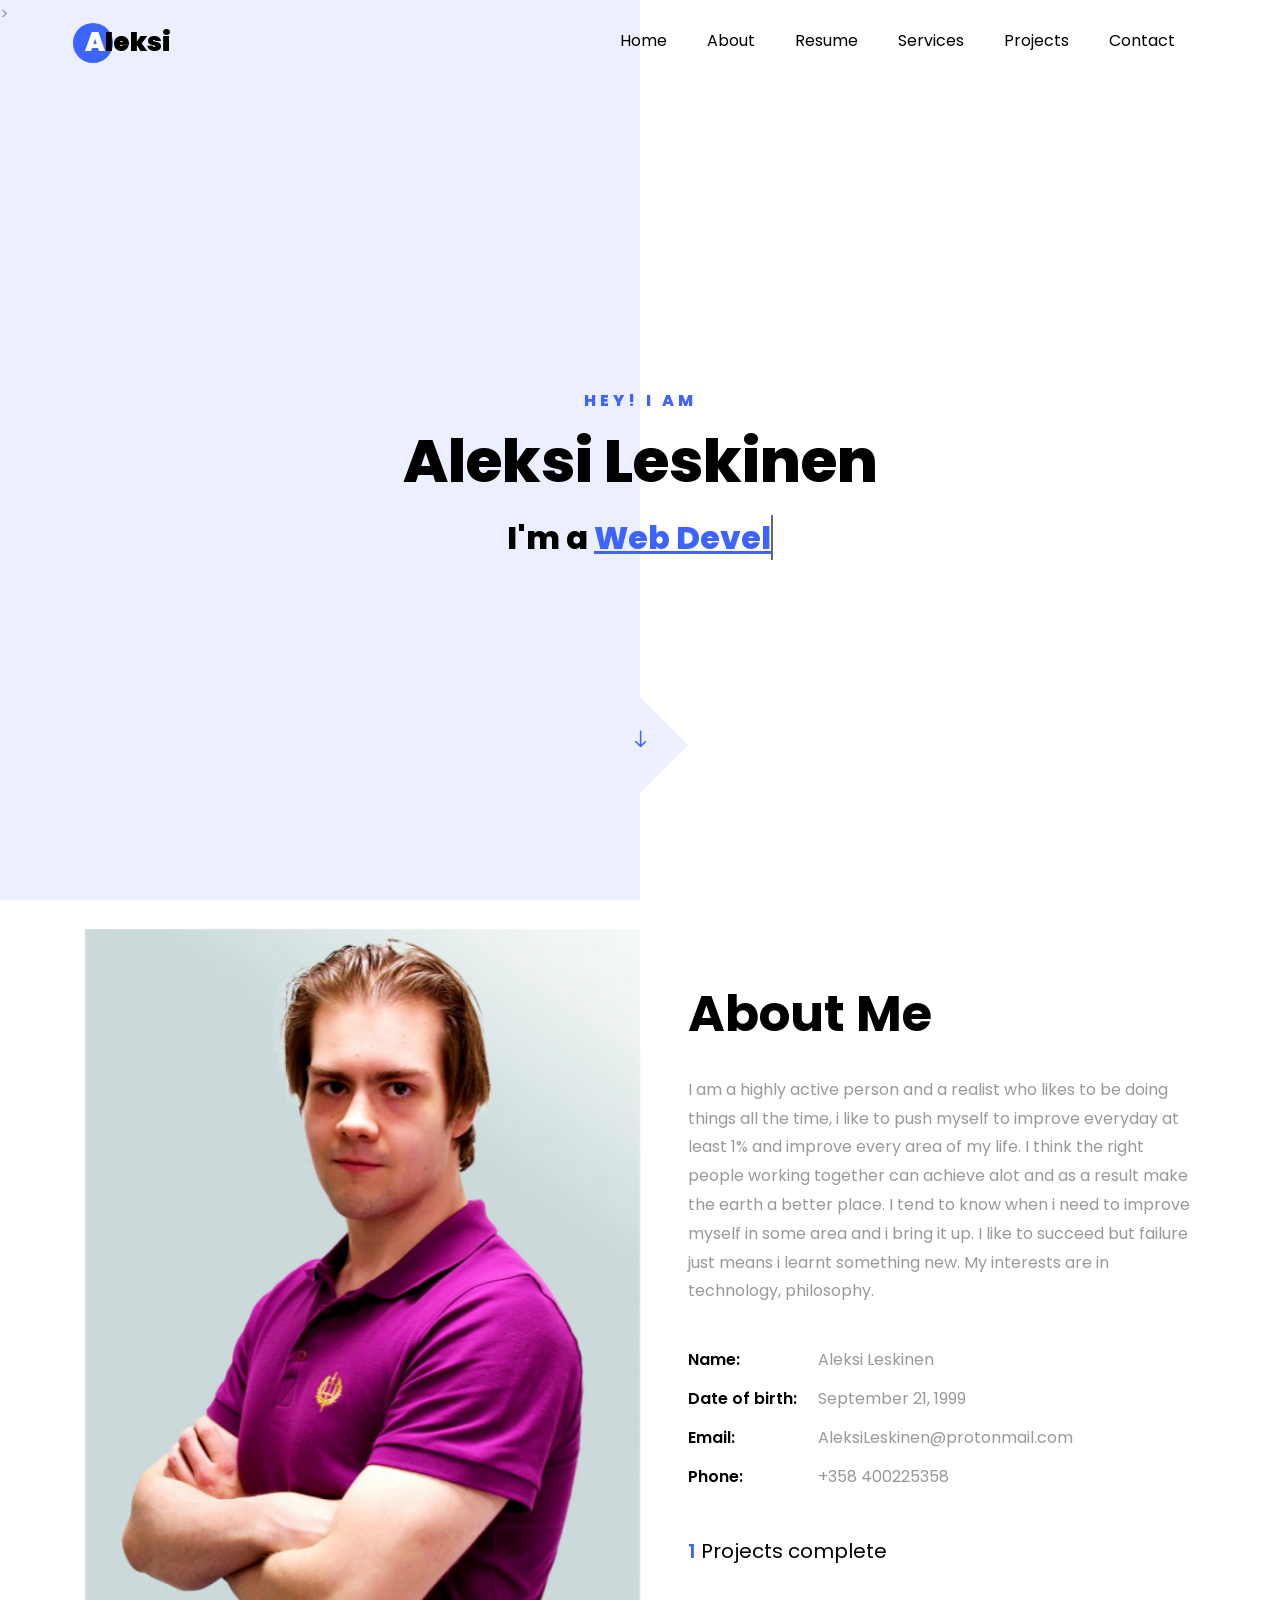
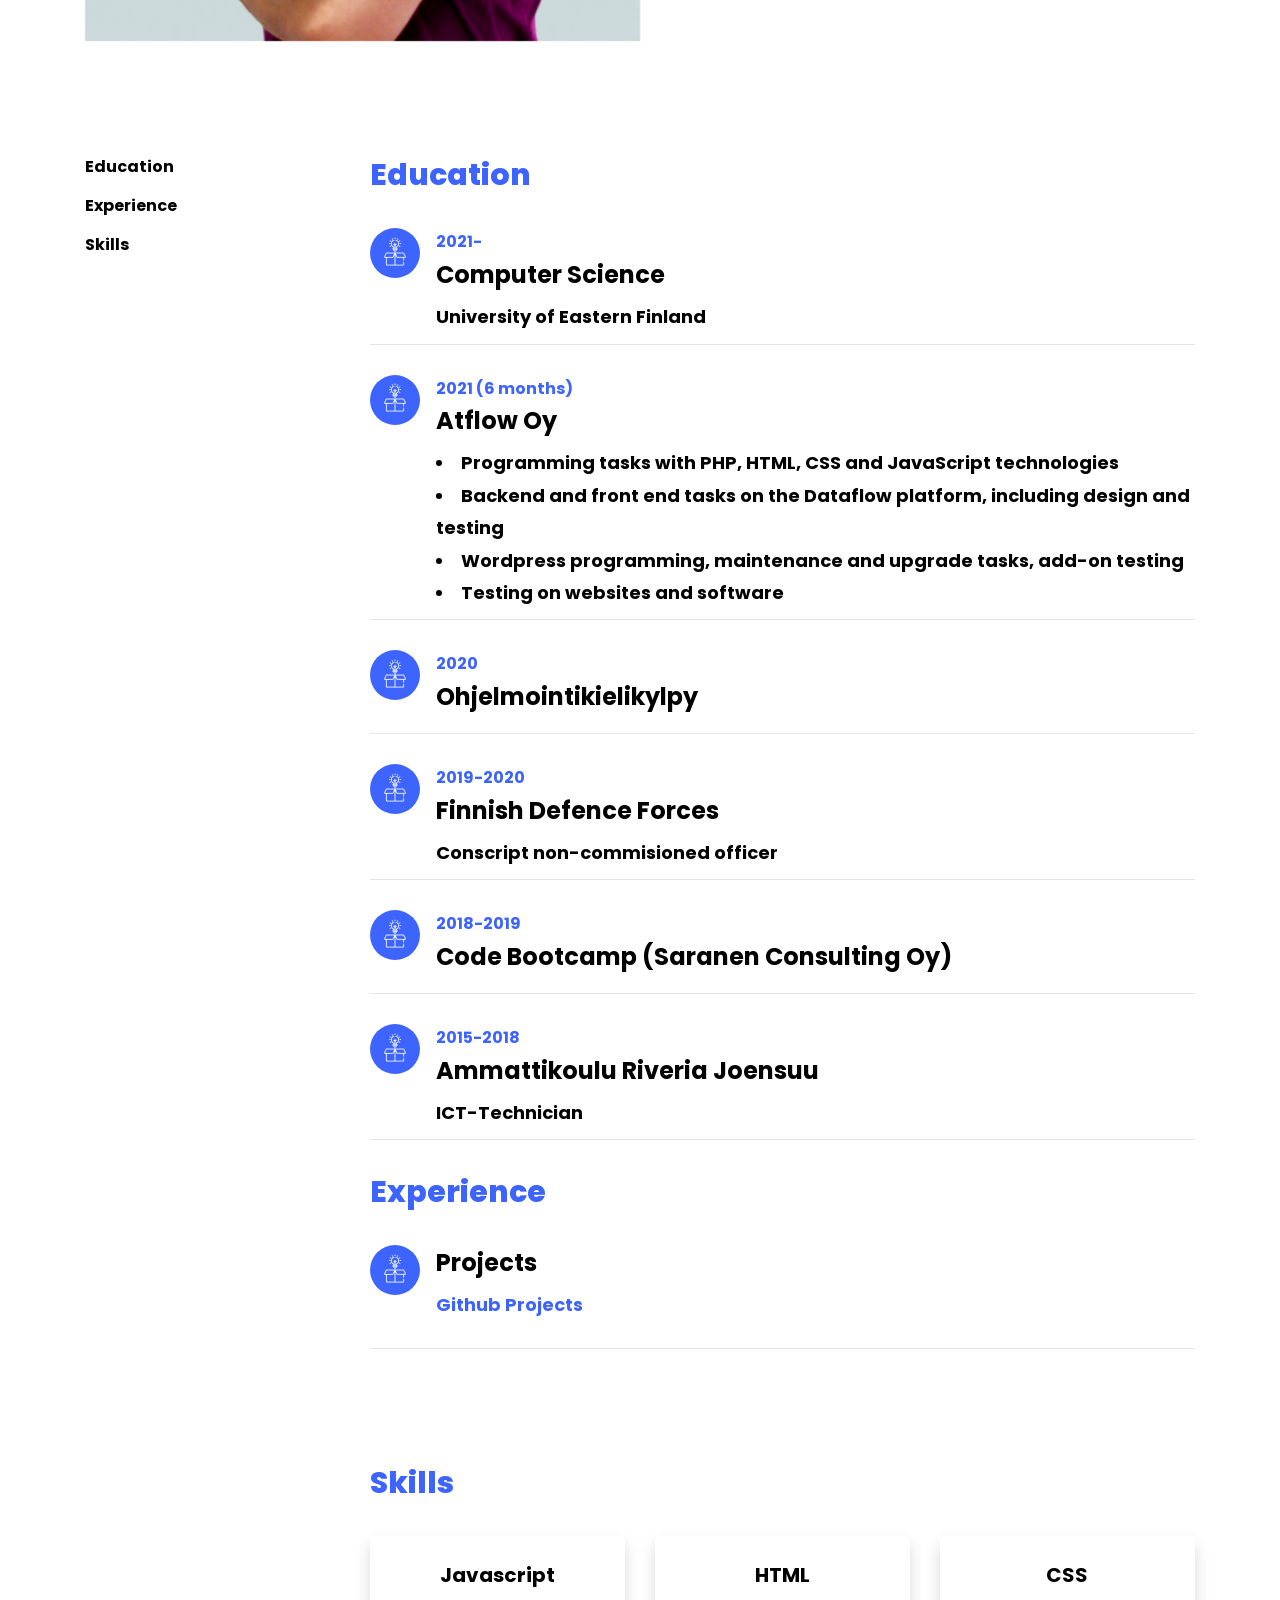
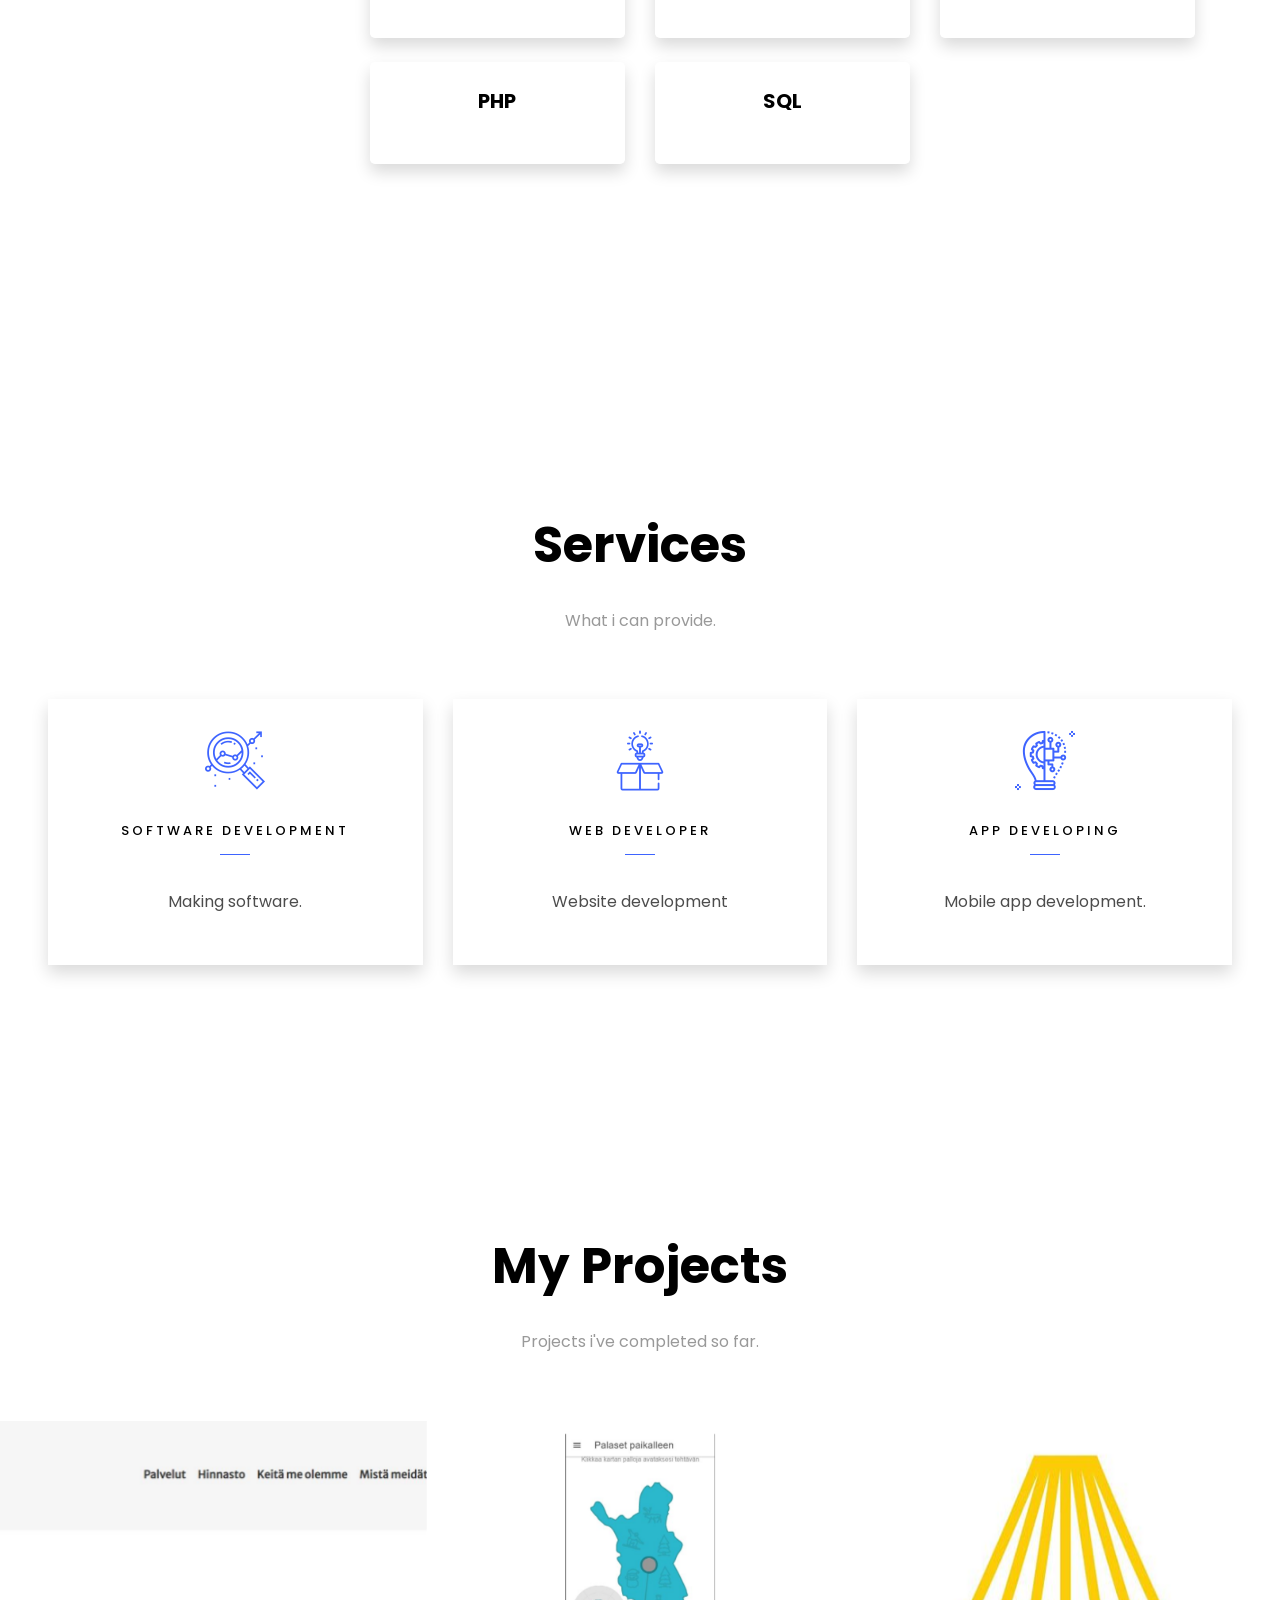
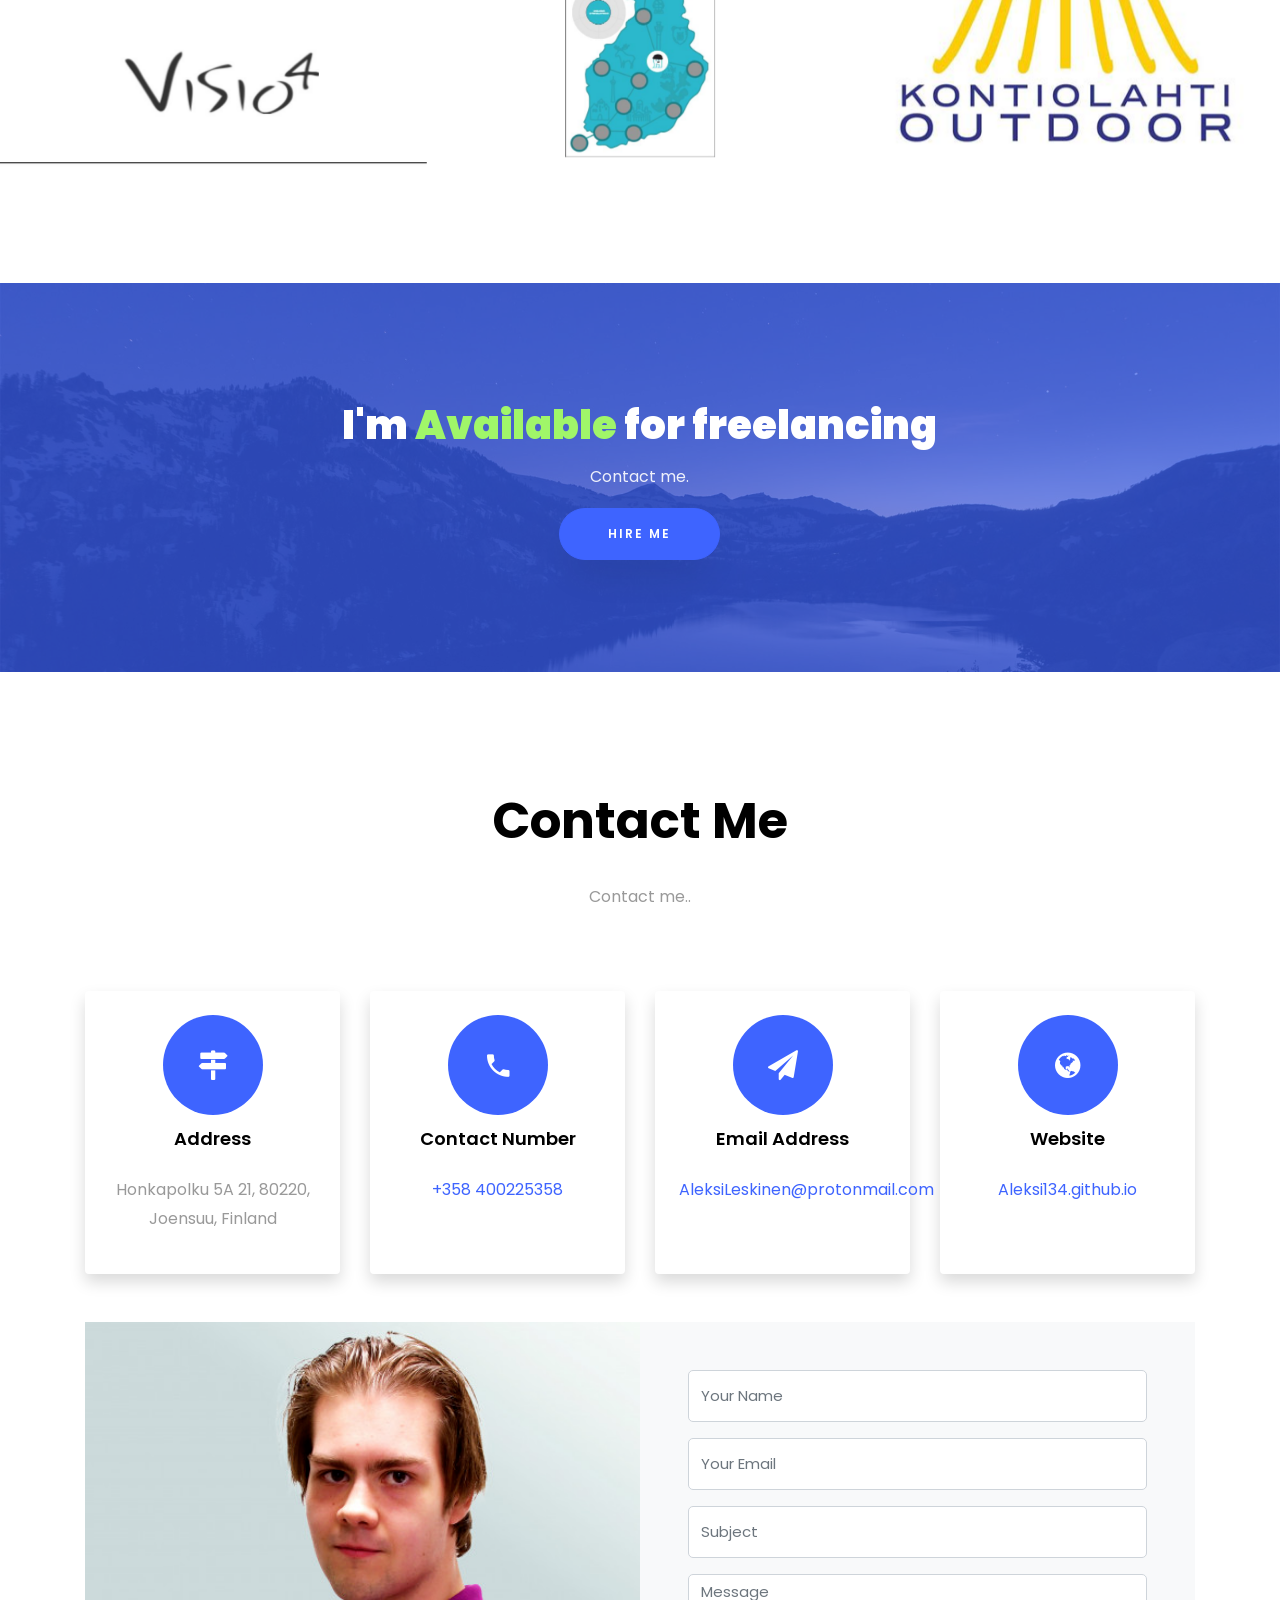
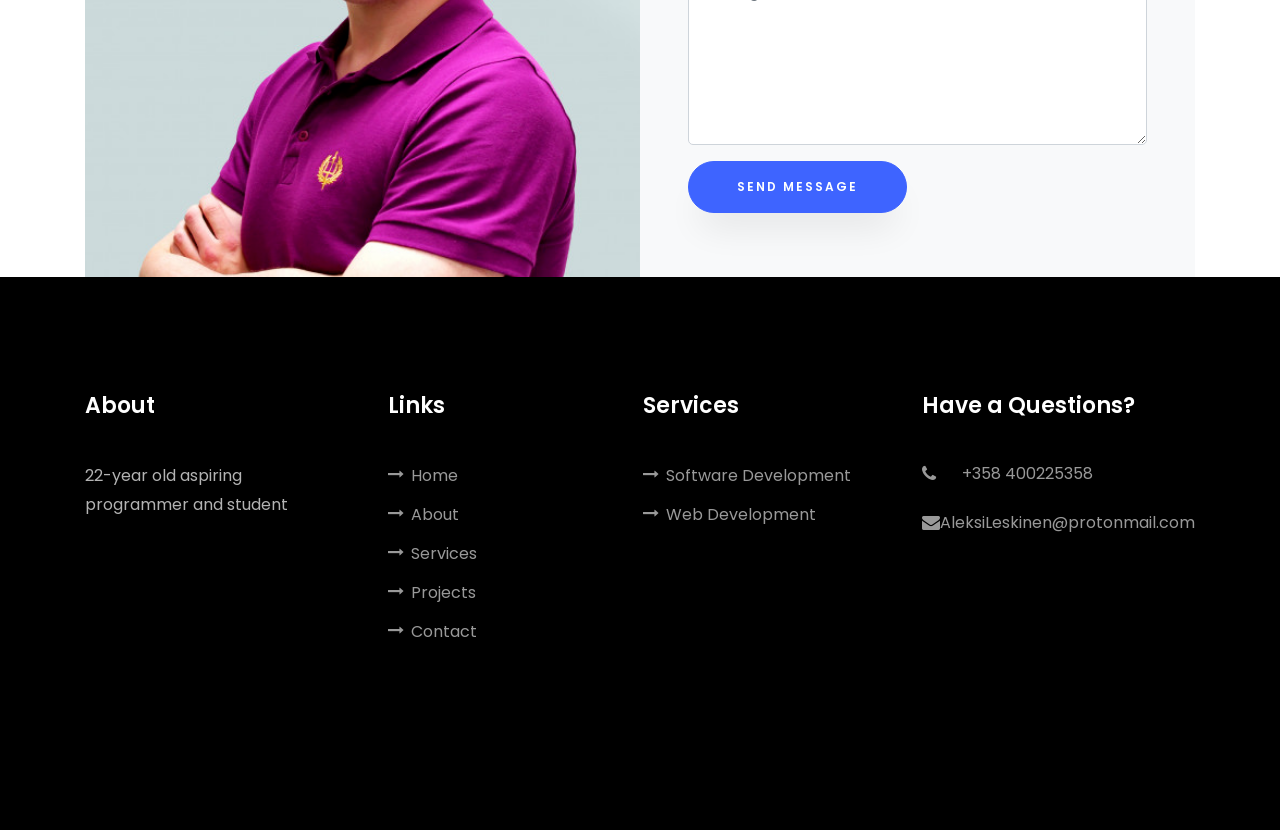
==== commit f1e5bb63: "Social update" ====
--- a/index.html
+++ b/index.html
@@ -741,8 +741,8 @@
               <h2 class="ftco-heading-2">About</h2>
               <p>22-year old aspiring programmer and student</p>
               <ul class="ftco-footer-social list-unstyled float-md-left float-lft mt-5">
-                <li class="ftco-animate"><a href="https://twitter.com/AleksiLeskinen1" target="_blank"><span class="icon-twitter"></span></a></li>
-               <!-- <li class="ftco-animate"><a  href="https://www.instagram.com/aleksileskinen_/" target="_blank"><span class="icon-instagram"></span></a></li> -->
+                <!--<li class="ftco-animate"><a href="https://twitter.com/AleksiLeskinen1" target="_blank"><span class="icon-twitter"></span></a></li>
+                <li class="ftco-animate"><a  href="https://www.instagram.com/aleksileskinen_/" target="_blank"><span class="icon-instagram"></span></a></li> -->
               </ul>
             </div>
           </div>
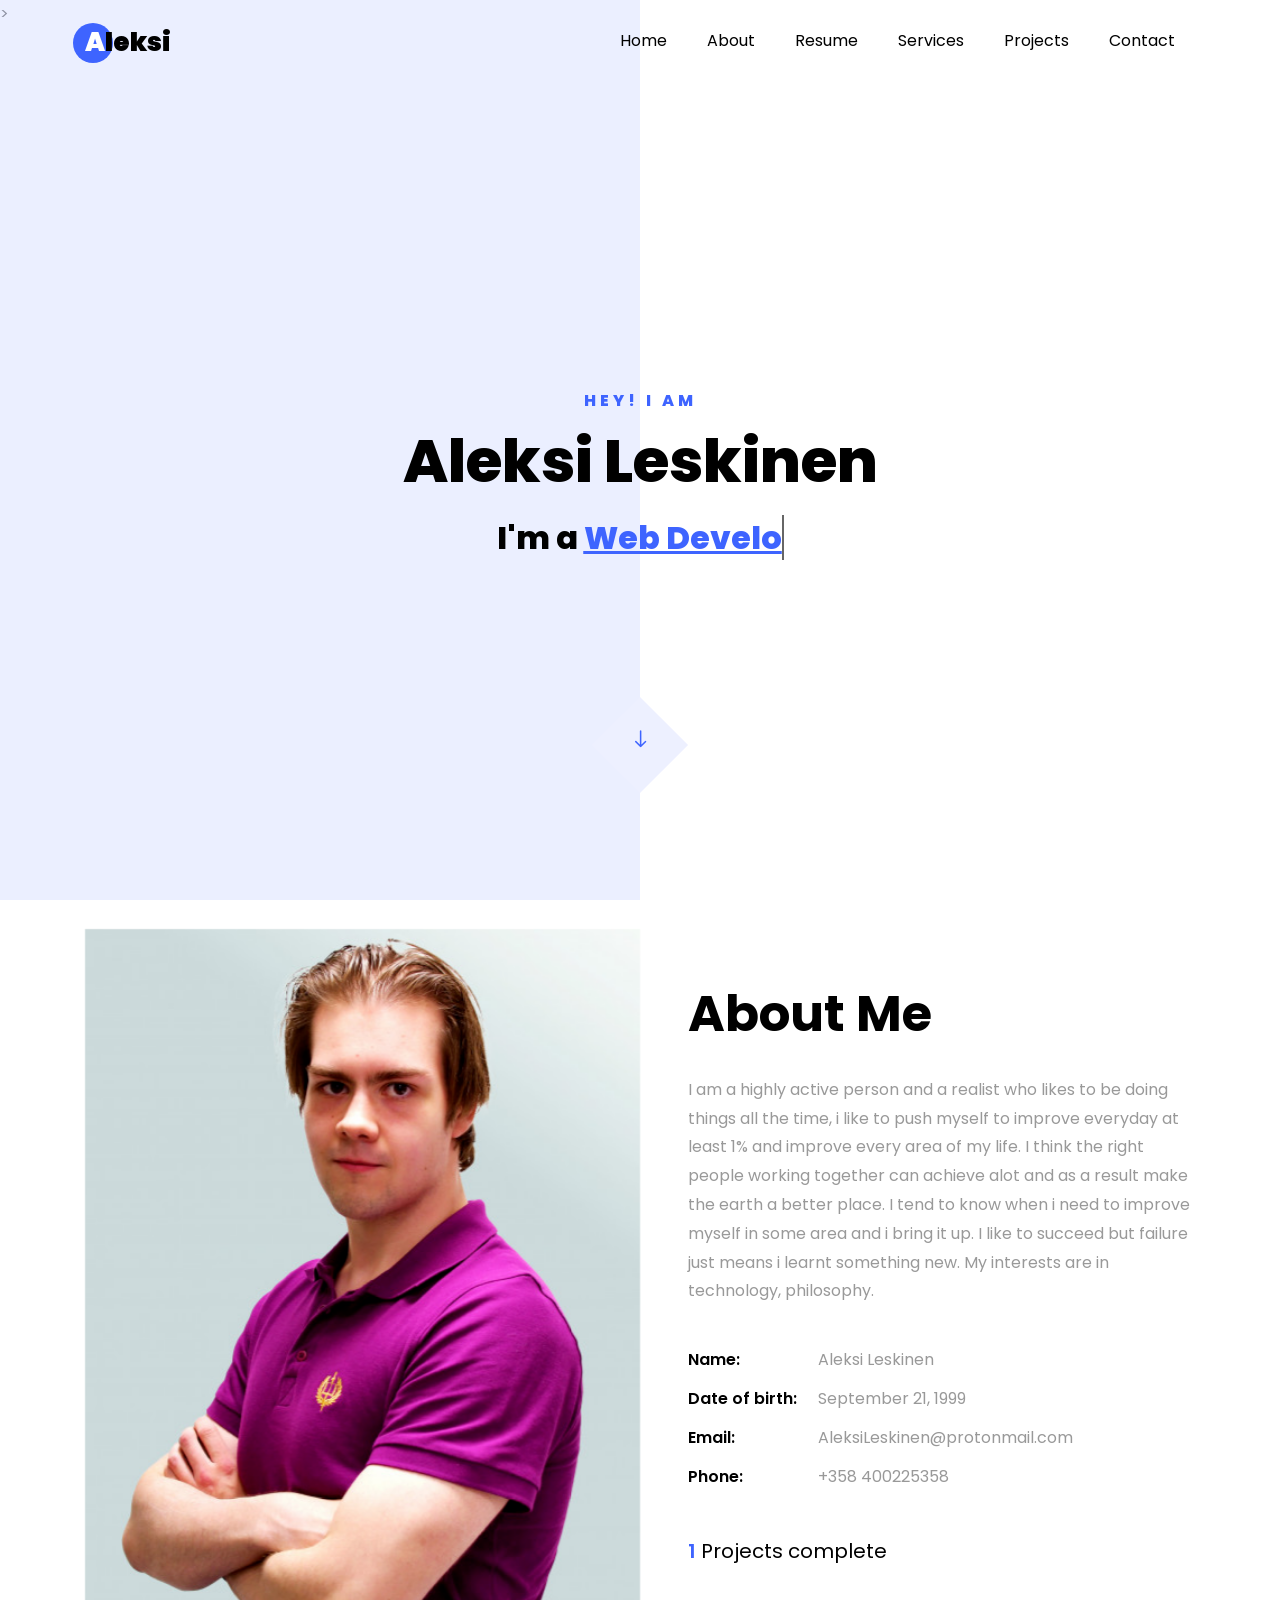
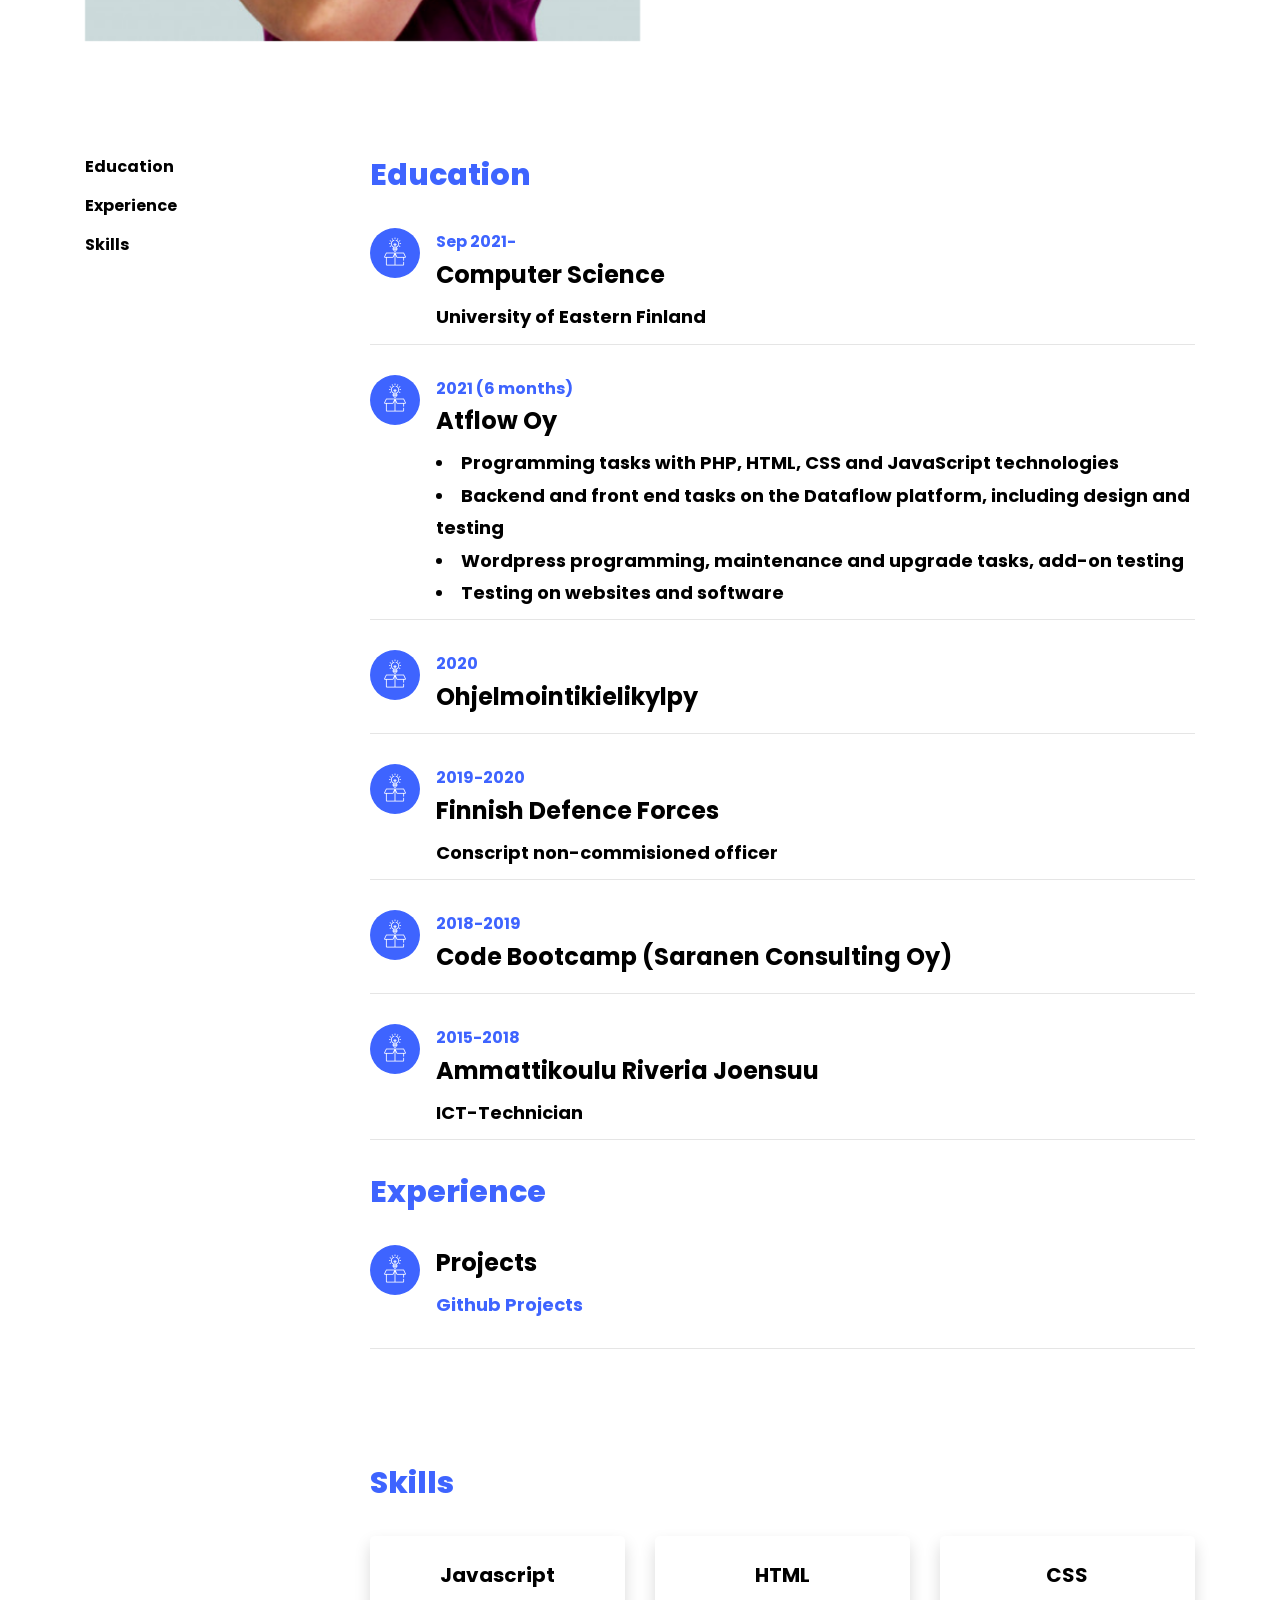
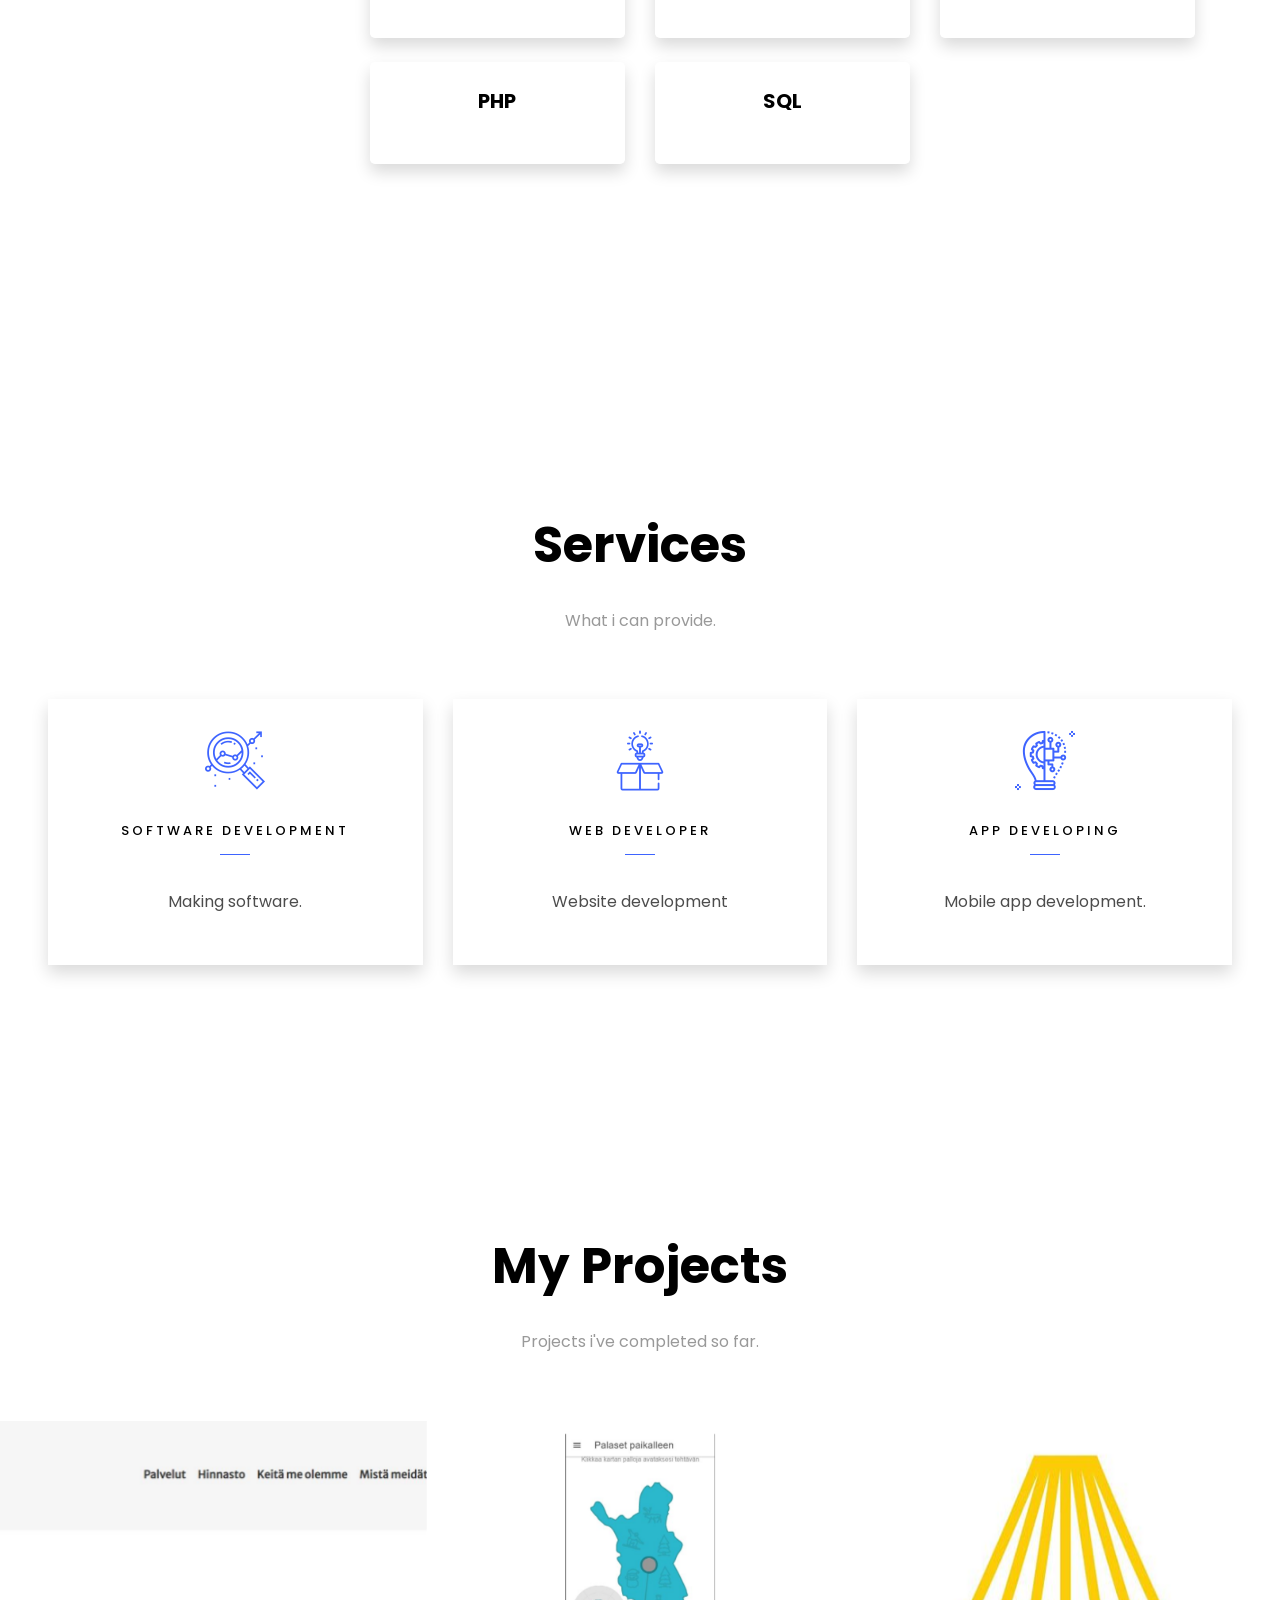
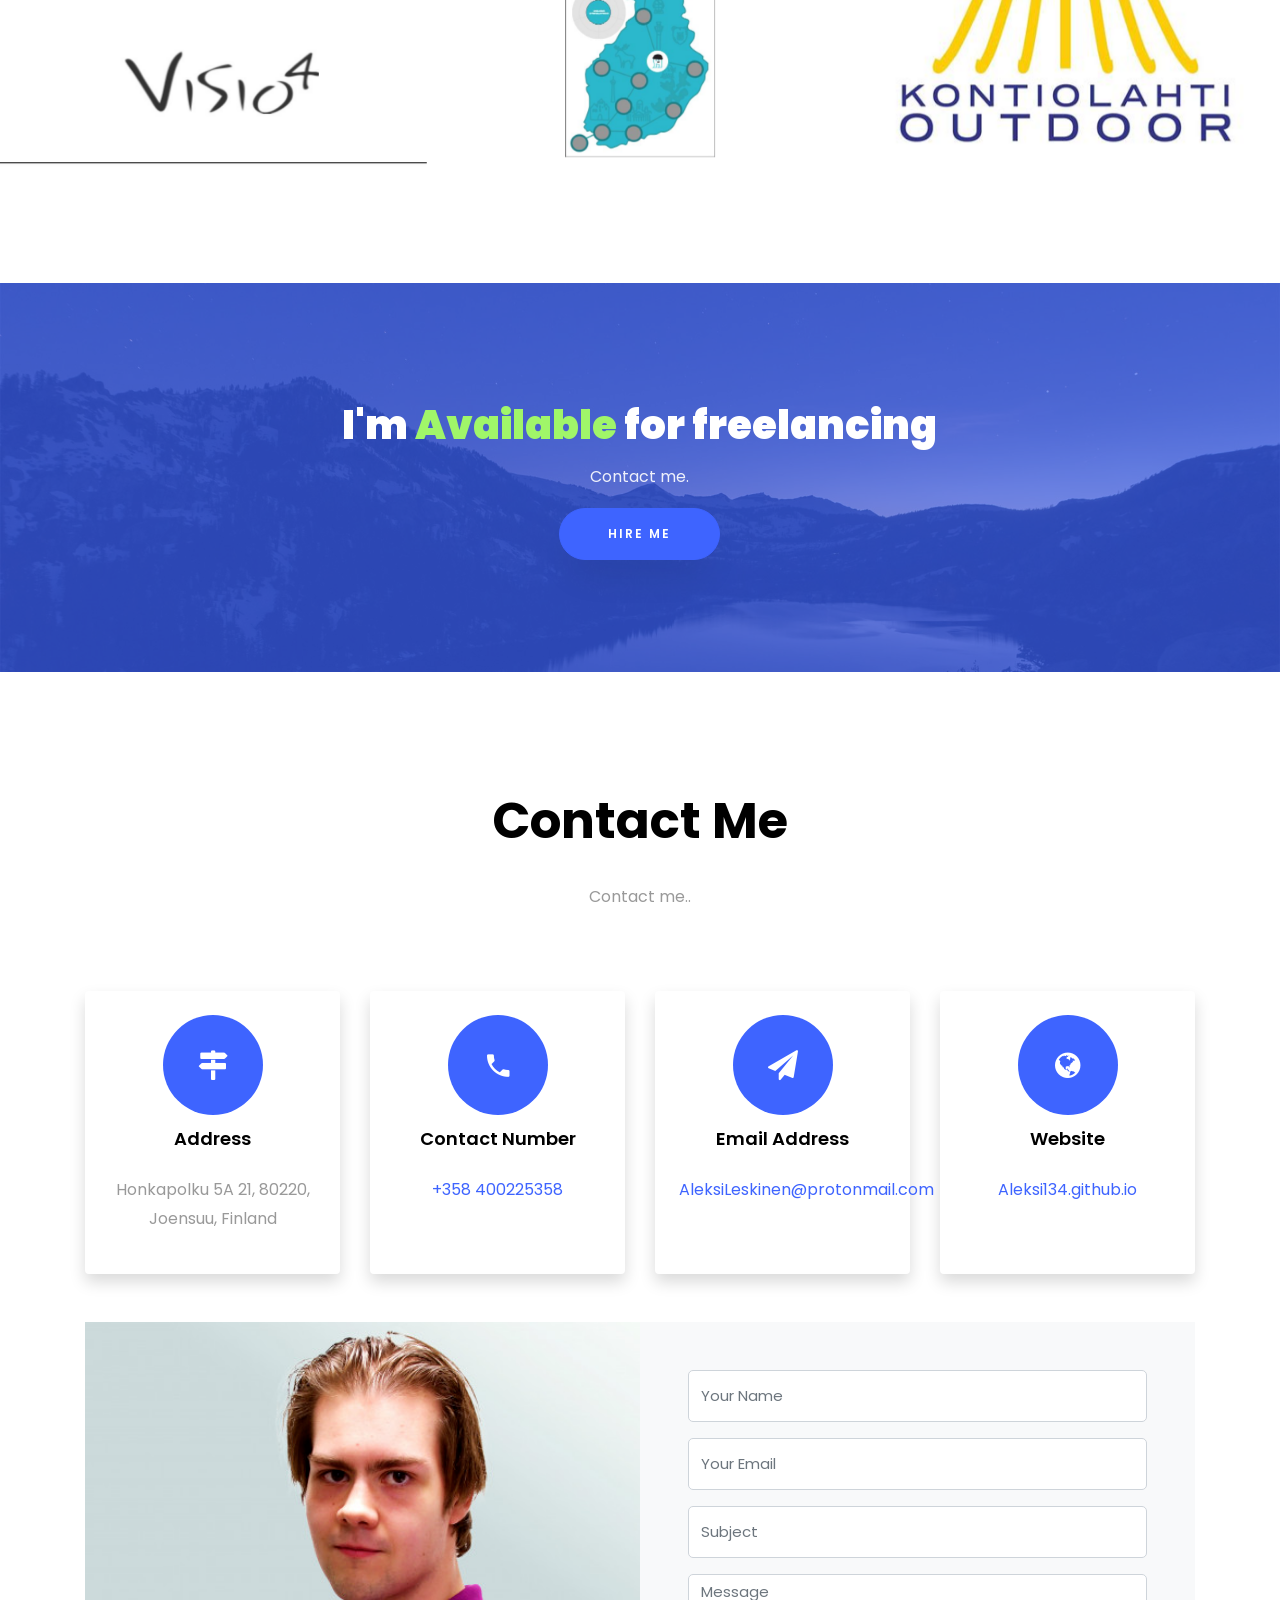
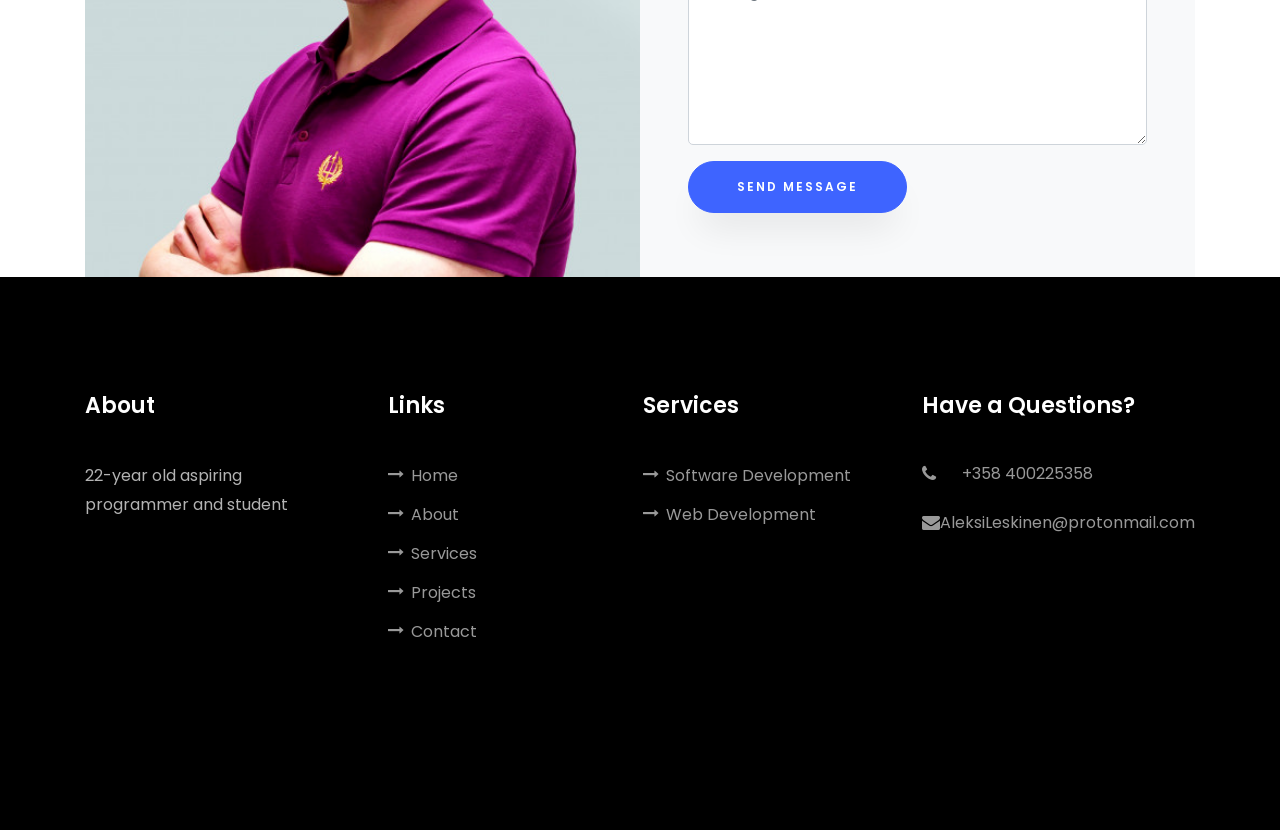
==== commit e3589d73: "Updates to text" ====
--- a/index.html
+++ b/index.html
@@ -140,7 +140,7 @@
 					    		<span class="flaticon-ideas"></span>
 					    	</div>
 					    	<div class="text pl-3">
-		    					<span class="date">2021-</span>
+		    					<span class="date">Sep 2021-</span>
 		    					<h2>Computer Science</h2>
 		    					<span class="position">University of Eastern Finland</span>
 		    				</div>
